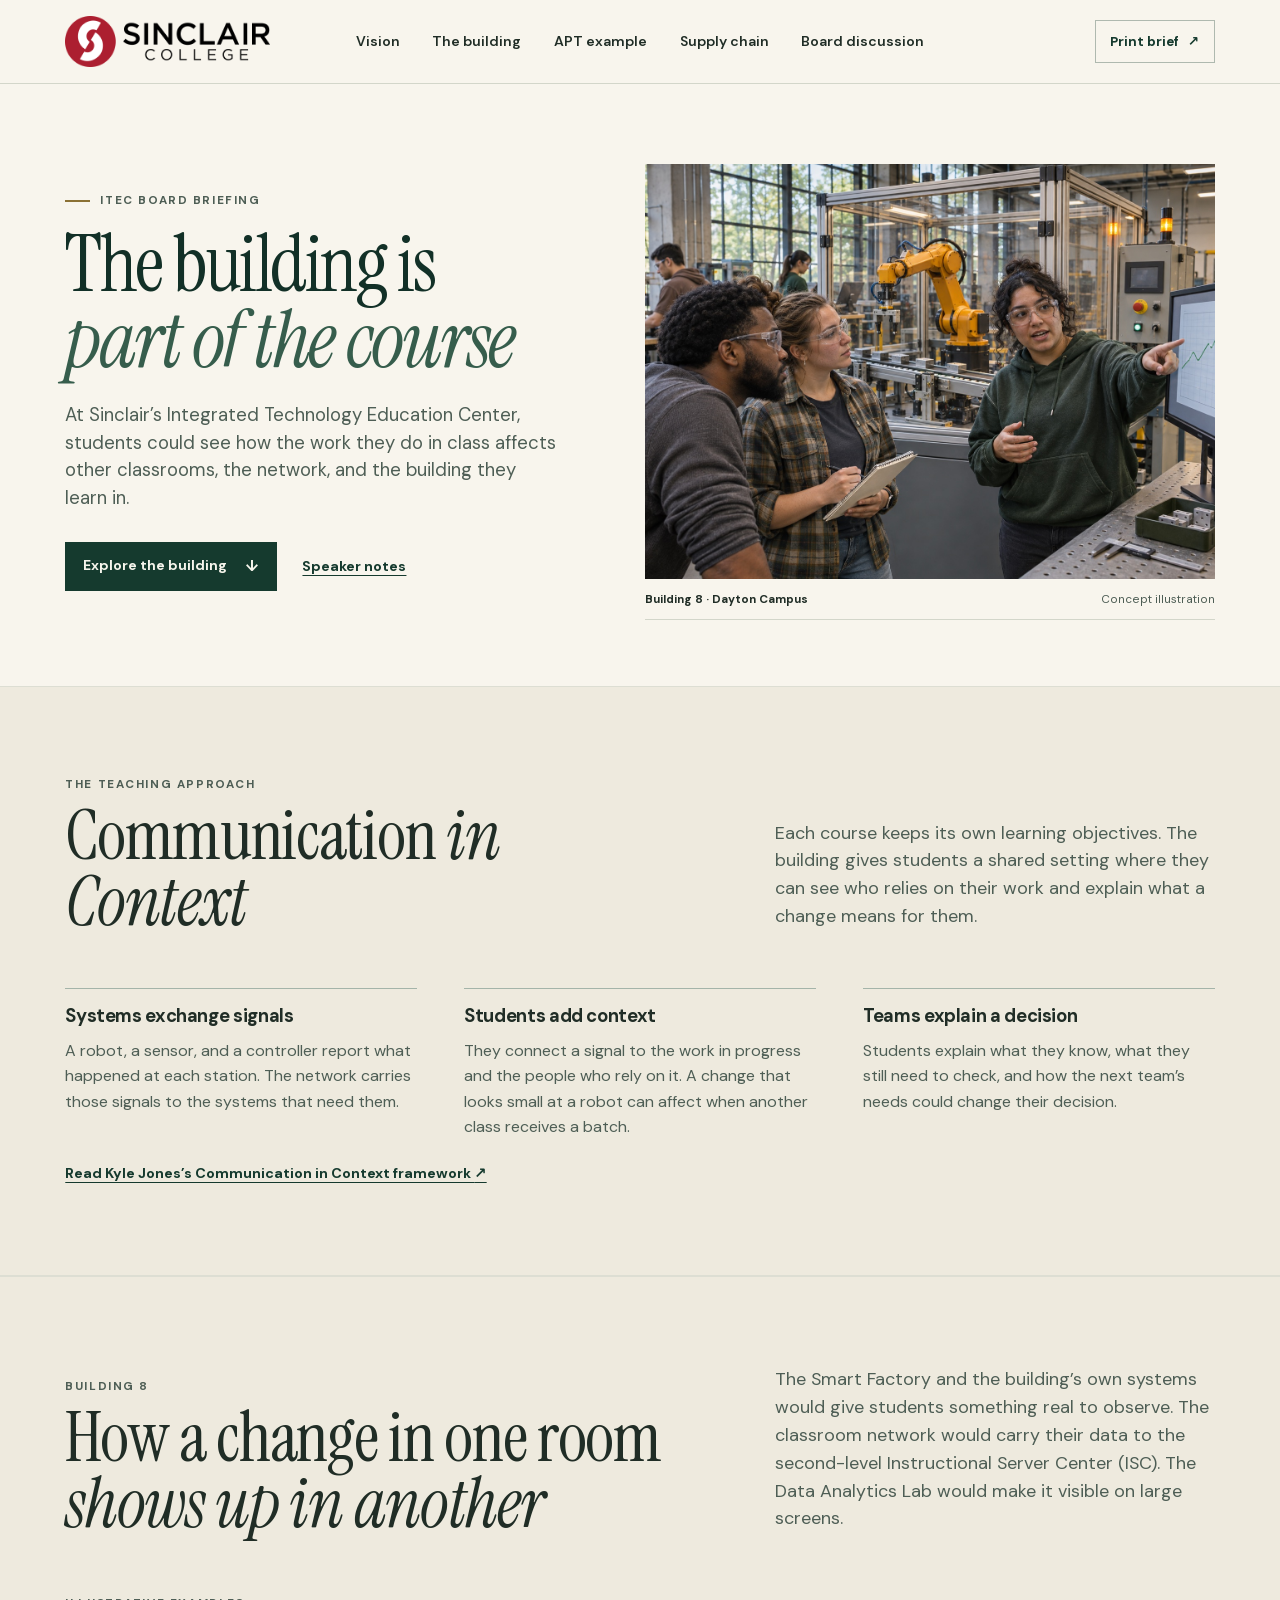
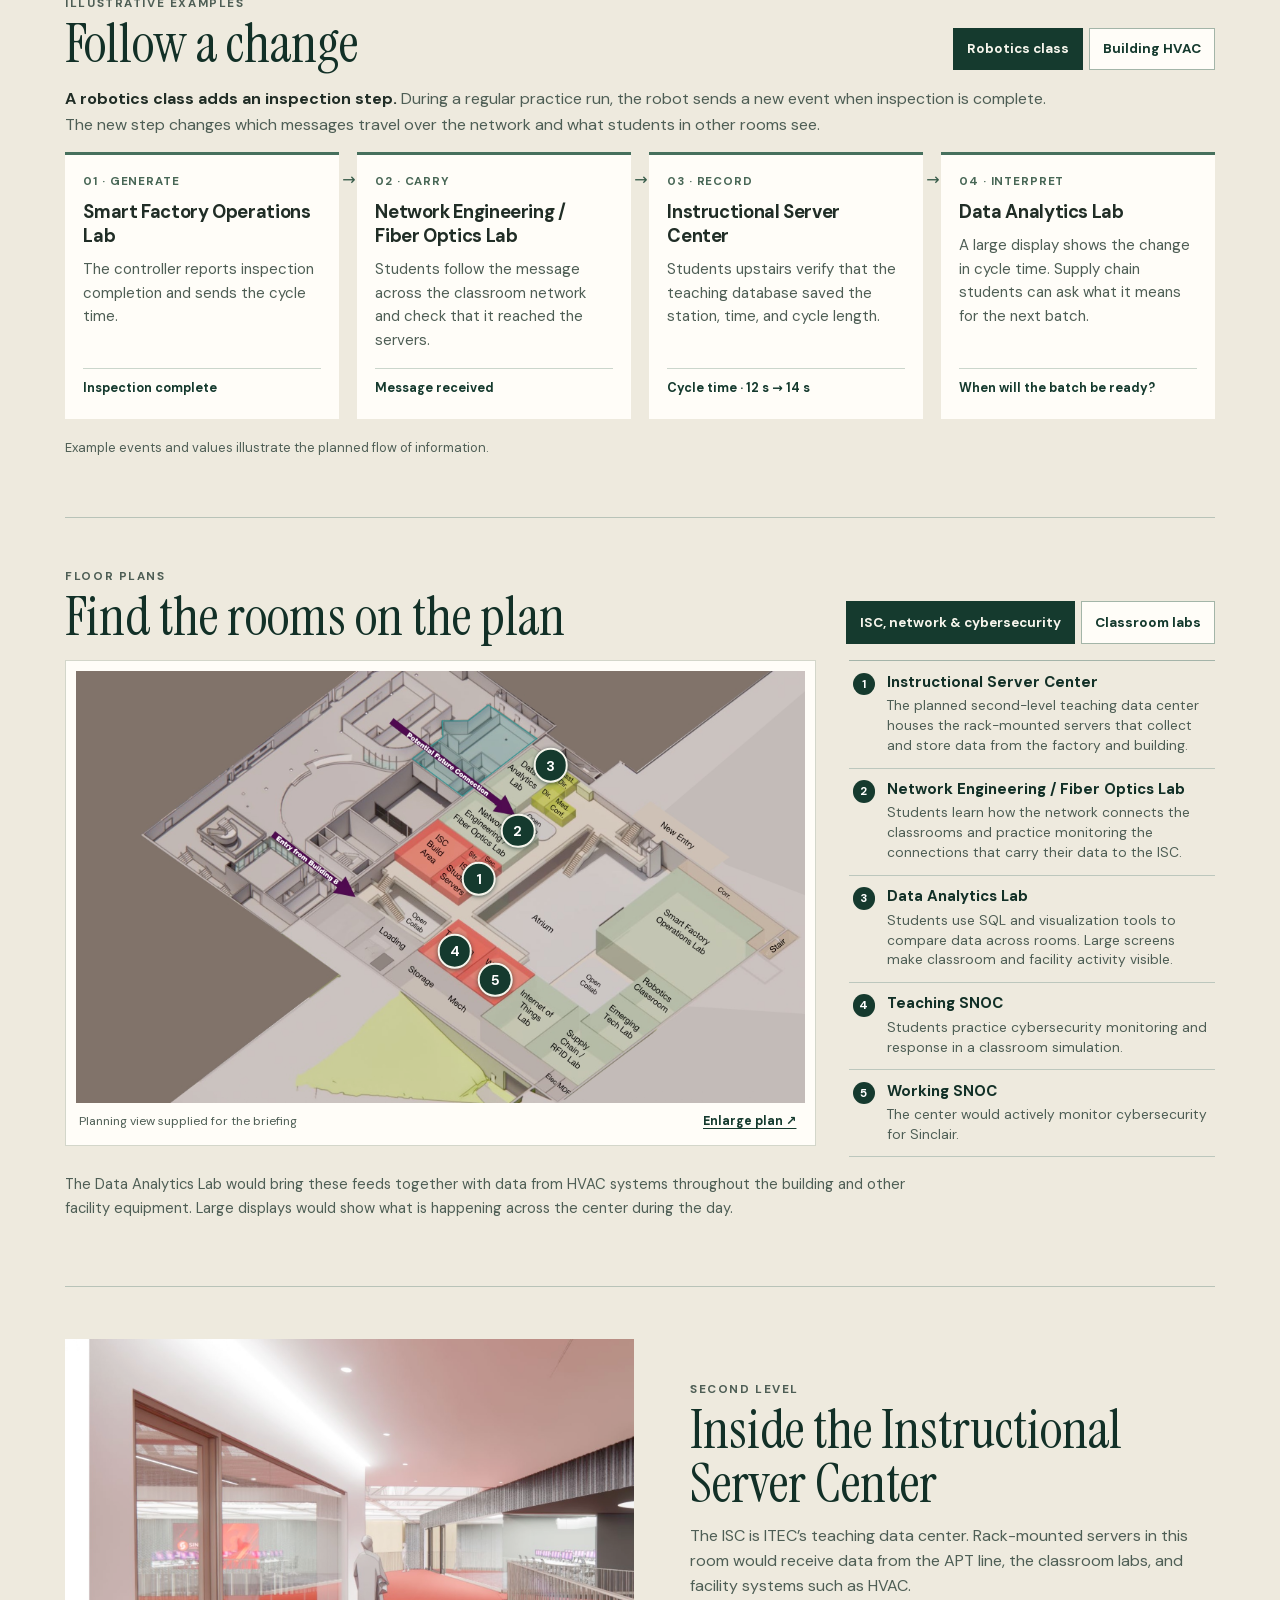
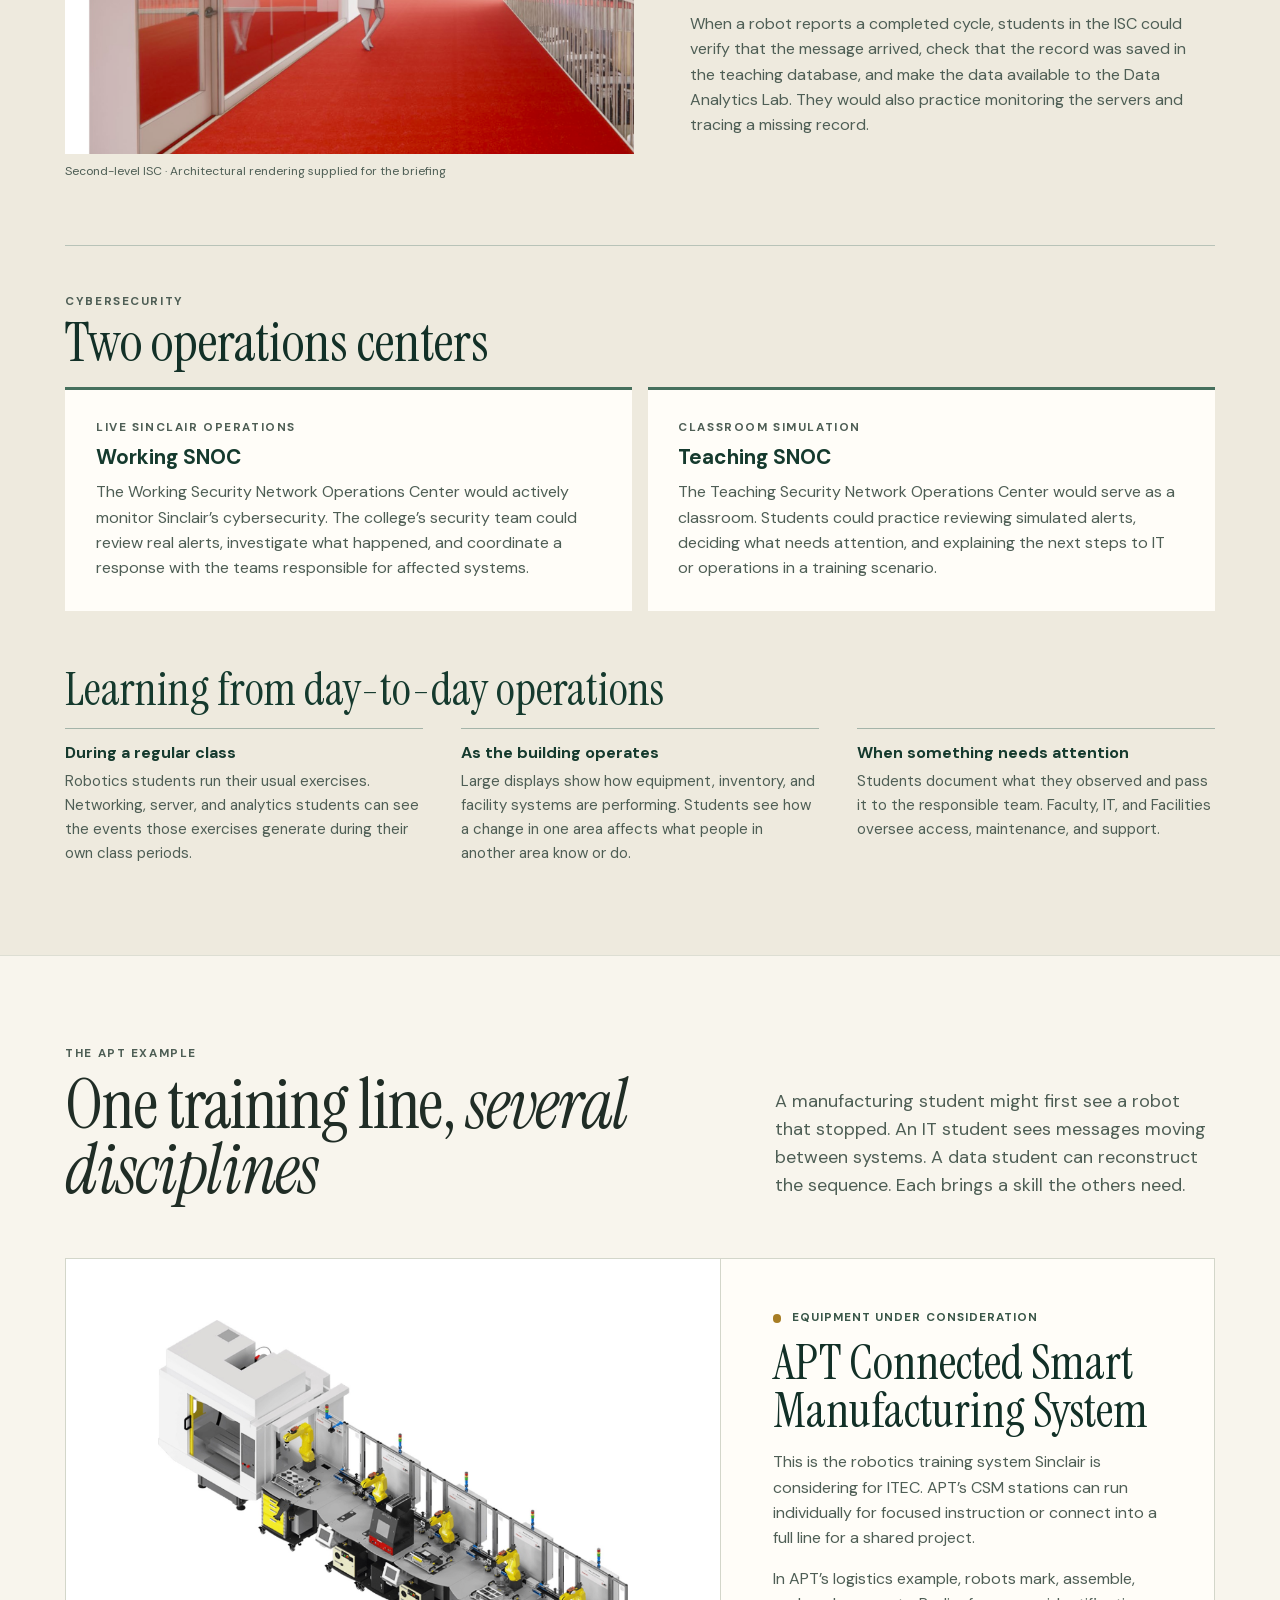
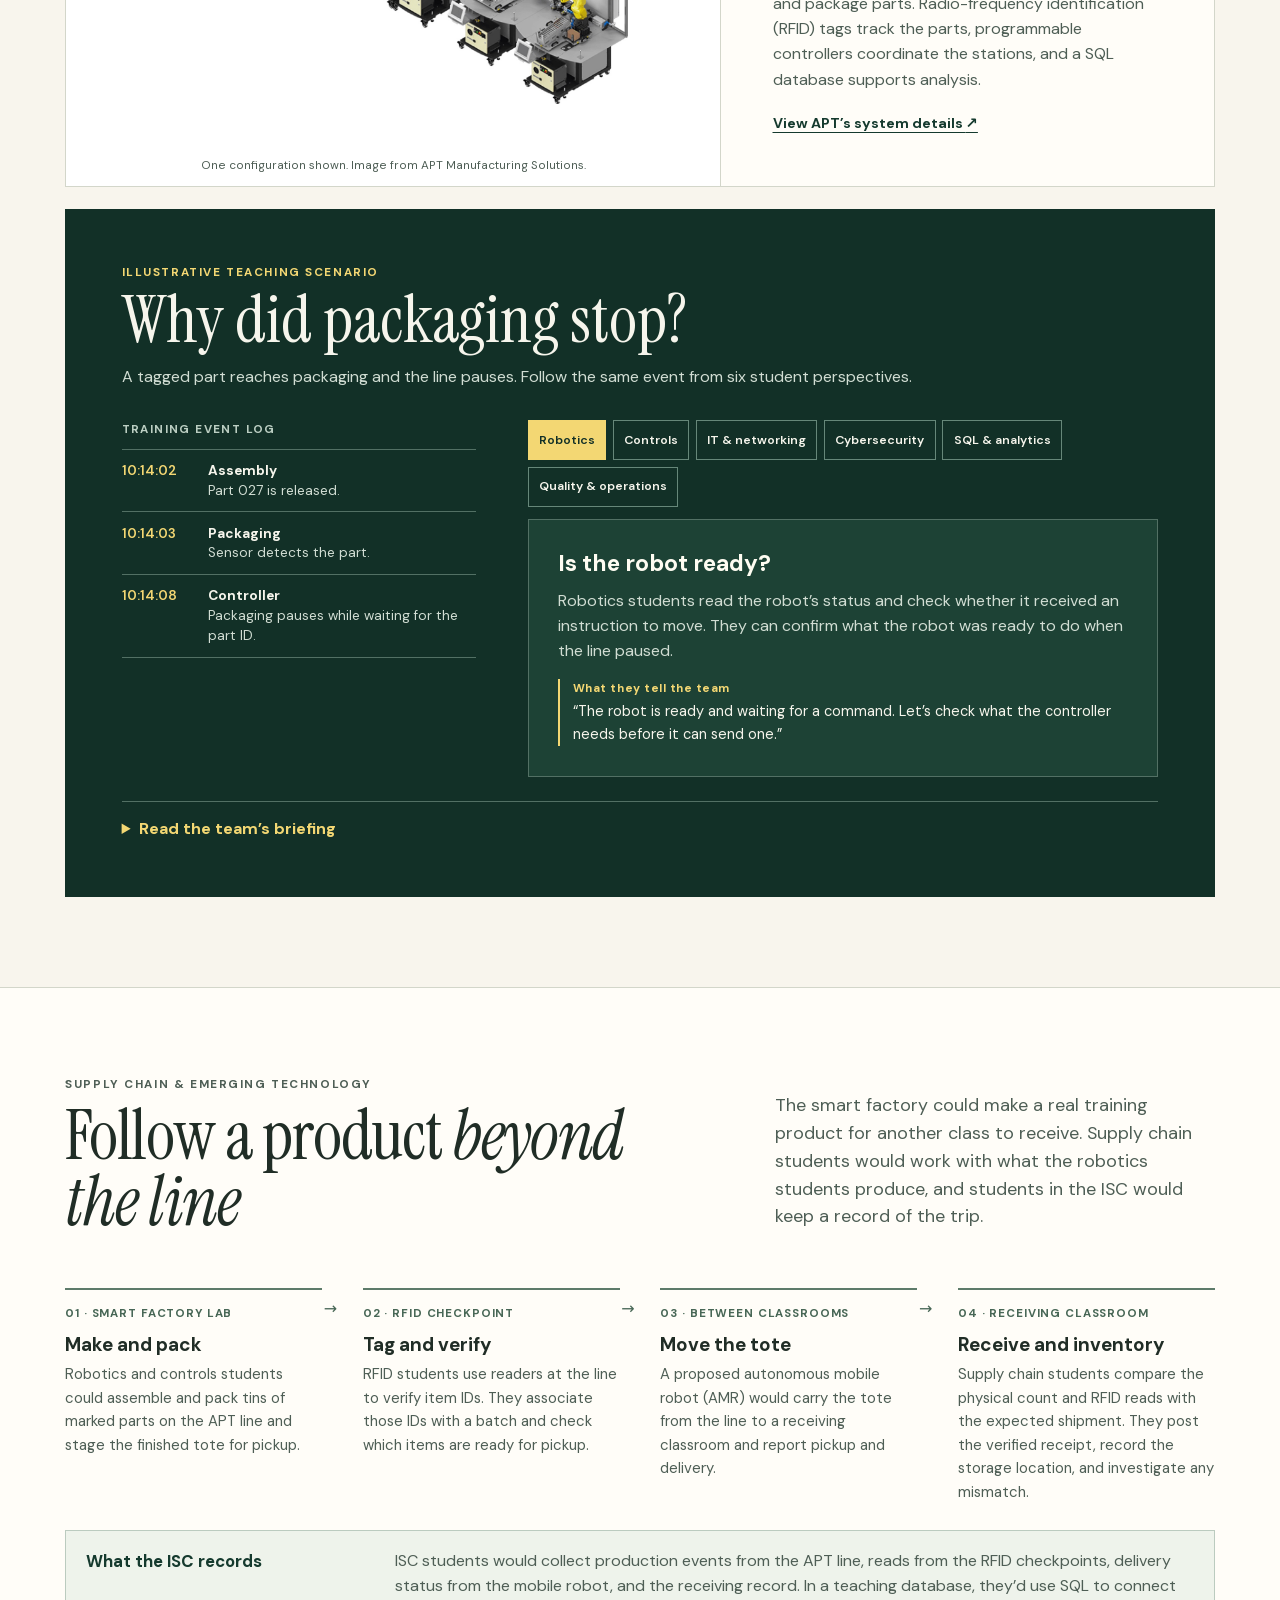
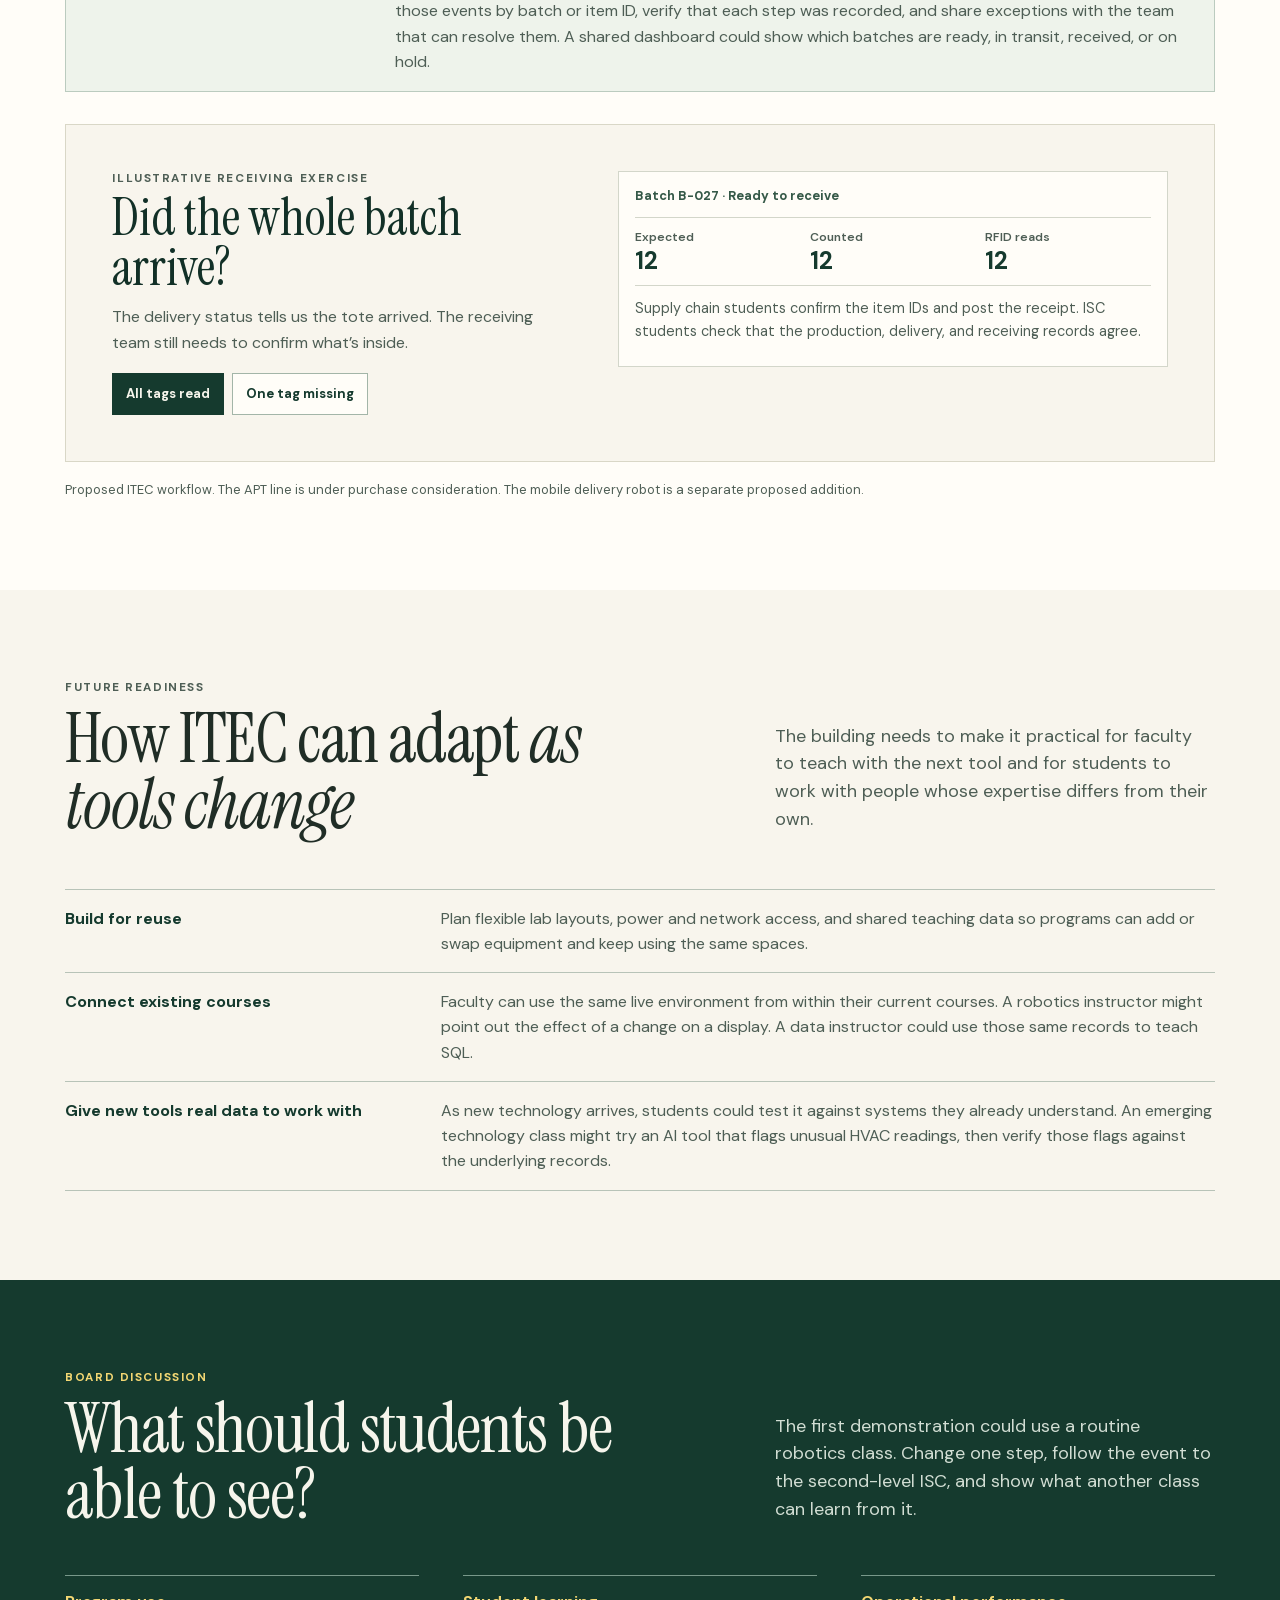
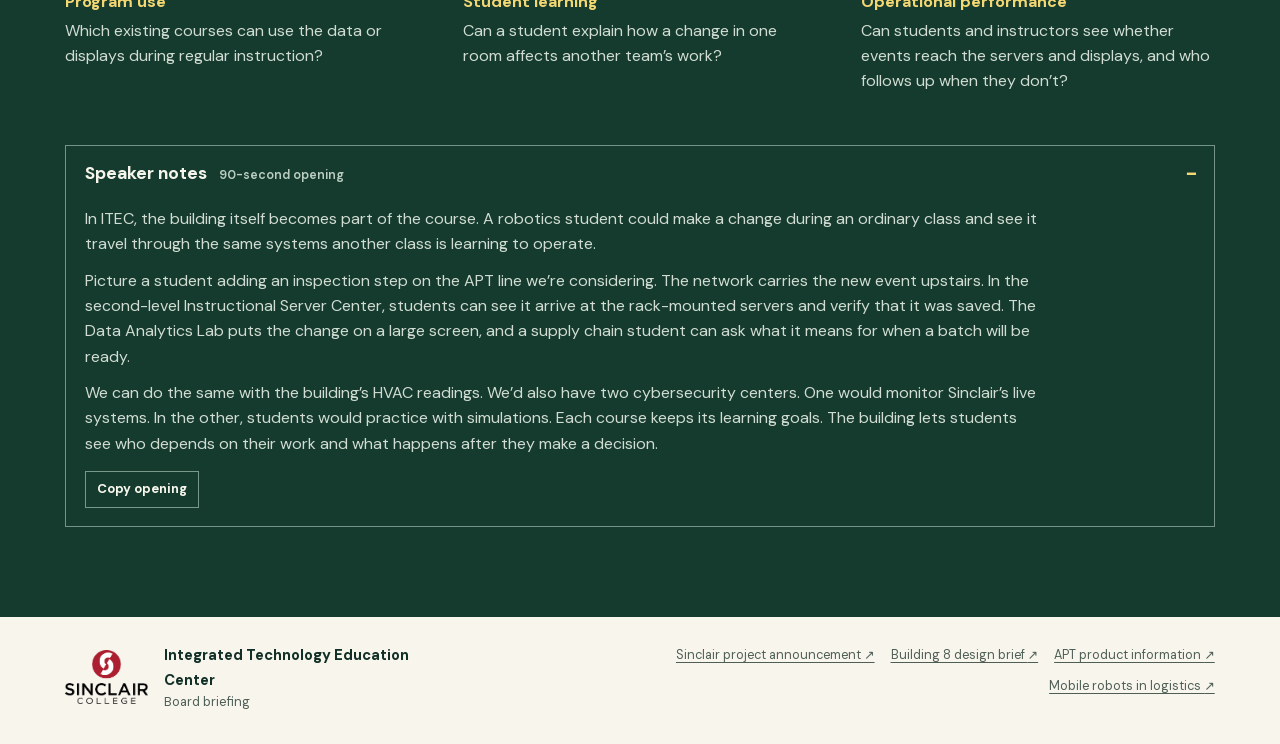
==== index.html @ f9e351c9 "Add ITEC board briefing" ====
<!doctype html>
<html lang="en">
<head>
  <meta charset="utf-8">
  <meta name="viewport" content="width=device-width, initial-scale=1">
  <meta name="theme-color" content="#f8f5ed">
  <meta name="description" content="See how Sinclair’s Integrated Technology Education Center would connect the smart factory, classroom network, instructional servers, and building data so students can learn from everyday operations.">
  <meta property="og:title" content="ITEC | Board Briefing">
  <meta property="og:description" content="Follow a robotics or HVAC change through the classroom network, instructional servers, and analytics displays at Sinclair’s proposed ITEC.">
  <meta property="og:url" content="https://itec-board-briefing.kylejones846.chatgpt.site/">
  <meta property="og:image" content="https://itec-board-briefing.kylejones846.chatgpt.site/assets/learning-lab.jpg">
  <title>ITEC | Board Briefing</title>
  <link rel="icon" href="assets/itec.png" type="image/png">
  <link rel="stylesheet" href="styles.css">
  <script src="briefing.js" defer></script>
</head>
<body>
  <a class="skip-link" href="#main">Skip to the briefing</a>
  <header class="masthead">
    <div class="wrap masthead-inner">
      <a class="wordmark" href="#main" aria-label="Sinclair College · ITEC briefing home">
        <img src="assets/sinclair-horizontal.png" width="500" height="124" alt="Sinclair College">
      </a>
      <nav class="primary-nav" aria-label="Briefing">
        <a href="#vision">Vision</a>
        <a href="#building">The building</a>
        <a href="#apt">APT example</a>
        <a href="#supply-chain">Supply chain</a>
        <a href="#board">Board discussion</a>
      </nav>
      <button class="print-button" type="button" data-print hidden>Print brief <span aria-hidden="true">↗</span></button>
    </div>
  </header>

  <main id="main">
    <section class="hero wrap" aria-labelledby="title">
      <div class="hero-copy">
        <p class="eyebrow"><span class="eyebrow-rule" aria-hidden="true"></span> ITEC board briefing</p>
        <h1 id="title">The building is<br><em>part of the course</em></h1>
        <p class="hero-intro">At Sinclair’s Integrated Technology Education Center, students could see how the work they do in class affects other classrooms, the network, and the building they learn in.</p>
        <div class="hero-actions">
          <a class="button" href="#building">Explore the building <span aria-hidden="true">↓</span></a>
          <a class="text-link" href="#speaker-notes">Speaker notes</a>
        </div>
      </div>
      <figure class="hero-image">
        <img src="assets/learning-lab.jpg" width="1500" height="1000" alt="Three students compare a chart on a monitor beside an enclosed training robot.">
        <figcaption><strong>Building 8 · Dayton Campus</strong><span>Concept illustration</span></figcaption>
      </figure>
    </section>

    <section id="vision" class="vision" aria-labelledby="vision-title">
      <div class="wrap section-pad">
        <div class="section-lead">
          <div>
            <p class="eyebrow">The teaching approach</p>
            <h2 id="vision-title">Communication <em>in Context</em></h2>
          </div>
          <p class="section-intro">Each course keeps its own learning objectives. The building gives students a shared setting where they can see who relies on their work and explain what a change means for them.</p>
        </div>
        <div class="vision-grid">
          <article>
            <h3>Systems exchange signals</h3>
            <p>A robot, a sensor, and a controller report what happened at each station. The network carries those signals to the systems that need them.</p>
          </article>
          <article>
            <h3>Students add context</h3>
            <p>They connect a signal to the work in progress and the people who rely on it. A change that looks small at a robot can affect when another class receives a batch.</p>
          </article>
          <article>
            <h3>Teams explain a decision</h3>
            <p>Students explain what they know, what they still need to check, and how the next team’s needs could change their decision.</p>
          </article>
        </div>
        <p class="vision-source"><a class="text-link" href="https://thecommcontext.com/">Read Kyle Jones’s Communication in Context framework <span aria-hidden="true">↗</span></a></p>
      </div>
    </section>

    <section class="building" id="building" aria-labelledby="building-title">
      <div class="wrap section-pad">
        <div class="section-lead">
          <div>
            <p class="eyebrow">Building 8</p>
            <h2 id="building-title">How a change in one room <em>shows up in another</em></h2>
          </div>
          <p class="section-intro">The Smart Factory and the building’s own systems would give students something real to observe. The classroom network would carry their data to the second-level Instructional Server Center (ISC). The Data Analytics Lab would make it visible on large screens.</p>
        </div>

        <div class="signal-trace" data-tabs id="follow-a-change">
          <div class="signal-heading">
            <div>
              <p class="eyebrow">Illustrative examples</p>
              <h3>Follow a change</h3>
            </div>
            <div class="segmented" data-tab-list aria-label="Change to follow" hidden>
              <button type="button" id="tab-trace-robot" data-panel="trace-robot">Robotics class</button>
              <button type="button" id="tab-trace-hvac" data-panel="trace-hvac">Building HVAC</button>
            </div>
          </div>

          <div class="trace-panel" id="trace-robot">
            <p class="trace-summary"><strong>A robotics class adds an inspection step.</strong> During a regular practice run, the robot sends a new event when inspection is complete. The new step changes which messages travel over the network and what students in other rooms see.</p>
            <ol class="building-flow">
              <li>
                <span class="flow-step">01 · Generate</span>
                <h4>Smart Factory Operations Lab</h4>
                <p>The controller reports inspection completion and sends the cycle time.</p>
                <span class="trace-result">Inspection complete</span>
              </li>
              <li>
                <span class="flow-step">02 · Carry</span>
                <h4>Network Engineering / Fiber Optics Lab</h4>
                <p>Students follow the message across the classroom network and check that it reached the servers.</p>
                <span class="trace-result">Message received</span>
              </li>
              <li>
                <span class="flow-step">03 · Record</span>
                <h4>Instructional Server Center</h4>
                <p>Students upstairs verify that the teaching database saved the station, time, and cycle length.</p>
                <span class="trace-result">Cycle time · 12 s → 14 s</span>
              </li>
              <li>
                <span class="flow-step">04 · Interpret</span>
                <h4>Data Analytics Lab</h4>
                <p>A large display shows the change in cycle time. Supply chain students can ask what it means for the next batch.</p>
                <span class="trace-result">When will the batch be ready?</span>
              </li>
            </ol>
          </div>

          <div class="trace-panel" id="trace-hvac">
            <p class="trace-summary"><strong>The building starts a scheduled ventilation cycle.</strong> Its heating, ventilation, and air conditioning (HVAC) equipment reports that a fan has started. Students can compare that event with the temperature trend.</p>
            <ol class="building-flow">
              <li>
                <span class="flow-step">01 · Generate</span>
                <h4>Building HVAC systems</h4>
                <p>The facility reports fan status and temperature readings from across the building.</p>
                <span class="trace-result">Fan starts at 9:00 a.m.</span>
              </li>
              <li>
                <span class="flow-step">02 · Carry</span>
                <h4>Network Engineering / Fiber Optics Lab</h4>
                <p>The classroom network makes a read-only feed of facility readings available to the instructional servers.</p>
                <span class="trace-result">Status and readings received</span>
              </li>
              <li>
                <span class="flow-step">03 · Record</span>
                <h4>Instructional Server Center</h4>
                <p>Servers store the fan event and temperature readings so students can compare them by time and location.</p>
                <span class="trace-result">Time and zone recorded</span>
              </li>
              <li>
                <span class="flow-step">04 · Interpret</span>
                <h4>Data Analytics Lab</h4>
                <p>A large display puts the fan event beside the temperature trend. Students can explain what they would ask Facilities to check.</p>
                <span class="trace-result">What changed after startup?</span>
              </li>
            </ol>
          </div>
          <p class="section-note">Example events and values illustrate the planned flow of information.</p>
        </div>

        <div class="plan-explorer" data-tabs id="floor-plans">
          <div class="plan-heading">
            <div>
              <p class="eyebrow">Floor plans</p>
              <h3>Find the rooms on the plan</h3>
            </div>
            <div class="segmented" data-tab-list aria-label="Floor plan view" hidden>
              <button type="button" id="tab-plan-infrastructure" data-panel="plan-infrastructure">ISC, network &amp; cybersecurity</button>
              <button type="button" id="tab-plan-classrooms" data-panel="plan-classrooms">Classroom labs</button>
            </div>
          </div>

          <div class="plan-view" id="plan-infrastructure" data-plan-title="ISC, network &amp; cybersecurity floor plan">
            <figure class="plan-figure">
              <div class="plan-map">
                <img src="assets/itec-plan-isc.jpg" width="2000" height="1183" loading="lazy" alt="Building 8 planning view showing the Instructional Server Center beside the Network Engineering / Fiber Optics Lab, with the Data Analytics Lab farther along the same side of the atrium and the Teaching and Working SNOCs across it.">
                <a class="plan-pin" hidden style="--x: 55.2%; --y: 48.1%" href="#plan-isc" aria-label="1. Instructional Server Center">1</a>
                <a class="plan-pin" hidden style="--x: 60.6%; --y: 36.9%" href="#plan-network" aria-label="2. Network Engineering and Fiber Optics Lab">2</a>
                <a class="plan-pin" hidden style="--x: 65.1%; --y: 21.8%" href="#plan-analytics" aria-label="3. Data Analytics Lab">3</a>
                <a class="plan-pin" hidden style="--x: 51.9%; --y: 64.9%" href="#plan-teaching-snoc" aria-label="4. Teaching SNOC">4</a>
                <a class="plan-pin" hidden style="--x: 57.5%; --y: 71.5%" href="#plan-working-snoc" aria-label="5. Working SNOC">5</a>
              </div>
              <figcaption><span>Planning view supplied for the briefing</span><button type="button" class="plan-enlarge" data-enlarge-plan hidden>Enlarge plan <span aria-hidden="true">↗</span></button></figcaption>
            </figure>
            <ol class="plan-rooms">
              <li id="plan-isc"><span class="plan-number" aria-hidden="true">1</span><div><h4>Instructional Server Center</h4><p>The planned second-level teaching data center houses the rack-mounted servers that collect and store data from the factory and building.</p></div></li>
              <li id="plan-network"><span class="plan-number" aria-hidden="true">2</span><div><h4>Network Engineering / Fiber Optics Lab</h4><p>Students learn how the network connects the classrooms and practice monitoring the connections that carry their data to the ISC.</p></div></li>
              <li id="plan-analytics"><span class="plan-number" aria-hidden="true">3</span><div><h4>Data Analytics Lab</h4><p>Students use SQL and visualization tools to compare data across rooms. Large screens make classroom and facility activity visible.</p></div></li>
              <li id="plan-teaching-snoc"><span class="plan-number" aria-hidden="true">4</span><div><h4>Teaching SNOC</h4><p>Students practice cybersecurity monitoring and response in a classroom simulation.</p></div></li>
              <li id="plan-working-snoc"><span class="plan-number" aria-hidden="true">5</span><div><h4>Working SNOC</h4><p>The center would actively monitor cybersecurity for Sinclair.</p></div></li>
            </ol>
          </div>

          <div class="plan-view" id="plan-classrooms" data-plan-title="Classroom labs floor plan">
            <figure class="plan-figure">
              <div class="plan-map">
                <img src="assets/itec-plan-classrooms.jpg" width="2000" height="1206" loading="lazy" alt="Building 8 planning view showing the Smart Factory Operations Lab, Robotics Classroom, Emerging Tech Lab, Supply Chain / RFID Lab, and Internet of Things Lab around the atrium.">
                <a class="plan-pin" hidden style="--x: 84.8%; --y: 54.1%" href="#plan-factory" aria-label="1. Smart Factory Operations Lab">1</a>
                <a class="plan-pin" hidden style="--x: 80.2%; --y: 72.2%" href="#plan-robotics" aria-label="2. Robotics Classroom">2</a>
                <a class="plan-pin" hidden style="--x: 75.6%; --y: 78.7%" href="#plan-emerging" aria-label="3. Emerging Tech Lab">3</a>
                <a class="plan-pin" hidden style="--x: 69.7%; --y: 85.3%" href="#plan-supply" aria-label="4. Supply Chain and RFID Lab">4</a>
                <a class="plan-pin" hidden style="--x: 61.9%; --y: 76.1%" href="#plan-iot" aria-label="5. Internet of Things Lab">5</a>
              </div>
              <figcaption><span>Planning view supplied for the briefing</span><button type="button" class="plan-enlarge" data-enlarge-plan hidden>Enlarge plan <span aria-hidden="true">↗</span></button></figcaption>
            </figure>
            <ol class="plan-rooms">
              <li id="plan-factory"><span class="plan-number" aria-hidden="true">1</span><div><h4>Smart Factory Operations Lab</h4><p>The proposed APT line would generate production counts, machine status, and cycle times.</p></div></li>
              <li id="plan-robotics"><span class="plan-number" aria-hidden="true">2</span><div><h4>Robotics Classroom</h4><p>Students program and test robot behavior, then compare the events their changes produce.</p></div></li>
              <li id="plan-emerging"><span class="plan-number" aria-hidden="true">3</span><div><h4>Emerging Tech Lab</h4><p>Students could test a new tool or simulation against records from the existing workflow.</p></div></li>
              <li id="plan-supply"><span class="plan-number" aria-hidden="true">4</span><div><h4>Supply Chain / RFID Lab</h4><p>Students track product IDs, receive finished goods, and reconcile inventory.</p></div></li>
              <li id="plan-iot"><span class="plan-number" aria-hidden="true">5</span><div><h4>Internet of Things Lab</h4><p>Students work with connected sensors and compare equipment readings with production or facility data.</p></div></li>
            </ol>
          </div>
          <p class="plan-note">The Data Analytics Lab would bring these feeds together with data from HVAC systems throughout the building and other facility equipment. Large displays would show what is happening across the center during the day.</p>
        </div>

        <div class="isc-feature" id="isc">
          <figure class="isc-image">
            <img src="assets/itec-isc-rendering.jpg" width="1578" height="1264" loading="lazy" alt="Architectural rendering of a glass-fronted room along the second-level walkway at the planned Instructional Server Center.">
            <figcaption>Second-level ISC · Architectural rendering supplied for the briefing</figcaption>
          </figure>
          <div class="isc-copy">
            <p class="eyebrow">Second level</p>
            <h3>Inside the Instructional Server Center</h3>
            <p>The ISC is ITEC’s teaching data center. Rack-mounted servers in this room would receive data from the APT line, the classroom labs, and facility systems such as HVAC.</p>
            <p>When a robot reports a completed cycle, students in the ISC could verify that the message arrived, check that the record was saved in the teaching database, and make the data available to the Data Analytics Lab. They would also practice monitoring the servers and tracing a missing record.</p>
          </div>
        </div>

        <div class="cyber-centers" id="cybersecurity" aria-labelledby="cyber-title">
          <div class="signal-heading">
            <div>
              <p class="eyebrow">Cybersecurity</p>
              <h3 id="cyber-title">Two operations centers</h3>
            </div>
          </div>
          <div class="cyber-grid">
            <article>
              <p class="eyebrow">Live Sinclair operations</p>
              <h4>Working SNOC</h4>
              <p>The Working Security Network Operations Center would actively monitor Sinclair’s cybersecurity. The college’s security team could review real alerts, investigate what happened, and coordinate a response with the teams responsible for affected systems.</p>
            </article>
            <article>
              <p class="eyebrow">Classroom simulation</p>
              <h4>Teaching SNOC</h4>
              <p>The Teaching Security Network Operations Center would serve as a classroom. Students could practice reviewing simulated alerts, deciding what needs attention, and explaining the next steps to IT or operations in a training scenario.</p>
            </article>
          </div>
        </div>

        <div class="operations">
          <h3>Learning from day-to-day operations</h3>
          <dl class="operations-grid">
            <div><dt>During a regular class</dt><dd>Robotics students run their usual exercises. Networking, server, and analytics students can see the events those exercises generate during their own class periods.</dd></div>
            <div><dt>As the building operates</dt><dd>Large displays show how equipment, inventory, and facility systems are performing. Students see how a change in one area affects what people in another area know or do.</dd></div>
            <div><dt>When something needs attention</dt><dd>Students document what they observed and pass it to the responsible team. Faculty, IT, and Facilities oversee access, maintenance, and support.</dd></div>
          </dl>
        </div>
      </div>
    </section>

    <section id="apt" class="wrap section-pad apt-section" aria-labelledby="apt-title">
      <div class="section-lead">
        <div>
          <p class="eyebrow">The APT example</p>
          <h2 id="apt-title">One training line, <em>several disciplines</em></h2>
        </div>
        <p class="section-intro">A manufacturing student might first see a robot that stopped. An IT student sees messages moving between systems. A data student can reconstruct the sequence. Each brings a skill the others need.</p>
      </div>

      <div class="equipment">
        <figure class="equipment-image">
          <img src="assets/apt-csm.jpg" width="1500" height="1226" loading="lazy" alt="APT’s modular CSM training line with multiple FANUC robot stations and operator displays.">
          <figcaption>One configuration shown. Image from APT Manufacturing Solutions.</figcaption>
        </figure>
        <div class="equipment-copy">
          <p class="eyebrow status"><span aria-hidden="true"></span> Equipment under consideration</p>
          <h3>APT Connected Smart Manufacturing System</h3>
          <p>This is the robotics training system Sinclair is considering for ITEC. APT’s CSM stations can run individually for focused instruction or connect into a full line for a shared project.</p>
          <p>In APT’s logistics example, robots mark, assemble, and package parts. Radio-frequency identification (RFID) tags track the parts, programmable controllers coordinate the stations, and a SQL database supports analysis.</p>
          <a class="text-link" href="https://aptmfg.com/products/csm/">View APT’s system details <span aria-hidden="true">↗</span></a>
        </div>
      </div>

      <div class="scenario" id="walkthrough" data-tabs>
        <div class="scenario-heading">
          <p class="eyebrow">Illustrative teaching scenario</p>
          <h3>Why did packaging stop?</h3>
          <p>A tagged part reaches packaging and the line pauses. Follow the same event from six student perspectives.</p>
        </div>

        <div class="scenario-grid">
          <div class="timeline" aria-labelledby="timeline-title">
            <h4 id="timeline-title">Training event log</h4>
            <ol>
              <li><time>10:14:02</time><div><strong>Assembly</strong><span>Part 027 is released.</span></div></li>
              <li><time>10:14:03</time><div><strong>Packaging</strong><span>Sensor detects the part.</span></div></li>
              <li><time>10:14:08</time><div><strong>Controller</strong><span>Packaging pauses while waiting for the part ID.</span></div></li>
            </ol>
          </div>

          <div class="roles">
            <div class="role-tabs" data-tab-list aria-label="Student disciplines" hidden>
              <button type="button" id="tab-robotics" data-panel="role-robotics">Robotics</button>
              <button type="button" id="tab-controls" data-panel="role-controls">Controls</button>
              <button type="button" id="tab-it" data-panel="role-it">IT &amp; networking</button>
              <button type="button" id="tab-cyber" data-panel="role-cyber">Cybersecurity</button>
              <button type="button" id="tab-data" data-panel="role-data">SQL &amp; analytics</button>
              <button type="button" id="tab-operations" data-panel="role-operations">Quality &amp; operations</button>
            </div>

            <article class="role-panel" id="role-robotics">
              <h4>Is the robot ready?</h4>
              <p>Robotics students read the robot’s status and check whether it received an instruction to move. They can confirm what the robot was ready to do when the line paused.</p>
              <p class="handoff"><strong>What they tell the team</strong> “The robot is ready and waiting for a command. Let’s check what the controller needs before it can send one.”</p>
            </article>

            <article class="role-panel" id="role-controls">
              <h4>What is the controller waiting for?</h4>
              <p>Industrial controls students trace the sequence in the programmable logic controller (PLC). The sensor detected a part, and the controller is waiting for a valid ID from the tag reader.</p>
              <p class="handoff"><strong>What they tell the team</strong> “Packaging detected the part. The next step requires an ID, and the controller is still waiting for it.”</p>
            </article>

            <article class="role-panel" id="role-it">
              <h4>Did the station receive the message?</h4>
              <p>IT students check the station’s connection and look for a record of the tag reader’s message. The station stayed online during the pause, so they check the handoff from reader to controller.</p>
              <p class="handoff"><strong>What they tell the team</strong> “The station stayed connected. We still need to verify whether the reader sent a valid ID.”</p>
            </article>

            <article class="role-panel" id="role-cyber">
              <h4>Can everyone see the evidence safely?</h4>
              <p>In the proposed ITEC exercise, cybersecurity students verify that the team can read the training logs and that only designated operators can change machine settings. The Teaching SNOC could use a simulated version of the event to practice handing off a finding.</p>
              <p class="handoff"><strong>What they tell the team</strong> “Everyone investigating the pause can see the logs. Let’s route any change to the designated operator and record it.”</p>
            </article>

            <article class="role-panel" id="role-data">
              <h4>Can the event records tell us what happened?</h4>
              <p>Data students use SQL to query the training database. They line up the last confirmed record for part 027 with the next station’s timestamp and check for the missing identification event.</p>
              <p class="handoff"><strong>What they tell the team</strong> “The timestamps suggest part 027 reached packaging at 10:14:03. We still need the ID confirmation to be sure.”</p>
            </article>

            <article class="role-panel" id="role-operations">
              <h4>What should the team do next?</h4>
              <p>Quality and operations students account for the affected part and decide what evidence they need before it can move forward. They prepare a clear handoff for the instructor or next shift.</p>
              <p class="handoff"><strong>What they tell the team</strong> “Keep part 027 on hold. We need a supervised test that shows the ID is recorded before we release it.”</p>
            </article>
          </div>
        </div>

        <details class="team-brief">
          <summary>Read the team’s briefing</summary>
          <p>“Packaging paused while waiting for a valid ID. The sequence points to part 027. The robot was ready and the station stayed connected. Our next step is to verify the reader-to-controller handoff and record the result of a supervised test before releasing the part.”</p>
        </details>
      </div>
    </section>

    <section id="supply-chain" class="supply-chain" aria-labelledby="supply-title">
      <div class="wrap section-pad">
        <div class="section-lead">
          <div>
            <p class="eyebrow">Supply chain &amp; emerging technology</p>
            <h2 id="supply-title">Follow a product <em>beyond the line</em></h2>
          </div>
          <p class="section-intro">The smart factory could make a real training product for another class to receive. Supply chain students would work with what the robotics students produce, and students in the ISC would keep a record of the trip.</p>
        </div>

        <ol class="shipment-flow" aria-label="Physical movement of the finished product">
          <li>
            <span class="flow-step">01 · Smart factory lab</span>
            <h3>Make and pack</h3>
            <p>Robotics and controls students could assemble and pack tins of marked parts on the APT line and stage the finished tote for pickup.</p>
          </li>
          <li>
            <span class="flow-step">02 · RFID checkpoint</span>
            <h3>Tag and verify</h3>
            <p>RFID students use readers at the line to verify item IDs. They associate those IDs with a batch and check which items are ready for pickup.</p>
          </li>
          <li>
            <span class="flow-step">03 · Between classrooms</span>
            <h3>Move the tote</h3>
            <p>A proposed autonomous mobile robot (AMR) would carry the tote from the line to a receiving classroom and report pickup and delivery.</p>
          </li>
          <li>
            <span class="flow-step">04 · Receiving classroom</span>
            <h3>Receive and inventory</h3>
            <p>Supply chain students compare the physical count and RFID reads with the expected shipment. They post the verified receipt, record the storage location, and investigate any mismatch.</p>
          </li>
        </ol>

        <div class="data-route">
          <h3>What the ISC records</h3>
          <p>ISC students would collect production events from the APT line, reads from the RFID checkpoints, delivery status from the mobile robot, and the receiving record. In a teaching database, they’d use SQL to connect those events by batch or item ID, verify that each step was recorded, and share exceptions with the team that can resolve them. A shared dashboard could show which batches are ready, in transit, received, or on hold.</p>
        </div>

        <div class="receipt-demo">
          <div class="receipt-intro">
            <p class="eyebrow">Illustrative receiving exercise</p>
            <h3>Did the whole batch arrive?</h3>
            <p>The delivery status tells us the tote arrived. The receiving team still needs to confirm what’s inside.</p>
            <div class="receipt-toggle" data-receipt-toggle role="group" aria-label="Receiving outcome" hidden>
              <button type="button" data-receipt-mode="matched" aria-pressed="true">All tags read</button>
              <button type="button" data-receipt-mode="exception" aria-pressed="false">One tag missing</button>
            </div>
          </div>
          <div class="receipt-evidence" data-receipt-evidence aria-live="polite">
            <div class="receipt-panel" data-receipt-panel="matched">
              <p class="receipt-status">Batch B-027 · Ready to receive</p>
              <dl class="receipt-counts">
                <div><dt>Expected</dt><dd>12</dd></div>
                <div><dt>Counted</dt><dd>12</dd></div>
                <div><dt>RFID reads</dt><dd>12</dd></div>
              </dl>
              <p>Supply chain students confirm the item IDs and post the receipt. ISC students check that the production, delivery, and receiving records agree.</p>
            </div>
            <div class="receipt-panel" data-receipt-panel="exception">
              <p class="receipt-status">Batch B-027 · Receipt on hold</p>
              <dl class="receipt-counts">
                <div><dt>Expected</dt><dd>12</dd></div>
                <div><dt>Counted</dt><dd>12</dd></div>
                <div><dt>RFID reads</dt><dd>11</dd></div>
              </dl>
              <p>The tote contains all 12 items, but one ID didn’t register at receiving. Supply chain holds the receipt, RFID students recheck the tag, and ISC students use the earlier reads to trace the missing ID.</p>
            </div>
          </div>
        </div>
        <p class="section-note">Proposed ITEC workflow. The APT line is under purchase consideration. The mobile delivery robot is a separate proposed addition.</p>
      </div>
    </section>

    <section class="wrap section-pad future" aria-labelledby="future-title">
      <div class="section-lead">
        <div>
          <p class="eyebrow">Future readiness</p>
          <h2 id="future-title">How ITEC can adapt <em>as tools change</em></h2>
        </div>
        <p class="section-intro">The building needs to make it practical for faculty to teach with the next tool and for students to work with people whose expertise differs from their own.</p>
      </div>
      <dl class="future-plan">
        <div>
          <dt>Build for reuse</dt>
          <dd>Plan flexible lab layouts, power and network access, and shared teaching data so programs can add or swap equipment and keep using the same spaces.</dd>
        </div>
        <div>
          <dt>Connect existing courses</dt>
          <dd>Faculty can use the same live environment from within their current courses. A robotics instructor might point out the effect of a change on a display. A data instructor could use those same records to teach SQL.</dd>
        </div>
        <div>
          <dt>Give new tools real data to work with</dt>
          <dd>As new technology arrives, students could test it against systems they already understand. An emerging technology class might try an AI tool that flags unusual HVAC readings, then verify those flags against the underlying records.</dd>
        </div>
      </dl>
    </section>

    <section id="board" class="board" aria-labelledby="board-title">
      <div class="wrap section-pad">
        <div class="section-lead">
          <div>
            <p class="eyebrow">Board discussion</p>
            <h2 id="board-title">What should students be able to see?</h2>
          </div>
          <p class="section-intro">The first demonstration could use a routine robotics class. Change one step, follow the event to the second-level ISC, and show what another class can learn from it.</p>
        </div>

        <dl class="board-measures">
          <div><dt>Program use</dt><dd>Which existing courses can use the data or displays during regular instruction?</dd></div>
          <div><dt>Student learning</dt><dd>Can a student explain how a change in one room affects another team’s work?</dd></div>
          <div><dt>Operational performance</dt><dd>Can students and instructors see whether events reach the servers and displays, and who follows up when they don’t?</dd></div>
        </dl>

        <details class="speaker-notes" id="speaker-notes" open>
          <summary><span>Speaker notes</span><small>90-second opening</small></summary>
          <div class="notes-content" id="opening">
            <p>In ITEC, the building itself becomes part of the course. A robotics student could make a change during an ordinary class and see it travel through the same systems another class is learning to operate.</p>
            <p>Picture a student adding an inspection step on the APT line we’re considering. The network carries the new event upstairs. In the second-level Instructional Server Center, students can see it arrive at the rack-mounted servers and verify that it was saved. The Data Analytics Lab puts the change on a large screen, and a supply chain student can ask what it means for when a batch will be ready.</p>
            <p>We can do the same with the building’s HVAC readings. We’d also have two cybersecurity centers. One would monitor Sinclair’s live systems. In the other, students would practice with simulations. Each course keeps its learning goals. The building lets students see who depends on their work and what happens after they make a decision.</p>
          </div>
          <div class="notes-actions">
            <button class="copy-button" type="button" data-copy hidden>Copy opening</button>
            <span class="copy-status" role="status" data-copy-status></span>
          </div>
        </details>
      </div>
    </section>
  </main>

  <footer class="footer">
    <div class="wrap footer-inner">
      <div class="footer-brand">
        <img src="assets/sinclair-stacked.png" width="418" height="274" loading="lazy" alt="Sinclair College">
        <div><strong>Integrated Technology Education Center</strong><p>Board briefing</p></div>
      </div>
      <nav aria-label="Project sources">
        <a href="https://www.sinclair.edu/news/article/sinclair-announces-integrated-technology-education-center-itec-a-30-million-initiative-set-to-meet-the-convergence-of-it-cybersecurity-ai/">Sinclair project announcement <span aria-hidden="true">↗</span></a>
        <a href="https://dam.assets.ohio.gov/image/upload/ofcc.ohio.gov/Portals/0/Documents/Opportunities/RFQ/2025/RFQ-SCC-002621X-AE.pdf">Building 8 design brief <span aria-hidden="true">↗</span></a>
        <a href="https://aptmfg.com/products/csm/">APT product information <span aria-hidden="true">↗</span></a>
        <a href="https://ifr.org/post/the-mobile-revolution">Mobile robots in logistics <span aria-hidden="true">↗</span></a>
      </nav>
    </div>
  </footer>

  <dialog class="plan-dialog" aria-labelledby="enlarged-plan-title" data-plan-dialog>
    <div class="plan-dialog-head">
      <h2 id="enlarged-plan-title">Floor plan</h2>
      <form method="dialog"><button type="submit">Close</button></form>
    </div>
    <div class="plan-dialog-image"></div>
  </dialog>

  <article class="print-only" aria-label="Printable ITEC board briefing">
    <div class="print-brand">
      <img src="assets/sinclair-horizontal-hires.png" width="3000" height="744" alt="Sinclair College">
      <p class="eyebrow">Board briefing</p>
    </div>
    <h1>ITEC | The building is part of the course</h1>
    <p class="print-intro">In Building 8, students could see how a change they make during a regular class affects the systems and people in other rooms. Each course keeps its learning objectives while the building makes those connections visible.</p>
    <h2>What happens when a robot changes?</h2>
    <p>Sinclair is considering APT’s Connected Smart Manufacturing system. If a robotics class adds an inspection step, the robot’s controller reports a new event. The Network Engineering / Fiber Optics Lab supports the classroom network that carries it to the second-level Instructional Server Center (ISC). Students there verify the event was saved in the teaching database hosted on the rack-mounted servers. The Data Analytics Lab puts the change on a large screen so another class can see its effect.</p>
    <h2>What else can students see?</h2>
    <p>Analytics students work with data from Smart Factory, Robotics, Supply Chain / RFID, Internet of Things, and Emerging Tech. The lab also brings building-wide HVAC and facility readings to the large displays. Students can compare a fan’s start time with temperature readings and explain what they would ask Facilities to check.</p>
    <h2>From production to inventory</h2>
    <p>Robotics students make and pack a batch. RFID students verify the tags. A proposed mobile robot carries the tote to a receiving classroom, where supply chain students compare what arrived with what was expected and post inventory. ISC students capture the events and use SQL to connect production, transport, and receiving records.</p>
    <h2>Two cybersecurity operations centers</h2>
    <p>The Working SNOC would actively monitor Sinclair’s cybersecurity. In the Teaching SNOC, students would practice reviewing and responding to simulated incidents.</p>
    <h2>Communication in Context</h2>
    <p>The equipment and network carry the signal. Students give it meaning by explaining what happened, who needs to know, and what another team can do with that information. Faculty, IT, and Facilities support day-to-day operation and maintenance.</p>
    <p class="print-sources"><a href="https://www.sinclair.edu/news/article/sinclair-announces-integrated-technology-education-center-itec-a-30-million-initiative-set-to-meet-the-convergence-of-it-cybersecurity-ai/">Sinclair’s project announcement</a> · <a href="https://aptmfg.com/products/csm/">APT Connected Smart Manufacturing</a> · <a href="https://thecommcontext.com/">Communication in Context</a></p>
  </article>
</body>
</html>
---- styles.css ----
@font-face {
  font-family: "DM Sans";
  src: url("assets/dm-sans.woff2") format("woff2");
  font-weight: 400 700;
  font-display: swap;
}

@font-face {
  font-family: "Instrument Serif";
  src: url("assets/instrument-serif.woff2") format("woff2");
  font-display: swap;
}

@font-face {
  font-family: "Instrument Serif";
  src: url("assets/instrument-serif-italic.woff2") format("woff2");
  font-style: italic;
  font-display: swap;
}

:root {
  color-scheme: light;
  --paper: #f8f5ed;
  --surface: #fffdf8;
  --tint: #eeeade;
  --ink: #202d26;
  --subtle: #4e5e55;
  --forest: #153a2e;
  --deep: #123027;
  --soft-green: #d1ddd3;
  --soft-white: #f6f5ec;
  --muted-green: #bbcec2;
  --line: #d3d6ca;
  --dark-line: #527064;
  --yellow: #f3d773;
  --serif: "Instrument Serif", Georgia, serif;
  --sans: "DM Sans", system-ui, sans-serif;
  --gutter: clamp(1.25rem, 5.1vw, 5.25rem);
}

*, *::before, *::after { box-sizing: border-box; }
[hidden], .print-only { display: none !important; }
html { scroll-behavior: smooth; }
body { margin: 0; background: var(--paper); color: var(--ink); font: 400 1rem/1.58 var(--sans); }
img { display: block; width: 100%; height: auto; }
a { color: inherit; }
button { font: inherit; cursor: pointer; }
:focus-visible { outline: 2px solid #236a51; outline-offset: 5px; }
h1, h2, h3, h4, p, figure, dl, dd { margin: 0; }
h1, h2 { font: 400 1em/0.95 var(--serif); }
em { font-weight: inherit; }
section[id], div[id], details[id] { scroll-margin-top: 1.5rem; }

.wrap {
  width: min(100% - var(--gutter) * 2, 83rem);
  margin-inline: auto;
}

.skip-link {
  position: fixed;
  z-index: 3;
  top: 0.65rem;
  left: 0.65rem;
  transform: translateY(-175%);
  padding: 0.6rem 1rem;
  background: var(--yellow);
  color: var(--deep);
}
.skip-link:focus { transform: translateY(0); }

.masthead { border-bottom: 1px solid var(--line); }
.masthead-inner {
  display: grid;
  grid-template-columns: 1fr auto 1fr;
  align-items: center;
  gap: 1.5rem;
  min-height: 5.2rem;
}

.wordmark { display: block; justify-self: start; }
.wordmark img { width: clamp(9.75rem, 16vw, 13rem); height: auto; }

.primary-nav { display: flex; align-items: center; gap: clamp(1rem, 2.55vw, 2.8rem); }
.primary-nav a { padding-block: 0.65rem; white-space: nowrap; text-decoration: none; font-size: 0.88rem; font-weight: 600; }
.primary-nav a:hover { color: #285e49; text-decoration: underline; text-underline-offset: 0.3em; }

.print-button {
  justify-self: end;
  padding: 0.62rem 0.9rem;
  border: 1px solid #afb9af;
  background: transparent;
  color: var(--forest);
  font-size: 0.84rem;
  font-weight: 700;
  white-space: nowrap;
}

.print-button span { margin-left: 0.35rem; }
.print-button:hover { background: var(--tint); }

.eyebrow {
  display: flex;
  align-items: center;
  gap: 0.65rem;
  color: var(--subtle);
  font-size: 0.73rem;
  font-weight: 700;
  line-height: 1.35;
  letter-spacing: 0.135em;
  text-transform: uppercase;
}

.eyebrow-rule { display: inline-block; width: 1.55rem; height: 2px; background: #8b7135; }

.hero {
  display: grid;
  grid-template-columns: 0.96fr 1.04fr;
  align-items: center;
  gap: clamp(1.9rem, 4.2vw, 4.5rem);
  padding-block: clamp(3.15rem, 6.2vw, 6.1rem) clamp(3rem, 5.2vw, 5.5rem);
}

.hero h1 {
  margin-top: 1.13rem;
  color: var(--deep);
  font-size: clamp(3.65rem, 6.25vw, 6.55rem);
  letter-spacing: -0.031em;
}

.hero h1 em { color: #365d4c; }
.hero-intro {
  max-width: 31rem;
  margin-top: 1.5rem;
  color: var(--subtle);
  font-size: clamp(1.05rem, 1.45vw, 1.33rem);
  line-height: 1.48;
}

.hero-actions { display: flex; flex-wrap: wrap; align-items: center; gap: 0.9rem 1.6rem; margin-top: 1.85rem; }
.button {
  display: inline-flex;
  align-items: center;
  justify-content: space-between;
  gap: 1.15rem;
  min-height: 3.05rem;
  padding: 0.72rem 1.1rem;
  background: var(--forest);
  color: var(--soft-white);
  text-decoration: none;
  font-size: 0.87rem;
  font-weight: 700;
}

.button:hover { background: #245644; }
.button span, .text-link span { font-size: 1.04em; }
.text-link { color: var(--forest); font-size: 0.89rem; font-weight: 700; text-underline-offset: 0.28em; }
.text-link:hover { color: #30684f; }

.hero-image { border-bottom: 1px solid var(--line); }
.hero-image img {
  aspect-ratio: 1.37;
  height: auto;
  object-fit: cover;
  object-position: 53% center;
  background: #d4d6ca;
}

.hero-image figcaption, .equipment-image figcaption {
  color: var(--subtle);
  font-size: 0.73rem;
  line-height: 1.4;
}

.hero-image figcaption { display: flex; justify-content: space-between; flex-wrap: wrap; gap: 0.25rem 0.9rem; padding: 0.72rem 0; }
.hero-image figcaption strong { color: var(--ink); font-weight: 700; }

.section-pad { padding-block: clamp(3.4rem, 7vw, 6.75rem); }
.section-lead {
  display: grid;
  grid-template-columns: 1.17fr 0.83fr;
  align-items: end;
  gap: 1.15rem clamp(2rem, 7vw, 7rem);
}

.section-lead h2 {
  margin-top: 0.65rem;
  font-size: clamp(3.05rem, 5.4vw, 5.55rem);
  letter-spacing: -0.019em;
}

.section-intro {
  max-width: 34rem;
  padding-bottom: 0.23rem;
  color: var(--subtle);
  font-size: clamp(1.02rem, 1.4vw, 1.23rem);
  line-height: 1.55;
}

.vision { border-block: 1px solid #ddded3; background: var(--tint); }
.vision-grid {
  display: grid;
  grid-template-columns: repeat(3, 1fr);
  gap: clamp(1.4rem, 3.7vw, 4rem);
  margin-top: clamp(1.75rem, 4.15vw, 3.8rem);
}
.vision-grid article { border-top: 1px solid #a4b4a9; padding-top: 1.05rem; }
.vision-grid h3, .building-flow h4 { font-size: 1.15rem; line-height: 1.3; letter-spacing: -0.02em; }
.vision-grid p, .building-flow p { margin-top: 0.55rem; color: var(--subtle); }

.equipment {
  display: grid;
  grid-template-columns: 1.14fr 0.86fr;
  align-items: stretch;
  margin-top: clamp(1.9rem, 4.3vw, 4rem);
  border: 1px solid var(--line);
  background: var(--surface);
}

.equipment-image { display: grid; grid-template-rows: 1fr auto; min-width: 0; padding: 1.25rem 1.5rem 0.82rem; background: white; }
.equipment-image img { align-self: center; width: 100%; height: clamp(16rem, 30vw, 28rem); object-fit: contain; }
.equipment-image figcaption { margin-top: 0.75rem; text-align: center; }

.equipment-copy {
  display: flex;
  flex-direction: column;
  align-items: flex-start;
  justify-content: center;
  padding: clamp(1.5rem, 4vw, 4.25rem);
  border-left: 1px solid var(--line);
}

.equipment-copy h3 {
  margin-top: 0.8rem;
  color: var(--deep);
  font: 400 clamp(2.5rem, 3.8vw, 4.25rem)/0.98 var(--serif);
}

.status { color: #395648; letter-spacing: 0.09em; }
.status span { width: 0.55rem; height: 0.55rem; flex: 0 0 auto; border-radius: 50%; background: #a77d24; }
.equipment-copy > p:not(.eyebrow) { margin-top: 0.95rem; color: var(--subtle); }
.equipment-copy .text-link { margin-top: 1.23rem; }

.scenario {
  margin-top: 1.35rem;
  padding: clamp(1.3rem, 4.4vw, 4.4rem);
  background: var(--deep);
  color: var(--soft-white);
}

.scenario :focus-visible, .board :focus-visible { outline-color: var(--yellow); }
.scenario-heading .eyebrow, .board .eyebrow { color: var(--yellow); }
.scenario-heading h3 { margin-top: 0.42rem; font: 400 clamp(2.7rem, 5.2vw, 5rem)/0.97 var(--serif); }
.scenario-heading > p:last-child { margin-top: 0.75rem; color: var(--soft-green); }
.scenario-grid {
  display: grid;
  grid-template-columns: 0.72fr 1.28fr;
  gap: 1.5rem clamp(1.75rem, 4vw, 4.25rem);
  align-items: start;
  margin-top: 1.9rem;
}

.timeline h4 {
  padding-bottom: 0.65rem;
  color: var(--muted-green);
  font-size: 0.73rem;
  font-weight: 700;
  letter-spacing: 0.12em;
  text-transform: uppercase;
}

.timeline ol { margin: 0; padding: 0; border-top: 1px solid var(--dark-line); list-style: none; }
.timeline li {
  display: grid;
  grid-template-columns: 5rem 1fr;
  gap: 0.4rem;
  padding-block: 0.7rem;
  border-bottom: 1px solid var(--dark-line);
  font-size: 0.85rem;
  line-height: 1.45;
}

.timeline time { color: var(--yellow); font-variant-numeric: tabular-nums; font-weight: 600; }
.timeline li strong, .timeline li span { display: block; }
.timeline li span { color: var(--soft-green); }

.role-tabs { display: flex; flex-wrap: wrap; gap: 0.42rem; margin-bottom: 0.75rem; }
.role-tabs button {
  min-height: 2.5rem;
  padding: 0.42rem 0.64rem;
  border: 1px solid #668779;
  background: transparent;
  color: var(--soft-white);
  font-size: 0.77rem;
  font-weight: 600;
  line-height: 1.15;
}

.role-tabs button:hover { background: #2a4d3d; }
.role-tabs button[aria-selected="true"] { border-color: var(--yellow); background: var(--yellow); color: var(--deep); }

.role-panel {
  padding: clamp(1rem, 2.3vw, 1.85rem);
  border: 1px solid var(--dark-line);
  background: #1d4235;
  min-height: 14rem;
}
.role-panel + .role-panel { margin-top: 0.65rem; }
.role-tabs:not([hidden]) ~ .role-panel { margin-top: 0; }
.role-panel h4 { color: #fffdf2; font-size: clamp(1.15rem, 1.9vw, 1.43rem); line-height: 1.3; }
.role-panel > p { margin-top: 0.55rem; color: var(--soft-green); }
.role-panel .handoff {
  margin-top: 0.98rem;
  padding-left: 0.8rem;
  border-left: 2px solid var(--yellow);
  color: var(--soft-white);
  font-size: 0.91rem;
}
.handoff strong { display: block; margin-bottom: 0.17rem; color: var(--yellow); font-size: 0.73rem; letter-spacing: 0.045em; }

.team-brief { margin-top: 1.55rem; border-top: 1px solid var(--dark-line); }
.team-brief summary { padding-block: 0.82rem 0; color: var(--yellow); cursor: pointer; font-weight: 700; }
.team-brief p { max-width: 59rem; margin-top: 0.6rem; color: var(--soft-green); }

.building { background: var(--tint); border-block: 1px solid #ddded3; }
.building-flow {
  display: grid;
  grid-template-columns: repeat(4, 1fr);
  gap: 1.15rem;
  margin: clamp(1.9rem, 4.2vw, 4rem) 0 0;
  padding: 0;
  list-style: none;
}

.building-flow li { position: relative; min-width: 0; padding: 1.13rem 1.13rem 1.3rem; border-top: 3px solid #46705d; background: var(--surface); }
.building-flow li:not(:last-child)::after {
  position: absolute;
  z-index: 1;
  top: 1.05rem;
  right: -1.05rem;
  color: #365a48;
  content: "→";
  line-height: 1;
}
.flow-step { display: block; margin-bottom: 0.62rem; color: #486756; font-size: 0.72rem; font-weight: 700; letter-spacing: 0.075em; text-transform: uppercase; }
.building-flow p { font-size: 0.94rem; }
.section-note { margin-top: 1.15rem; color: var(--subtle); font-size: 0.81rem; }

.future-plan { margin-top: clamp(1.8rem, 4vw, 3.6rem); border-top: 1px solid #b8c3b8; }
.future-plan > div { display: grid; grid-template-columns: minmax(11rem, 0.42fr) 1fr; align-items: start; gap: 0.5rem clamp(1rem, 4vw, 4rem); padding-block: 1rem; border-bottom: 1px solid #b8c3b8; }
.future-plan dt { color: var(--forest); font-weight: 700; }
.future-plan dd { max-width: 58rem; color: var(--subtle); }

.board { background: var(--forest); color: var(--soft-white); }
.board .section-intro { color: var(--soft-green); }
.board-measures { display: grid; grid-template-columns: repeat(3, 1fr); gap: clamp(1.25rem, 3.4vw, 3.1rem); margin-top: clamp(1.65rem, 3.7vw, 3.45rem); }
.board-measures > div { padding-top: 0.8rem; border-top: 1px solid #78988a; }
.board-measures dt { color: var(--yellow); font-weight: 700; }
.board-measures dd { margin-top: 0.24rem; color: var(--soft-green); }

.speaker-notes { margin-top: clamp(1.7rem, 4vw, 3.4rem); border: 1px solid #739487; }
.speaker-notes summary {
  position: relative;
  display: flex;
  flex-wrap: wrap;
  align-items: baseline;
  gap: 0.3rem 0.75rem;
  padding: 0.9rem 3rem 0.9rem 1.15rem;
  color: var(--soft-white);
  cursor: pointer;
  font-size: 1.1rem;
  font-weight: 700;
  list-style: none;
}
.speaker-notes summary::-webkit-details-marker { display: none; }
.speaker-notes summary::after { position: absolute; top: 0.8rem; right: 1rem; color: var(--yellow); content: "+"; font-size: 1.35rem; line-height: 1.4; }
.speaker-notes[open] summary::after { content: "−"; }
.speaker-notes summary small { color: var(--muted-green); font-size: 0.78rem; font-weight: 600; }
.notes-content { max-width: 62rem; padding: 0.25rem 1.15rem 0; color: var(--soft-green); }
.notes-content p + p { margin-top: 0.7rem; }
.notes-actions { display: flex; align-items: center; flex-wrap: wrap; gap: 0.5rem 0.8rem; padding: 0.95rem 1.15rem 1.15rem; }
.copy-button { padding: 0.45rem 0.7rem; border: 1px solid #78988a; background: transparent; color: var(--soft-white); font-size: 0.81rem; font-weight: 700; }
.copy-button:hover { background: #2a4d3d; }
.copy-status { color: var(--yellow); font-size: 0.83rem; }

.footer { color: var(--subtle); }
.footer-inner { display: flex; justify-content: space-between; align-items: flex-start; gap: 0.9rem 2rem; padding-block: 1.55rem 2rem; }
.footer-brand { display: flex; align-items: center; gap: 0.95rem; }
.footer-brand img { width: 5.2rem; flex: 0 0 auto; }
.footer strong { color: var(--deep); font-size: 0.92rem; }
.footer p { font-size: 0.8rem; }
.footer nav { display: flex; flex-wrap: wrap; justify-content: flex-end; gap: 0.3rem 1rem; }
.footer a { padding-block: 0.2rem; font-size: 0.79rem; text-underline-offset: 0.26em; }

.supply-chain { border-top: 1px solid var(--line); background: var(--surface); }
.shipment-flow {
  display: grid;
  grid-template-columns: repeat(4, minmax(0, 1fr));
  gap: clamp(1rem, 3.2vw, 3rem);
  margin: clamp(1.9rem, 4.2vw, 4rem) 0 0;
  padding: 0;
  list-style: none;
}
.shipment-flow li { position: relative; padding-top: 0.9rem; border-top: 2px solid #5d7b6a; }
.shipment-flow li:not(:last-child)::after { position: absolute; top: 0.68rem; right: -0.95rem; color: #486756; content: "→"; line-height: 1; }
.shipment-flow h3 { font-size: 1.19rem; line-height: 1.25; }
.shipment-flow p { margin-top: 0.42rem; color: var(--subtle); font-size: 0.93rem; }
.data-route { display: grid; grid-template-columns: minmax(10rem, 0.36fr) 1fr; align-items: start; gap: 0.4rem 1.35rem; margin-top: 1.6rem; padding: 1.05rem 1.25rem; border: 1px solid #bbcbbf; background: #eef3eb; }
.data-route h3 { color: var(--forest); font-size: 1.05rem; }
.data-route p { color: var(--subtle); }
.receipt-demo {
  display: grid;
  grid-template-columns: 0.9fr 1.1fr;
  align-items: start;
  gap: 1.3rem clamp(1.75rem, 4.4vw, 4rem);
  margin-top: clamp(1.3rem, 2.5vw, 2.5rem);
  padding: clamp(1.3rem, 3.6vw, 3.5rem);
  border: 1px solid #d9d7c7;
  background: var(--paper);
}
.receipt-intro h3 { margin-top: 0.4rem; color: var(--deep); font: 400 clamp(2.5rem, 4vw, 4.1rem)/0.98 var(--serif); }
.receipt-intro > p:last-of-type { margin-top: 0.67rem; color: var(--subtle); }
.receipt-toggle { display: flex; flex-wrap: wrap; gap: 0.5rem; margin-top: 1.15rem; }
.receipt-toggle button { min-height: 2.6rem; padding: 0.45rem 0.8rem; border: 1px solid #a3b5a8; background: var(--surface); color: var(--forest); font-size: 0.82rem; font-weight: 700; }
.receipt-toggle button:hover { border-color: #28513e; }
.receipt-toggle button[aria-pressed="true"] { border-color: var(--forest); background: var(--forest); color: var(--soft-white); }
.receipt-panel { min-height: 12.25rem; padding: 0.85rem 1rem 1.02rem; border: 1px solid var(--line); background: var(--surface); }
.receipt-panel + .receipt-panel { margin-top: 0.65rem; }
.receipt-evidence[data-enhanced] .receipt-panel { margin-top: 0; }
.receipt-status { color: #355948; font-size: 0.8rem; font-weight: 700; }
[data-receipt-panel="exception"] .receipt-status { color: #88401c; }
.receipt-counts { display: grid; grid-template-columns: repeat(3, minmax(0, 1fr)); gap: 0.55rem; margin-block: 0.7rem; padding-block: 0.65rem; border-block: 1px solid var(--line); }
.receipt-counts dt { color: var(--subtle); font-size: 0.76rem; font-weight: 600; }
.receipt-counts dd { color: var(--forest); font-size: 1.52rem; font-weight: 700; font-variant-numeric: tabular-nums; line-height: 1.12; }
.receipt-panel > p:last-child { color: var(--subtle); font-size: 0.9rem; }
.operations { margin-top: clamp(1.9rem, 4.3vw, 3.8rem); }
.operations h3 { font: 400 clamp(2.2rem, 3.6vw, 3.3rem)/1 var(--serif); color: var(--forest); }
.operations-grid { display: grid; grid-template-columns: repeat(3, minmax(0, 1fr)); gap: clamp(1rem, 3vw, 3rem); margin-top: 1rem; }
.operations-grid > div { border-top: 1px solid #a4b4a9; padding-top: 0.68rem; }
.operations-grid dt { color: var(--forest); font-weight: 700; }
.operations-grid dd { margin-top: 0.32rem; color: var(--subtle); font-size: 0.94rem; }

.vision-source { margin-top: 1.3rem; }
.signal-trace, .plan-explorer { margin-top: clamp(1.85rem, 4.6vw, 4.25rem); }
.signal-heading, .plan-heading { display: flex; align-items: end; justify-content: space-between; flex-wrap: wrap; gap: 0.85rem 1.4rem; }
.signal-heading h3, .plan-heading h3, .isc-copy h3 { margin-top: 0.35rem; color: var(--deep); font: 400 clamp(2.4rem, 4.25vw, 4.35rem)/0.98 var(--serif); }
.segmented { display: flex; flex-wrap: wrap; gap: 0.4rem; }
.segmented button { min-height: 2.65rem; padding: 0.48rem 0.8rem; border: 1px solid #a3b5a8; background: var(--surface); color: var(--forest); font-size: 0.84rem; font-weight: 700; }
.segmented button:hover { border-color: #28513e; }
.segmented button[aria-selected="true"] { border-color: var(--forest); background: var(--forest); color: var(--soft-white); }
.trace-panel { margin-top: 1rem; }
.trace-summary { max-width: 63rem; color: var(--subtle); }
.trace-summary strong { color: var(--ink); }
.trace-panel .building-flow { margin-top: 0.95rem; }
.trace-panel .building-flow li { display: flex; flex-direction: column; }
.trace-panel .building-flow p { margin-bottom: 0.95rem; }
.trace-result { margin-top: auto; padding-top: 0.58rem; border-top: 1px solid #cbd6cc; color: var(--forest); font-size: 0.79rem; font-weight: 700; }
.plan-explorer { padding-top: clamp(1.5rem, 4vw, 3.6rem); border-top: 1px solid #b8c3b8; }
.plan-view { display: grid; grid-template-columns: minmax(0, 1.48fr) minmax(0, 0.72fr); gap: clamp(1rem, 2.6vw, 2.3rem); align-items: start; margin-top: 1.05rem; }
.plan-figure { min-width: 0; padding: 0.62rem; border: 1px solid var(--line); background: var(--surface); }
.plan-map { position: relative; isolation: isolate; }
.plan-map img { background: #81756a; }
.plan-pin {
  position: absolute;
  left: var(--x);
  top: var(--y);
  display: grid;
  place-items: center;
  width: clamp(1.65rem, 2.7vw, 2.25rem);
  height: clamp(1.65rem, 2.7vw, 2.25rem);
  transform: translate(-50%, -50%);
  border: 2px solid var(--soft-white);
  border-radius: 50%;
  background: var(--forest);
  color: white;
  font-size: 0.88rem;
  font-weight: 700;
  line-height: 1;
  text-decoration: none;
  box-shadow: 0 1px 4px #123027a1;
}
.plan-pin:hover, .plan-pin:focus-visible { z-index: 1; background: var(--yellow); color: var(--deep); }
.plan-figure figcaption { display: flex; flex-wrap: wrap; align-items: center; justify-content: space-between; gap: 0.25rem 0.75rem; min-height: 2rem; padding: 0.38rem 0.2rem 0; color: var(--subtle); font-size: 0.76rem; }
.plan-enlarge { padding: 0.22rem 0.35rem; border: 0; background: transparent; color: var(--forest); font-size: 0.78rem; font-weight: 700; text-decoration: underline; text-underline-offset: 0.22em; }
.plan-enlarge:hover { background: var(--tint); }
.plan-rooms { margin: 0; padding: 0; border-top: 1px solid #a4b4a9; list-style: none; }
.plan-rooms li { display: grid; grid-template-columns: 1.6rem 1fr; gap: 0.55rem; padding: 0.72rem 0.2rem; border-bottom: 1px solid #bcc7bd; scroll-margin-top: 1.2rem; }
.plan-rooms li:target, .plan-rooms li:focus { background: #e2eadf; }
.plan-number { display: grid; place-items: center; width: 1.4rem; height: 1.4rem; border-radius: 50%; background: var(--forest); color: white; font-size: 0.73rem; font-weight: 700; }
.plan-rooms h4 { color: var(--deep); font-size: 0.94rem; line-height: 1.25; }
.plan-rooms p { margin-top: 0.28rem; color: var(--subtle); font-size: 0.86rem; line-height: 1.45; }
.plan-note { max-width: 54rem; margin-top: 1rem; color: var(--subtle); font-size: 0.92rem; }

.isc-feature { display: grid; grid-template-columns: minmax(0, 1.04fr) minmax(0, 0.96fr); align-items: center; gap: clamp(1.35rem, 4.4vw, 4.2rem); margin-top: clamp(2rem, 5.2vw, 4.9rem); padding-top: clamp(1.5rem, 4vw, 3.6rem); border-top: 1px solid #b8c3b8; }
.isc-image img { aspect-ratio: 1.37; height: auto; object-fit: cover; object-position: center 49%; background: #bca6a0; }
.isc-image figcaption { margin-top: 0.52rem; color: var(--subtle); font-size: 0.75rem; }
.isc-copy > p:not(.eyebrow) { max-width: 36rem; margin-top: 0.8rem; color: var(--subtle); }

.plan-dialog { max-width: min(73rem, calc(100% - 2rem)); max-height: calc(100% - 2rem); padding: 0.7rem; border: 1px solid var(--line); background: var(--surface); color: var(--ink); }
.plan-dialog::backdrop { background: #18261dcc; }
.plan-dialog-head { display: flex; align-items: center; justify-content: space-between; gap: 0.7rem; padding: 0.25rem 0.22rem 0.6rem; }
.plan-dialog-head h2 { font: 700 1rem/1.25 var(--sans); }
.plan-dialog-head button { padding: 0.36rem 0.66rem; border: 1px solid #a3b5a8; background: var(--surface); color: var(--forest); font-size: 0.83rem; font-weight: 700; }
.plan-dialog-head button:hover { background: var(--tint); }
.plan-dialog-image { overflow: auto; }
.plan-dialog-image img { max-height: 76vh; object-fit: contain; }

.cyber-centers { margin-top: clamp(2rem, 5vw, 4.65rem); padding-top: clamp(1.45rem, 3.8vw, 3.4rem); border-top: 1px solid #b8c3b8; }
.cyber-grid { display: grid; grid-template-columns: repeat(2, minmax(0, 1fr)); gap: 0.95rem; margin-top: 1.1rem; }
.cyber-grid article { padding: clamp(1.15rem, 2.4vw, 2.1rem); border-top: 3px solid #46705d; background: var(--surface); }
.cyber-grid h4 { margin-top: 0.46rem; color: var(--forest); font-size: 1.3rem; line-height: 1.22; }
.cyber-grid article > p:last-child { margin-top: 0.65rem; color: var(--subtle); }

@media (max-width: 64rem) {
  .masthead-inner { gap: 1rem; }
  .primary-nav { gap: 1rem; }
  .hero h1 { font-size: clamp(3.35rem, 7.1vw, 5.5rem); }
  .hero-image img { aspect-ratio: 1.18; }
  .section-lead { grid-template-columns: 1.1fr 0.9fr; gap: 1rem 2rem; }
  .building-flow, .shipment-flow { grid-template-columns: repeat(2, minmax(0, 1fr)); }
  .building-flow li:nth-child(2)::after, .shipment-flow li:nth-child(2)::after { display: none; }
}

@media (max-width: 56rem) {
  .masthead-inner { grid-template-columns: 1fr auto; padding-top: 0.9rem; gap: 0.25rem 0.65rem; }
  .wordmark img { width: clamp(9rem, 34vw, 11.25rem); }
  .primary-nav { grid-column: 1 / -1; grid-row: 2; flex-wrap: wrap; column-gap: 1.2rem; row-gap: 0; }
  .primary-nav a { font-size: 0.82rem; padding-block: 0.57rem; }
  .print-button { grid-column: 2; grid-row: 1; }
}

@media (max-width: 49rem) {
  .receipt-demo, .plan-view, .isc-feature { grid-template-columns: 1fr; }
  .plan-dialog-image img { width: 48rem; max-width: none; max-height: none; }
  .receipt-panel { min-height: 0; }
  .hero { grid-template-columns: 1fr; gap: 1.65rem; padding-top: 2.6rem; }
  .hero h1 { font-size: clamp(3.85rem, 11vw, 6.35rem); }
  .hero-image img { aspect-ratio: 1.55; }
  .section-lead { grid-template-columns: 1fr; }
  .section-intro { padding-bottom: 0; }
  .vision-grid { grid-template-columns: 1fr; gap: 1.15rem; }
  .vision-grid article { padding-top: 0.75rem; }
  .equipment { grid-template-columns: 1fr; }
  .equipment-image img { height: clamp(13.5rem, 54vw, 23rem); }
  .equipment-copy { border-left: 0; border-top: 1px solid var(--line); }
  .scenario-grid { grid-template-columns: 1fr; margin-top: 1.35rem; }
  .role-panel { min-height: 0; }
  .footer-inner { flex-direction: column; }
  .footer nav { justify-content: flex-start; }
}

@media (max-width: 36rem) {
  .data-route, .cyber-grid { grid-template-columns: 1fr; }
  .operations-grid { grid-template-columns: 1fr; }
}

@media (max-width: 32rem) {
  .shipment-flow { grid-template-columns: 1fr; gap: 0.95rem; }
  .shipment-flow li:not(:last-child)::after, .shipment-flow li:nth-child(2)::after { display: block; top: auto; right: 0.1rem; bottom: -0.08rem; content: "↓"; }
  .hero h1 { font-size: clamp(2.7rem, 11vw, 4.1rem); }
  .hero-actions { gap: 0.75rem 1.1rem; margin-top: 1.4rem; }
  .hero-intro { margin-top: 1rem; }
  .hero-image img { aspect-ratio: 1.25; }
  .hero-image figcaption { font-size: 0.67rem; }
  .section-lead h2 { font-size: clamp(2.65rem, 10.6vw, 3.7rem); }
  .equipment-image { padding-inline: 0.7rem; }
  .scenario-heading h3 { font-size: clamp(2.35rem, 9.6vw, 3.2rem); }
  .building-flow { grid-template-columns: 1fr; gap: 1rem; }
  .building-flow li:not(:last-child)::after, .building-flow li:nth-child(2)::after { display: block; top: auto; bottom: -0.97rem; left: 1.1rem; right: auto; content: "↓"; }
  .future-plan > div { grid-template-columns: 1fr; gap: 0.2rem; }
  .board-measures { grid-template-columns: 1fr; gap: 0.95rem; }
}

@media (prefers-reduced-motion: reduce) { html { scroll-behavior: auto; } }

@page { size: letter; margin: 0.65in 0.72in; }
@media print {
  :root { --ink: #18261e; --subtle: #283d32; }
  body { background: white; color: var(--ink); font: 10.5pt/1.38 var(--sans); }
  body > :not(.print-only) { display: none !important; }
  .print-only { display: block !important; }
  .print-brand { display: flex; justify-content: space-between; align-items: center; gap: 0.2in; padding-bottom: 0.14in; border-bottom: 1px solid #a6b4aa; }
  .print-brand img { width: 1.9in; }
  .print-brand .eyebrow { margin: 0; font-size: 9pt; }
  .print-only h1 { margin-top: 0.08in; color: var(--ink); font: 400 35pt/1.05 var(--serif); }
  .print-only .print-intro { font-size: 12pt; }
  .print-only h2 { margin-top: 0.18in; color: var(--forest); font: 700 12.5pt/1.25 var(--sans); break-after: avoid; }
  .print-only p { margin-top: 0.065in; orphans: 2; widows: 2; }
  .print-only .print-sources { margin-top: 0.17in; font-size: 9pt; }
}
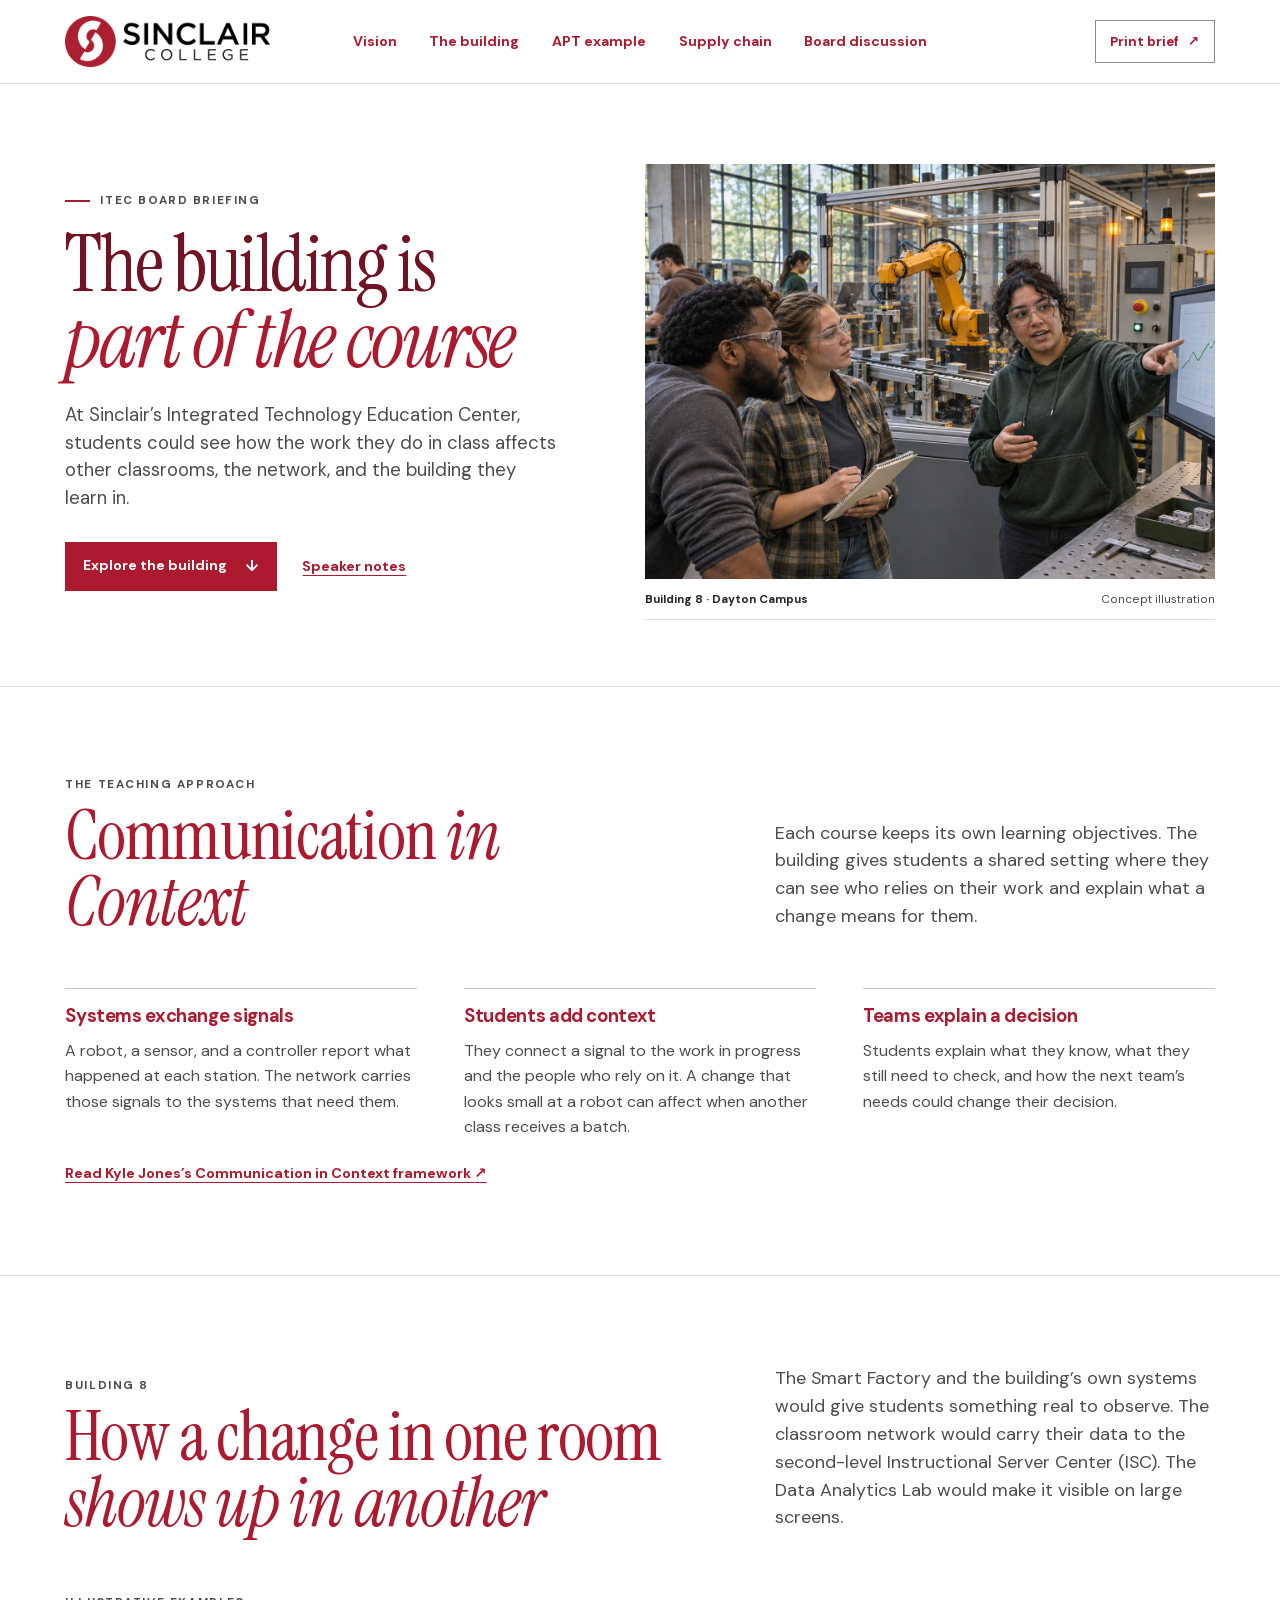
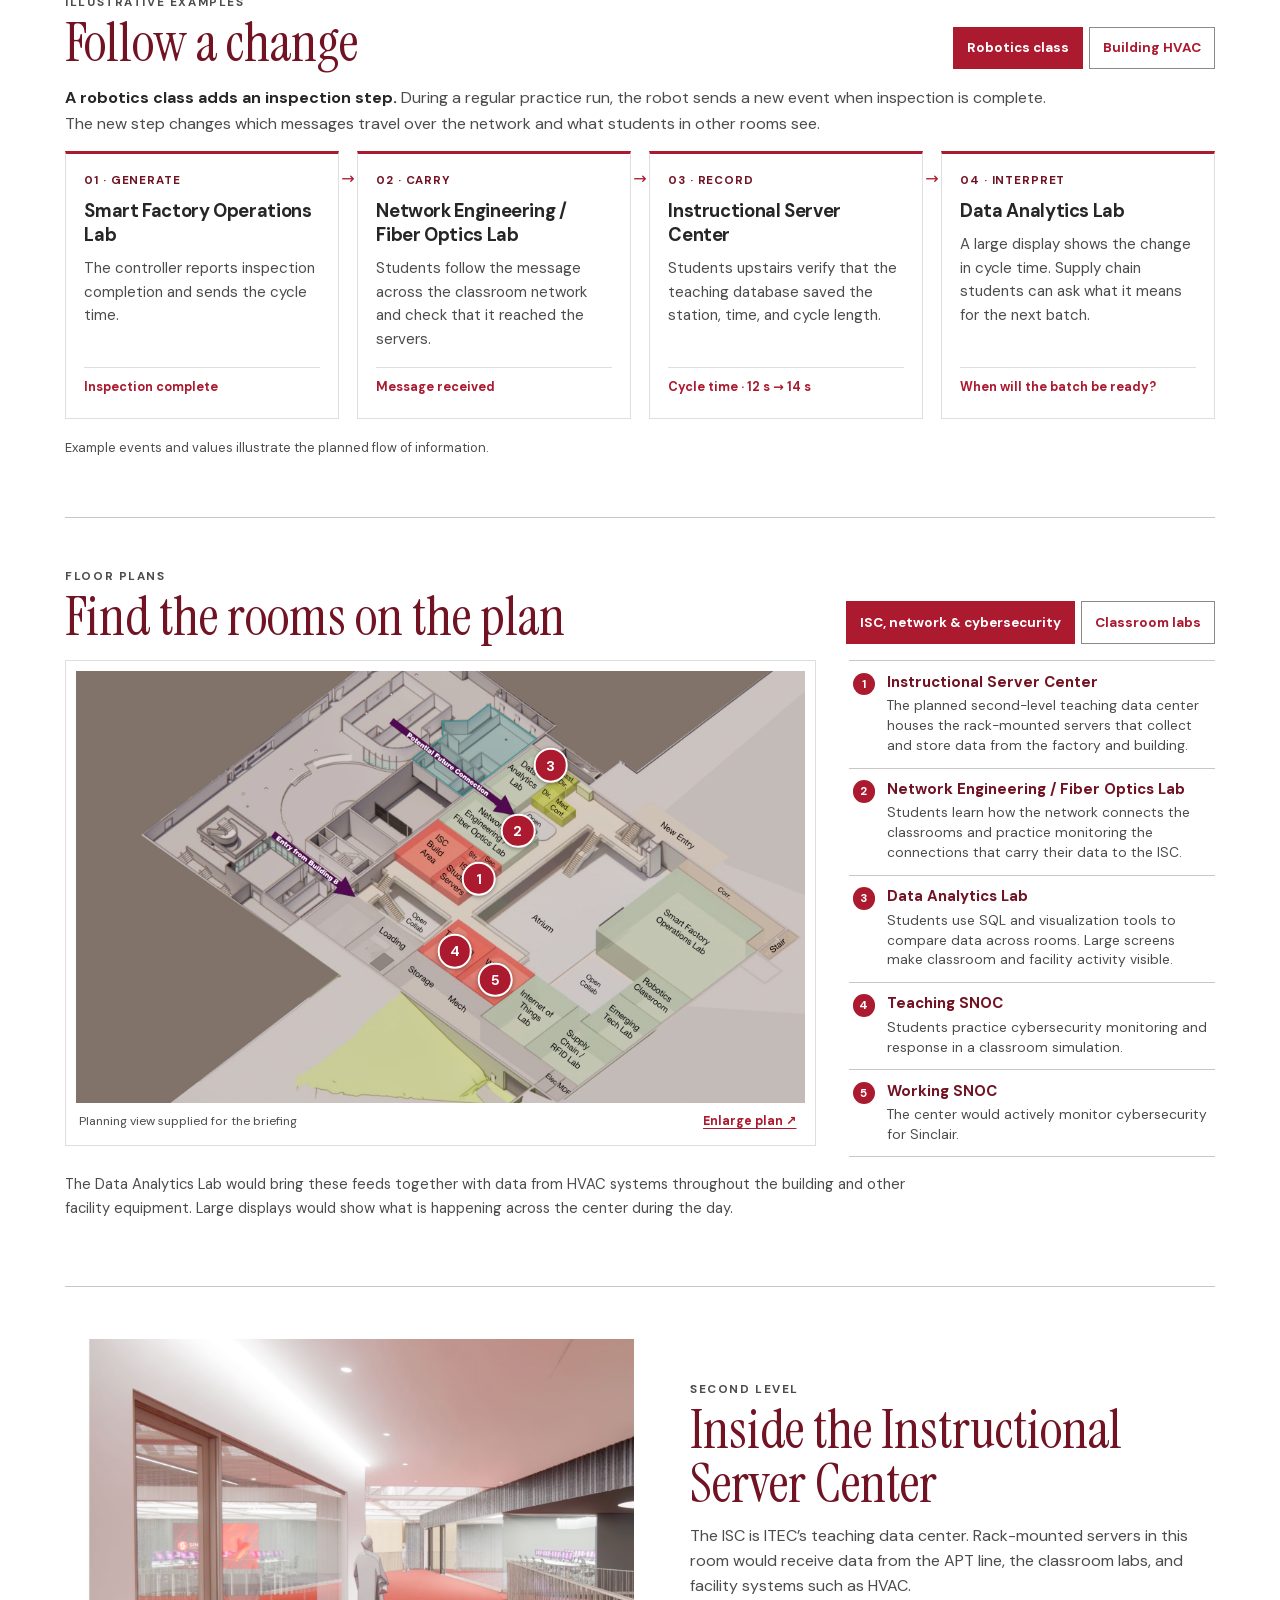
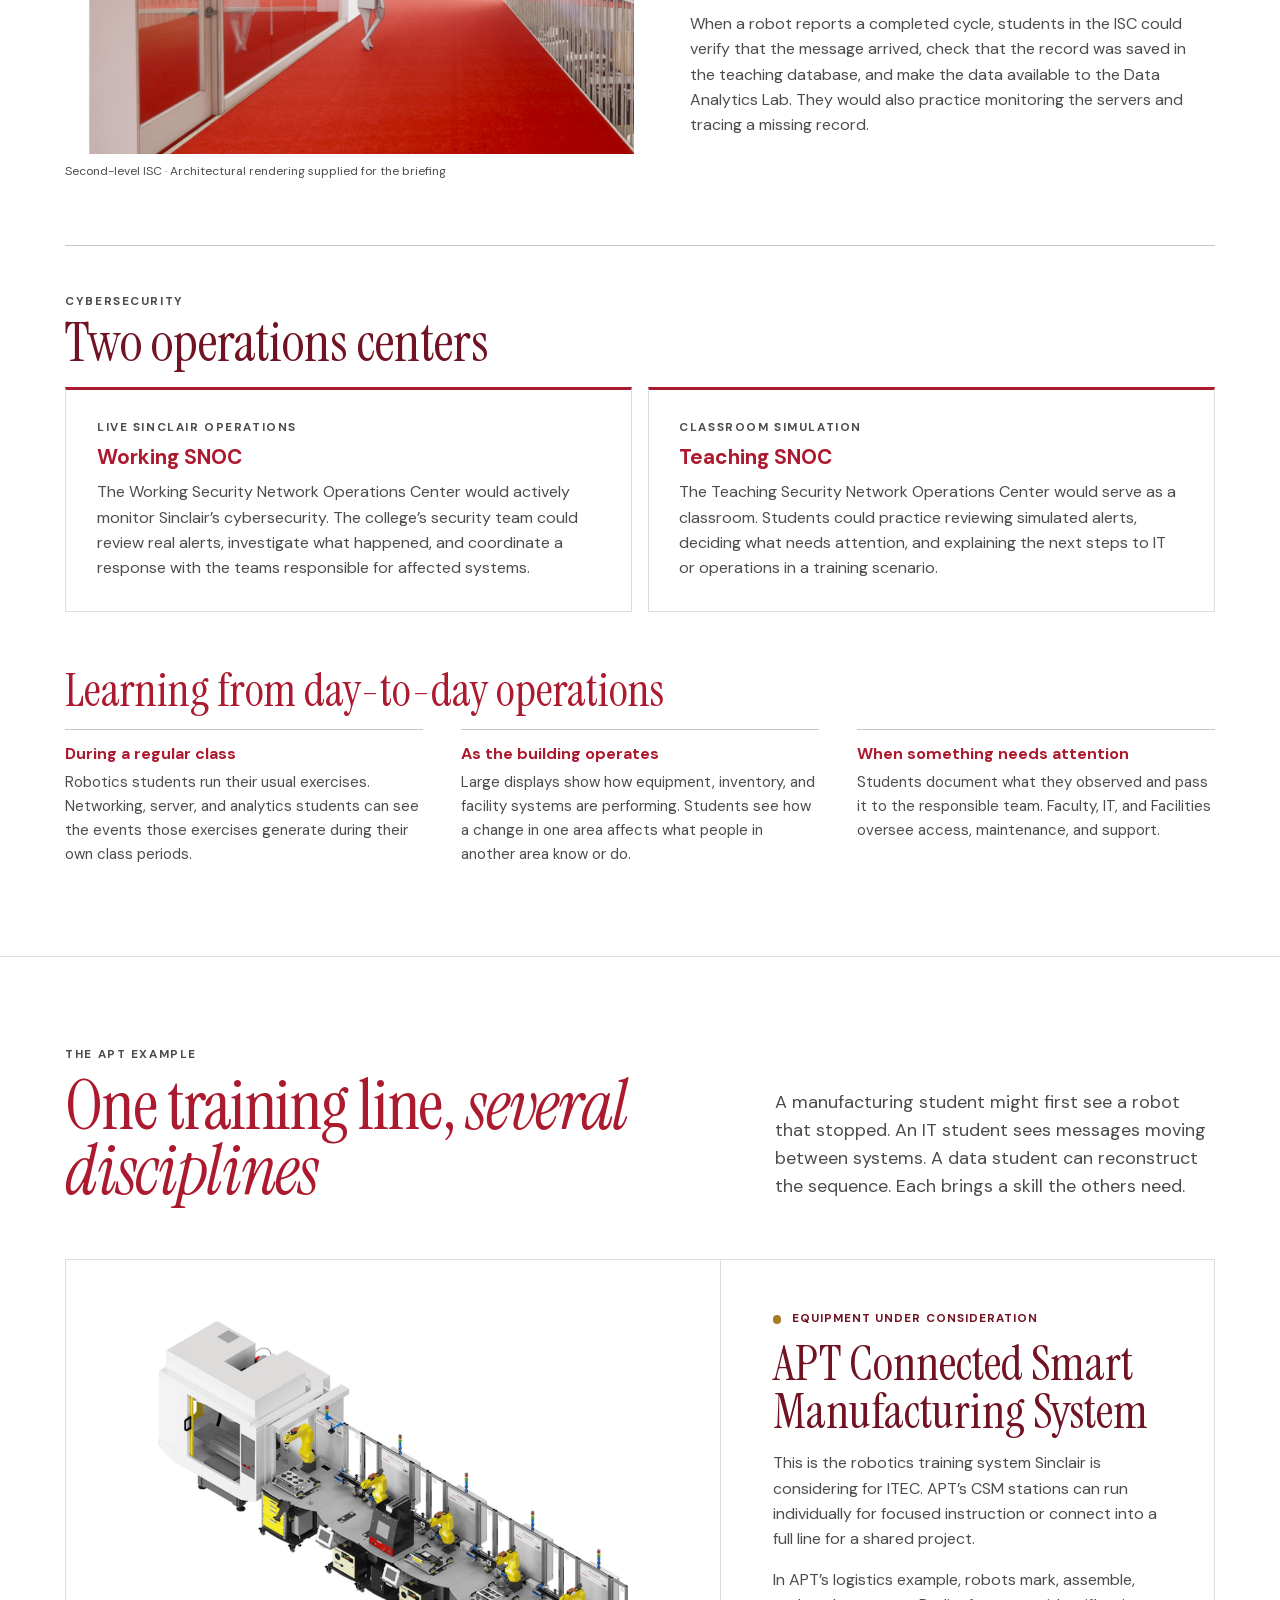
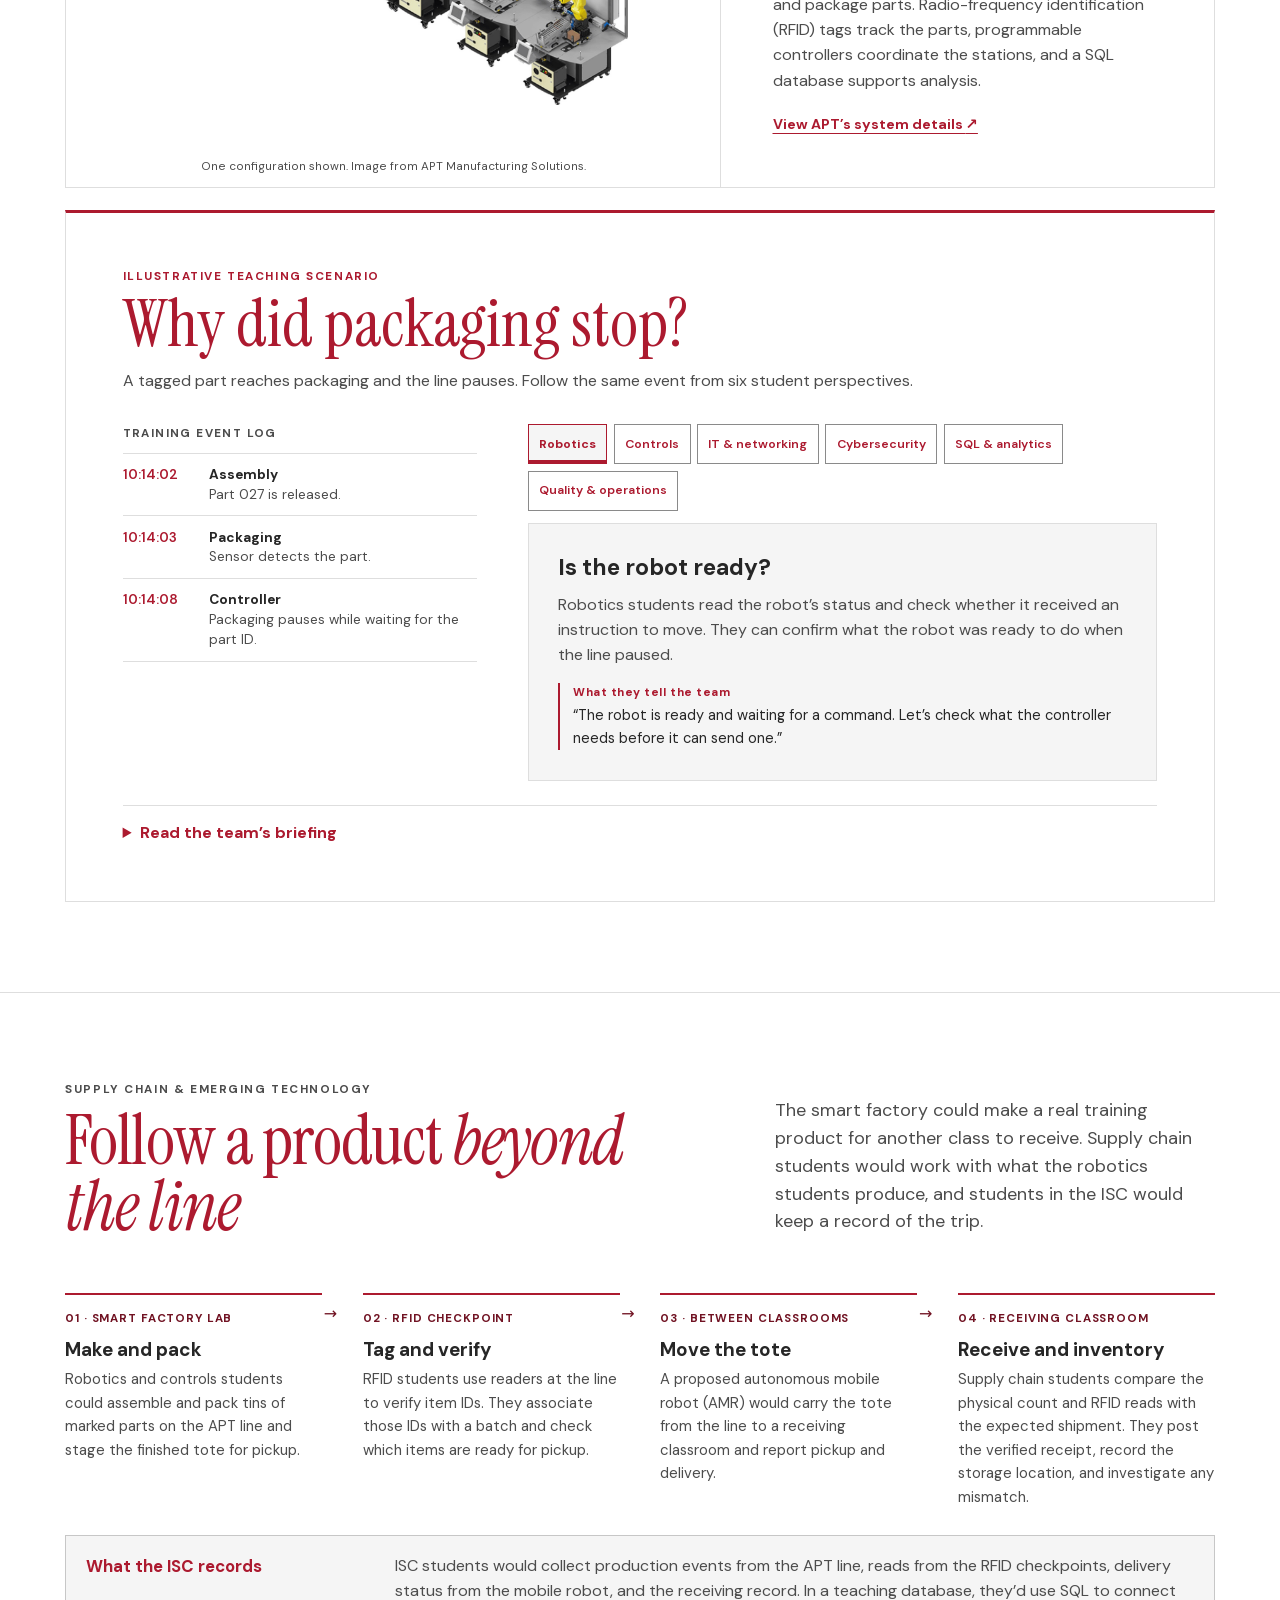
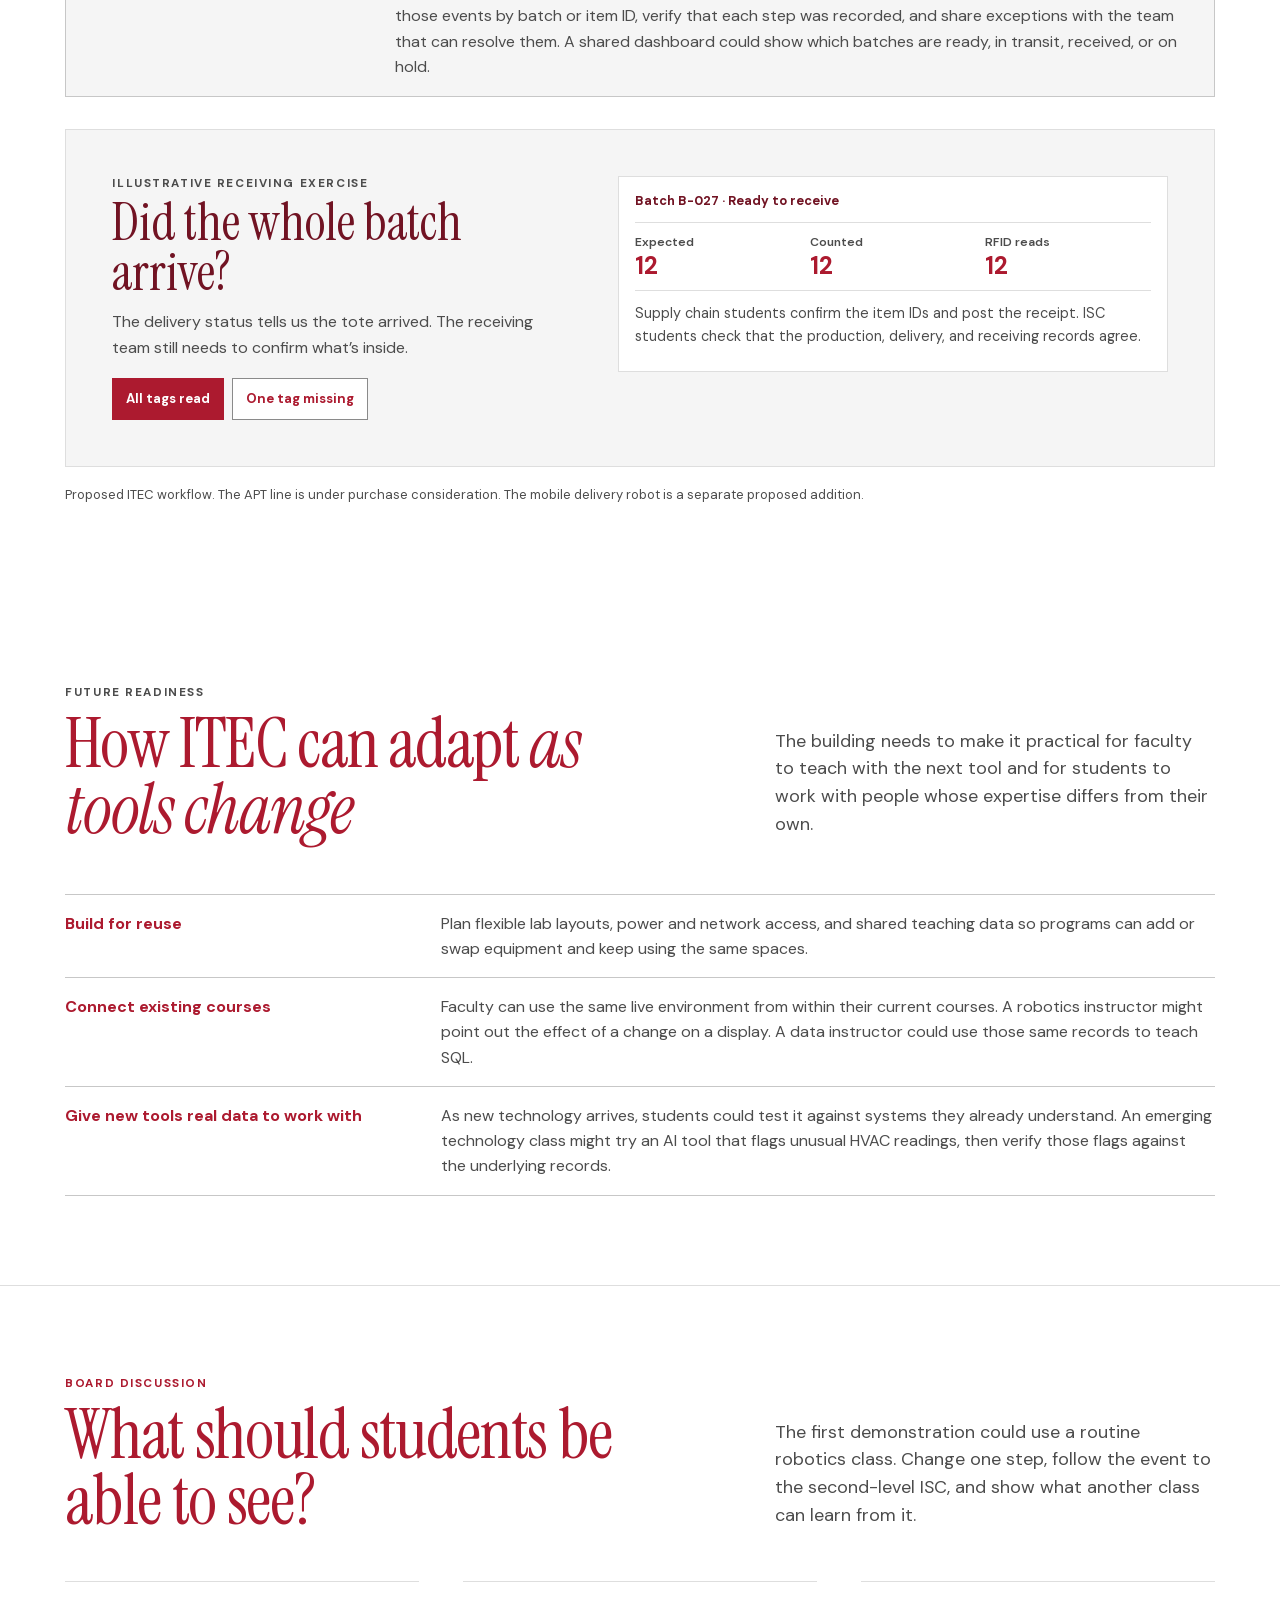
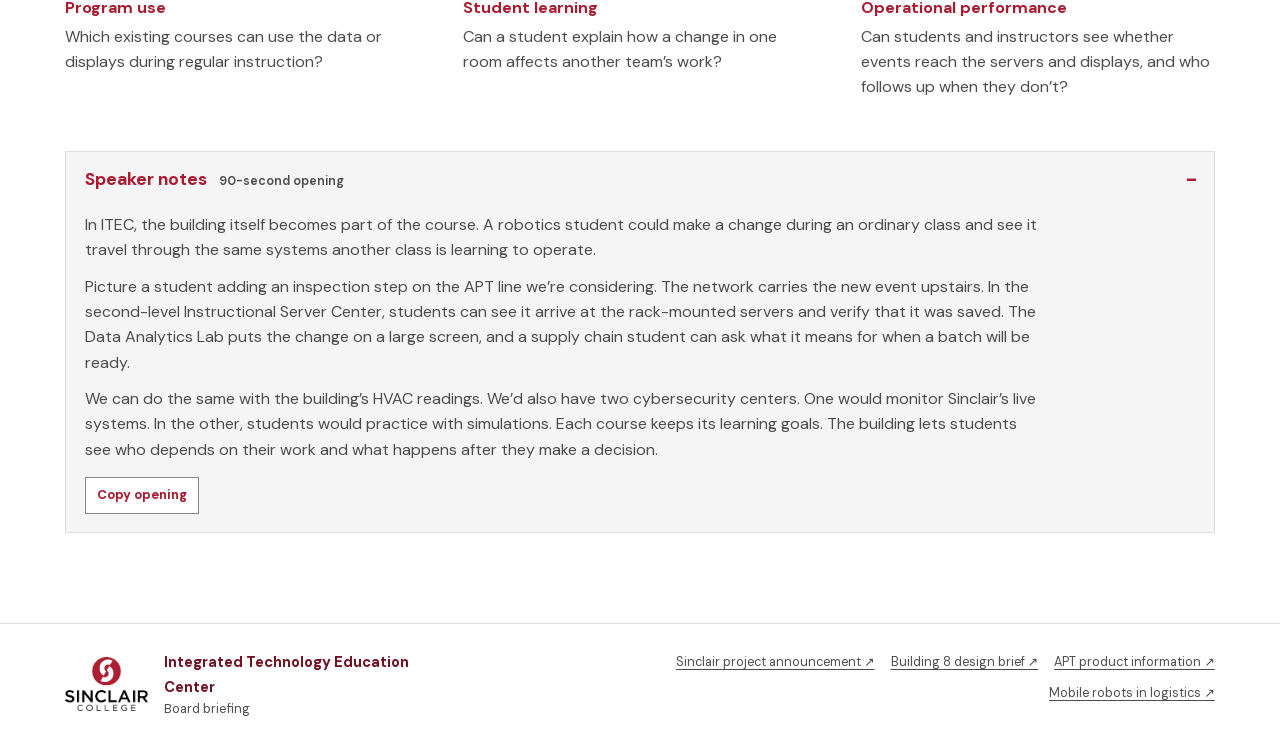
==== commit 07bd9ffa: "Use white backgrounds in ITEC briefing" ====
--- a/index.html
+++ b/index.html
@@ -3,7 +3,7 @@
 <head>
   <meta charset="utf-8">
   <meta name="viewport" content="width=device-width, initial-scale=1">
-  <meta name="theme-color" content="#f8f5ed">
+  <meta name="theme-color" content="#ffffff">
   <meta name="description" content="See how Sinclair’s Integrated Technology Education Center would connect the smart factory, classroom network, instructional servers, and building data so students can learn from everyday operations.">
   <meta property="og:title" content="ITEC | Board Briefing">
   <meta property="og:description" content="Follow a robotics or HVAC change through the classroom network, instructional servers, and analytics displays at Sinclair’s proposed ITEC.">
--- a/styles.css
+++ b/styles.css
@@ -20,19 +20,15 @@
 
 :root {
   color-scheme: light;
-  --paper: #f8f5ed;
-  --surface: #fffdf8;
-  --tint: #eeeade;
-  --ink: #202d26;
-  --subtle: #4e5e55;
-  --forest: #153a2e;
-  --deep: #123027;
-  --soft-green: #d1ddd3;
-  --soft-white: #f6f5ec;
-  --muted-green: #bbcec2;
-  --line: #d3d6ca;
-  --dark-line: #527064;
-  --yellow: #f3d773;
+  --paper: #fff;
+  --tint: #f5f5f5;
+  --ink: #262626;
+  --subtle: #4c4c4c;
+  --brand-red: #ac1a2f;
+  --dark-red: #711323;
+  --line: #dedede;
+  --accent-line: #8a8a8a;
+  --muted-line: #c7c7c7;
   --serif: "Instrument Serif", Georgia, serif;
   --sans: "DM Sans", system-ui, sans-serif;
   --gutter: clamp(1.25rem, 5.1vw, 5.25rem);
@@ -45,7 +41,7 @@
 img { display: block; width: 100%; height: auto; }
 a { color: inherit; }
 button { font: inherit; cursor: pointer; }
-:focus-visible { outline: 2px solid #236a51; outline-offset: 5px; }
+:focus-visible { outline: 2px solid var(--brand-red); outline-offset: 5px; }
 h1, h2, h3, h4, p, figure, dl, dd { margin: 0; }
 h1, h2 { font: 400 1em/0.95 var(--serif); }
 em { font-weight: inherit; }
@@ -63,12 +59,12 @@
   left: 0.65rem;
   transform: translateY(-175%);
   padding: 0.6rem 1rem;
-  background: var(--yellow);
-  color: var(--deep);
+  background: var(--tint);
+  color: var(--dark-red);
 }
 .skip-link:focus { transform: translateY(0); }
 
-.masthead { border-bottom: 1px solid var(--line); }
+.masthead { border-bottom: 1px solid var(--line); background: var(--paper); }
 .masthead-inner {
   display: grid;
   grid-template-columns: 1fr auto 1fr;
@@ -81,15 +77,15 @@
 .wordmark img { width: clamp(9.75rem, 16vw, 13rem); height: auto; }
 
 .primary-nav { display: flex; align-items: center; gap: clamp(1rem, 2.55vw, 2.8rem); }
-.primary-nav a { padding-block: 0.65rem; white-space: nowrap; text-decoration: none; font-size: 0.88rem; font-weight: 600; }
-.primary-nav a:hover { color: #285e49; text-decoration: underline; text-underline-offset: 0.3em; }
+.primary-nav a { padding-block: 0.65rem; color: var(--brand-red); white-space: nowrap; text-decoration: none; font-size: 0.88rem; font-weight: 700; }
+.primary-nav a:hover, .primary-nav a:focus-visible { color: var(--dark-red); text-decoration: underline; text-underline-offset: 0.3em; }
 
 .print-button {
   justify-self: end;
   padding: 0.62rem 0.9rem;
-  border: 1px solid #afb9af;
+  border: 1px solid var(--accent-line);
   background: transparent;
-  color: var(--forest);
+  color: var(--brand-red);
   font-size: 0.84rem;
   font-weight: 700;
   white-space: nowrap;
@@ -110,7 +106,7 @@
   text-transform: uppercase;
 }
 
-.eyebrow-rule { display: inline-block; width: 1.55rem; height: 2px; background: #8b7135; }
+.eyebrow-rule { display: inline-block; width: 1.55rem; height: 2px; background: var(--brand-red); }
 
 .hero {
   display: grid;
@@ -122,12 +118,12 @@
 
 .hero h1 {
   margin-top: 1.13rem;
-  color: var(--deep);
+  color: var(--dark-red);
   font-size: clamp(3.65rem, 6.25vw, 6.55rem);
   letter-spacing: -0.031em;
 }
 
-.hero h1 em { color: #365d4c; }
+.hero h1 em { color: var(--brand-red); }
 .hero-intro {
   max-width: 31rem;
   margin-top: 1.5rem;
@@ -144,17 +140,17 @@
   gap: 1.15rem;
   min-height: 3.05rem;
   padding: 0.72rem 1.1rem;
-  background: var(--forest);
-  color: var(--soft-white);
+  background: var(--brand-red);
+  color: var(--paper);
   text-decoration: none;
   font-size: 0.87rem;
   font-weight: 700;
 }
 
-.button:hover { background: #245644; }
+.button:hover { background: var(--dark-red); }
 .button span, .text-link span { font-size: 1.04em; }
-.text-link { color: var(--forest); font-size: 0.89rem; font-weight: 700; text-underline-offset: 0.28em; }
-.text-link:hover { color: #30684f; }
+.text-link { color: var(--brand-red); font-size: 0.89rem; font-weight: 700; text-underline-offset: 0.28em; }
+.text-link:hover { color: var(--dark-red); }
 
 .hero-image { border-bottom: 1px solid var(--line); }
 .hero-image img {
@@ -162,7 +158,7 @@
   height: auto;
   object-fit: cover;
   object-position: 53% center;
-  background: #d4d6ca;
+  background: var(--tint);
 }
 
 .hero-image figcaption, .equipment-image figcaption {
@@ -184,6 +180,7 @@
 
 .section-lead h2 {
   margin-top: 0.65rem;
+  color: var(--brand-red);
   font-size: clamp(3.05rem, 5.4vw, 5.55rem);
   letter-spacing: -0.019em;
 }
@@ -196,15 +193,16 @@
   line-height: 1.55;
 }
 
-.vision { border-block: 1px solid #ddded3; background: var(--tint); }
+.vision { border-block: 1px solid var(--line); }
 .vision-grid {
   display: grid;
   grid-template-columns: repeat(3, 1fr);
   gap: clamp(1.4rem, 3.7vw, 4rem);
   margin-top: clamp(1.75rem, 4.15vw, 3.8rem);
 }
-.vision-grid article { border-top: 1px solid #a4b4a9; padding-top: 1.05rem; }
+.vision-grid article { border-top: 1px solid var(--muted-line); padding-top: 1.05rem; }
 .vision-grid h3, .building-flow h4 { font-size: 1.15rem; line-height: 1.3; letter-spacing: -0.02em; }
+.vision-grid h3 { color: var(--brand-red); }
 .vision-grid p, .building-flow p { margin-top: 0.55rem; color: var(--subtle); }
 
 .equipment {
@@ -213,7 +211,7 @@
   align-items: stretch;
   margin-top: clamp(1.9rem, 4.3vw, 4rem);
   border: 1px solid var(--line);
-  background: var(--surface);
+  background: var(--paper);
 }
 
 .equipment-image { display: grid; grid-template-rows: 1fr auto; min-width: 0; padding: 1.25rem 1.5rem 0.82rem; background: white; }
@@ -231,11 +229,11 @@
 
 .equipment-copy h3 {
   margin-top: 0.8rem;
-  color: var(--deep);
+  color: var(--dark-red);
   font: 400 clamp(2.5rem, 3.8vw, 4.25rem)/0.98 var(--serif);
 }
 
-.status { color: #395648; letter-spacing: 0.09em; }
+.status { color: var(--dark-red); letter-spacing: 0.09em; }
 .status span { width: 0.55rem; height: 0.55rem; flex: 0 0 auto; border-radius: 50%; background: #a77d24; }
 .equipment-copy > p:not(.eyebrow) { margin-top: 0.95rem; color: var(--subtle); }
 .equipment-copy .text-link { margin-top: 1.23rem; }
@@ -243,14 +241,14 @@
 .scenario {
   margin-top: 1.35rem;
   padding: clamp(1.3rem, 4.4vw, 4.4rem);
-  background: var(--deep);
-  color: var(--soft-white);
-}
-
-.scenario :focus-visible, .board :focus-visible { outline-color: var(--yellow); }
-.scenario-heading .eyebrow, .board .eyebrow { color: var(--yellow); }
-.scenario-heading h3 { margin-top: 0.42rem; font: 400 clamp(2.7rem, 5.2vw, 5rem)/0.97 var(--serif); }
-.scenario-heading > p:last-child { margin-top: 0.75rem; color: var(--soft-green); }
+  border: 1px solid var(--line);
+  border-top: 3px solid var(--brand-red);
+  background: var(--paper);
+}
+
+.scenario-heading .eyebrow, .board .eyebrow { color: var(--brand-red); }
+.scenario-heading h3 { margin-top: 0.42rem; color: var(--brand-red); font: 400 clamp(2.7rem, 5.2vw, 5rem)/0.97 var(--serif); }
+.scenario-heading > p:last-child { margin-top: 0.75rem; color: var(--subtle); }
 .scenario-grid {
   display: grid;
   grid-template-columns: 0.72fr 1.28fr;
@@ -261,67 +259,72 @@
 
 .timeline h4 {
   padding-bottom: 0.65rem;
-  color: var(--muted-green);
+  color: var(--subtle);
   font-size: 0.73rem;
   font-weight: 700;
   letter-spacing: 0.12em;
   text-transform: uppercase;
 }
 
-.timeline ol { margin: 0; padding: 0; border-top: 1px solid var(--dark-line); list-style: none; }
+.timeline ol { margin: 0; padding: 0; border-top: 1px solid var(--line); list-style: none; }
 .timeline li {
   display: grid;
   grid-template-columns: 5rem 1fr;
   gap: 0.4rem;
   padding-block: 0.7rem;
-  border-bottom: 1px solid var(--dark-line);
+  border-bottom: 1px solid var(--line);
   font-size: 0.85rem;
   line-height: 1.45;
 }
 
-.timeline time { color: var(--yellow); font-variant-numeric: tabular-nums; font-weight: 600; }
+.timeline time { color: var(--brand-red); font-variant-numeric: tabular-nums; font-weight: 600; }
 .timeline li strong, .timeline li span { display: block; }
-.timeline li span { color: var(--soft-green); }
+.timeline li span { color: var(--subtle); }
 
 .role-tabs { display: flex; flex-wrap: wrap; gap: 0.42rem; margin-bottom: 0.75rem; }
 .role-tabs button {
   min-height: 2.5rem;
   padding: 0.42rem 0.64rem;
-  border: 1px solid #668779;
-  background: transparent;
-  color: var(--soft-white);
+  border: 1px solid var(--accent-line);
+  background: var(--paper);
+  color: var(--brand-red);
   font-size: 0.77rem;
   font-weight: 600;
   line-height: 1.15;
 }
 
-.role-tabs button:hover { background: #2a4d3d; }
-.role-tabs button[aria-selected="true"] { border-color: var(--yellow); background: var(--yellow); color: var(--deep); }
+.role-tabs button:hover { background: var(--tint); }
+.role-tabs button[aria-selected="true"] {
+  border-color: var(--brand-red);
+  background: var(--tint);
+  box-shadow: inset 0 -3px var(--brand-red);
+  font-weight: 700;
+}
 
 .role-panel {
   padding: clamp(1rem, 2.3vw, 1.85rem);
-  border: 1px solid var(--dark-line);
-  background: #1d4235;
+  border: 1px solid var(--line);
+  background: var(--tint);
   min-height: 14rem;
 }
 .role-panel + .role-panel { margin-top: 0.65rem; }
 .role-tabs:not([hidden]) ~ .role-panel { margin-top: 0; }
-.role-panel h4 { color: #fffdf2; font-size: clamp(1.15rem, 1.9vw, 1.43rem); line-height: 1.3; }
-.role-panel > p { margin-top: 0.55rem; color: var(--soft-green); }
+.role-panel h4 { color: var(--ink); font-size: clamp(1.15rem, 1.9vw, 1.43rem); line-height: 1.3; }
+.role-panel > p { margin-top: 0.55rem; color: var(--subtle); }
 .role-panel .handoff {
   margin-top: 0.98rem;
   padding-left: 0.8rem;
-  border-left: 2px solid var(--yellow);
-  color: var(--soft-white);
+  border-left: 2px solid var(--brand-red);
+  color: var(--ink);
   font-size: 0.91rem;
 }
-.handoff strong { display: block; margin-bottom: 0.17rem; color: var(--yellow); font-size: 0.73rem; letter-spacing: 0.045em; }
-
-.team-brief { margin-top: 1.55rem; border-top: 1px solid var(--dark-line); }
-.team-brief summary { padding-block: 0.82rem 0; color: var(--yellow); cursor: pointer; font-weight: 700; }
-.team-brief p { max-width: 59rem; margin-top: 0.6rem; color: var(--soft-green); }
-
-.building { background: var(--tint); border-block: 1px solid #ddded3; }
+.handoff strong { display: block; margin-bottom: 0.17rem; color: var(--brand-red); font-size: 0.73rem; letter-spacing: 0.045em; }
+
+.team-brief { margin-top: 1.55rem; border-top: 1px solid var(--line); }
+.team-brief summary { padding-block: 0.82rem 0; color: var(--brand-red); cursor: pointer; font-weight: 700; }
+.team-brief p { max-width: 59rem; margin-top: 0.6rem; color: var(--subtle); }
+
+.building { border-bottom: 1px solid var(--line); }
 .building-flow {
   display: grid;
   grid-template-columns: repeat(4, 1fr);
@@ -331,33 +334,32 @@
   list-style: none;
 }
 
-.building-flow li { position: relative; min-width: 0; padding: 1.13rem 1.13rem 1.3rem; border-top: 3px solid #46705d; background: var(--surface); }
+.building-flow li { position: relative; min-width: 0; padding: 1.13rem 1.13rem 1.3rem; border: 1px solid var(--line); border-top: 3px solid var(--brand-red); background: var(--paper); }
 .building-flow li:not(:last-child)::after {
   position: absolute;
   z-index: 1;
   top: 1.05rem;
   right: -1.05rem;
-  color: #365a48;
+  color: var(--brand-red);
   content: "→";
   line-height: 1;
 }
-.flow-step { display: block; margin-bottom: 0.62rem; color: #486756; font-size: 0.72rem; font-weight: 700; letter-spacing: 0.075em; text-transform: uppercase; }
+.flow-step { display: block; margin-bottom: 0.62rem; color: var(--dark-red); font-size: 0.72rem; font-weight: 700; letter-spacing: 0.075em; text-transform: uppercase; }
 .building-flow p { font-size: 0.94rem; }
 .section-note { margin-top: 1.15rem; color: var(--subtle); font-size: 0.81rem; }
 
-.future-plan { margin-top: clamp(1.8rem, 4vw, 3.6rem); border-top: 1px solid #b8c3b8; }
-.future-plan > div { display: grid; grid-template-columns: minmax(11rem, 0.42fr) 1fr; align-items: start; gap: 0.5rem clamp(1rem, 4vw, 4rem); padding-block: 1rem; border-bottom: 1px solid #b8c3b8; }
-.future-plan dt { color: var(--forest); font-weight: 700; }
+.future-plan { margin-top: clamp(1.8rem, 4vw, 3.6rem); border-top: 1px solid var(--muted-line); }
+.future-plan > div { display: grid; grid-template-columns: minmax(11rem, 0.42fr) 1fr; align-items: start; gap: 0.5rem clamp(1rem, 4vw, 4rem); padding-block: 1rem; border-bottom: 1px solid var(--muted-line); }
+.future-plan dt { color: var(--brand-red); font-weight: 700; }
 .future-plan dd { max-width: 58rem; color: var(--subtle); }
 
-.board { background: var(--forest); color: var(--soft-white); }
-.board .section-intro { color: var(--soft-green); }
+.board { border-block: 1px solid var(--line); }
 .board-measures { display: grid; grid-template-columns: repeat(3, 1fr); gap: clamp(1.25rem, 3.4vw, 3.1rem); margin-top: clamp(1.65rem, 3.7vw, 3.45rem); }
-.board-measures > div { padding-top: 0.8rem; border-top: 1px solid #78988a; }
-.board-measures dt { color: var(--yellow); font-weight: 700; }
-.board-measures dd { margin-top: 0.24rem; color: var(--soft-green); }
-
-.speaker-notes { margin-top: clamp(1.7rem, 4vw, 3.4rem); border: 1px solid #739487; }
+.board-measures > div { padding-top: 0.8rem; border-top: 1px solid var(--line); }
+.board-measures dt { color: var(--brand-red); font-weight: 700; }
+.board-measures dd { margin-top: 0.24rem; color: var(--subtle); }
+
+.speaker-notes { margin-top: clamp(1.7rem, 4vw, 3.4rem); border: 1px solid var(--line); background: var(--tint); }
 .speaker-notes summary {
   position: relative;
   display: flex;
@@ -365,33 +367,33 @@
   align-items: baseline;
   gap: 0.3rem 0.75rem;
   padding: 0.9rem 3rem 0.9rem 1.15rem;
-  color: var(--soft-white);
+  color: var(--brand-red);
   cursor: pointer;
   font-size: 1.1rem;
   font-weight: 700;
   list-style: none;
 }
 .speaker-notes summary::-webkit-details-marker { display: none; }
-.speaker-notes summary::after { position: absolute; top: 0.8rem; right: 1rem; color: var(--yellow); content: "+"; font-size: 1.35rem; line-height: 1.4; }
+.speaker-notes summary::after { position: absolute; top: 0.8rem; right: 1rem; color: var(--brand-red); content: "+"; font-size: 1.35rem; line-height: 1.4; }
 .speaker-notes[open] summary::after { content: "−"; }
-.speaker-notes summary small { color: var(--muted-green); font-size: 0.78rem; font-weight: 600; }
-.notes-content { max-width: 62rem; padding: 0.25rem 1.15rem 0; color: var(--soft-green); }
+.speaker-notes summary small { color: var(--subtle); font-size: 0.78rem; font-weight: 600; }
+.notes-content { max-width: 62rem; padding: 0.25rem 1.15rem 0; color: var(--subtle); }
 .notes-content p + p { margin-top: 0.7rem; }
 .notes-actions { display: flex; align-items: center; flex-wrap: wrap; gap: 0.5rem 0.8rem; padding: 0.95rem 1.15rem 1.15rem; }
-.copy-button { padding: 0.45rem 0.7rem; border: 1px solid #78988a; background: transparent; color: var(--soft-white); font-size: 0.81rem; font-weight: 700; }
-.copy-button:hover { background: #2a4d3d; }
-.copy-status { color: var(--yellow); font-size: 0.83rem; }
+.copy-button { padding: 0.45rem 0.7rem; border: 1px solid var(--accent-line); background: var(--paper); color: var(--brand-red); font-size: 0.81rem; font-weight: 700; }
+.copy-button:hover { border-color: var(--brand-red); }
+.copy-status { color: var(--brand-red); font-size: 0.83rem; }
 
 .footer { color: var(--subtle); }
 .footer-inner { display: flex; justify-content: space-between; align-items: flex-start; gap: 0.9rem 2rem; padding-block: 1.55rem 2rem; }
 .footer-brand { display: flex; align-items: center; gap: 0.95rem; }
 .footer-brand img { width: 5.2rem; flex: 0 0 auto; }
-.footer strong { color: var(--deep); font-size: 0.92rem; }
+.footer strong { color: var(--dark-red); font-size: 0.92rem; }
 .footer p { font-size: 0.8rem; }
 .footer nav { display: flex; flex-wrap: wrap; justify-content: flex-end; gap: 0.3rem 1rem; }
 .footer a { padding-block: 0.2rem; font-size: 0.79rem; text-underline-offset: 0.26em; }
 
-.supply-chain { border-top: 1px solid var(--line); background: var(--surface); }
+.supply-chain { border-top: 1px solid var(--line); background: var(--paper); }
 .shipment-flow {
   display: grid;
   grid-template-columns: repeat(4, minmax(0, 1fr));
@@ -400,12 +402,12 @@
   padding: 0;
   list-style: none;
 }
-.shipment-flow li { position: relative; padding-top: 0.9rem; border-top: 2px solid #5d7b6a; }
-.shipment-flow li:not(:last-child)::after { position: absolute; top: 0.68rem; right: -0.95rem; color: #486756; content: "→"; line-height: 1; }
+.shipment-flow li { position: relative; padding-top: 0.9rem; border-top: 2px solid var(--brand-red); }
+.shipment-flow li:not(:last-child)::after { position: absolute; top: 0.68rem; right: -0.95rem; color: var(--dark-red); content: "→"; line-height: 1; }
 .shipment-flow h3 { font-size: 1.19rem; line-height: 1.25; }
 .shipment-flow p { margin-top: 0.42rem; color: var(--subtle); font-size: 0.93rem; }
-.data-route { display: grid; grid-template-columns: minmax(10rem, 0.36fr) 1fr; align-items: start; gap: 0.4rem 1.35rem; margin-top: 1.6rem; padding: 1.05rem 1.25rem; border: 1px solid #bbcbbf; background: #eef3eb; }
-.data-route h3 { color: var(--forest); font-size: 1.05rem; }
+.data-route { display: grid; grid-template-columns: minmax(10rem, 0.36fr) 1fr; align-items: start; gap: 0.4rem 1.35rem; margin-top: 1.6rem; padding: 1.05rem 1.25rem; border: 1px solid var(--muted-line); background: var(--tint); }
+.data-route h3 { color: var(--brand-red); font-size: 1.05rem; }
 .data-route p { color: var(--subtle); }
 .receipt-demo {
   display: grid;
@@ -414,49 +416,49 @@
   gap: 1.3rem clamp(1.75rem, 4.4vw, 4rem);
   margin-top: clamp(1.3rem, 2.5vw, 2.5rem);
   padding: clamp(1.3rem, 3.6vw, 3.5rem);
-  border: 1px solid #d9d7c7;
-  background: var(--paper);
-}
-.receipt-intro h3 { margin-top: 0.4rem; color: var(--deep); font: 400 clamp(2.5rem, 4vw, 4.1rem)/0.98 var(--serif); }
+  border: 1px solid var(--line);
+  background: var(--tint);
+}
+.receipt-intro h3 { margin-top: 0.4rem; color: var(--dark-red); font: 400 clamp(2.5rem, 4vw, 4.1rem)/0.98 var(--serif); }
 .receipt-intro > p:last-of-type { margin-top: 0.67rem; color: var(--subtle); }
 .receipt-toggle { display: flex; flex-wrap: wrap; gap: 0.5rem; margin-top: 1.15rem; }
-.receipt-toggle button { min-height: 2.6rem; padding: 0.45rem 0.8rem; border: 1px solid #a3b5a8; background: var(--surface); color: var(--forest); font-size: 0.82rem; font-weight: 700; }
-.receipt-toggle button:hover { border-color: #28513e; }
-.receipt-toggle button[aria-pressed="true"] { border-color: var(--forest); background: var(--forest); color: var(--soft-white); }
-.receipt-panel { min-height: 12.25rem; padding: 0.85rem 1rem 1.02rem; border: 1px solid var(--line); background: var(--surface); }
+.receipt-toggle button { min-height: 2.6rem; padding: 0.45rem 0.8rem; border: 1px solid var(--accent-line); background: var(--paper); color: var(--brand-red); font-size: 0.82rem; font-weight: 700; }
+.receipt-toggle button:hover { border-color: var(--dark-red); }
+.receipt-toggle button[aria-pressed="true"] { border-color: var(--brand-red); background: var(--brand-red); color: var(--paper); }
+.receipt-panel { min-height: 12.25rem; padding: 0.85rem 1rem 1.02rem; border: 1px solid var(--line); background: var(--paper); }
 .receipt-panel + .receipt-panel { margin-top: 0.65rem; }
 .receipt-evidence[data-enhanced] .receipt-panel { margin-top: 0; }
-.receipt-status { color: #355948; font-size: 0.8rem; font-weight: 700; }
+.receipt-status { color: var(--dark-red); font-size: 0.8rem; font-weight: 700; }
 [data-receipt-panel="exception"] .receipt-status { color: #88401c; }
 .receipt-counts { display: grid; grid-template-columns: repeat(3, minmax(0, 1fr)); gap: 0.55rem; margin-block: 0.7rem; padding-block: 0.65rem; border-block: 1px solid var(--line); }
 .receipt-counts dt { color: var(--subtle); font-size: 0.76rem; font-weight: 600; }
-.receipt-counts dd { color: var(--forest); font-size: 1.52rem; font-weight: 700; font-variant-numeric: tabular-nums; line-height: 1.12; }
+.receipt-counts dd { color: var(--brand-red); font-size: 1.52rem; font-weight: 700; font-variant-numeric: tabular-nums; line-height: 1.12; }
 .receipt-panel > p:last-child { color: var(--subtle); font-size: 0.9rem; }
 .operations { margin-top: clamp(1.9rem, 4.3vw, 3.8rem); }
-.operations h3 { font: 400 clamp(2.2rem, 3.6vw, 3.3rem)/1 var(--serif); color: var(--forest); }
+.operations h3 { font: 400 clamp(2.2rem, 3.6vw, 3.3rem)/1 var(--serif); color: var(--brand-red); }
 .operations-grid { display: grid; grid-template-columns: repeat(3, minmax(0, 1fr)); gap: clamp(1rem, 3vw, 3rem); margin-top: 1rem; }
-.operations-grid > div { border-top: 1px solid #a4b4a9; padding-top: 0.68rem; }
-.operations-grid dt { color: var(--forest); font-weight: 700; }
+.operations-grid > div { border-top: 1px solid var(--muted-line); padding-top: 0.68rem; }
+.operations-grid dt { color: var(--brand-red); font-weight: 700; }
 .operations-grid dd { margin-top: 0.32rem; color: var(--subtle); font-size: 0.94rem; }
 
 .vision-source { margin-top: 1.3rem; }
 .signal-trace, .plan-explorer { margin-top: clamp(1.85rem, 4.6vw, 4.25rem); }
 .signal-heading, .plan-heading { display: flex; align-items: end; justify-content: space-between; flex-wrap: wrap; gap: 0.85rem 1.4rem; }
-.signal-heading h3, .plan-heading h3, .isc-copy h3 { margin-top: 0.35rem; color: var(--deep); font: 400 clamp(2.4rem, 4.25vw, 4.35rem)/0.98 var(--serif); }
+.signal-heading h3, .plan-heading h3, .isc-copy h3 { margin-top: 0.35rem; color: var(--dark-red); font: 400 clamp(2.4rem, 4.25vw, 4.35rem)/0.98 var(--serif); }
 .segmented { display: flex; flex-wrap: wrap; gap: 0.4rem; }
-.segmented button { min-height: 2.65rem; padding: 0.48rem 0.8rem; border: 1px solid #a3b5a8; background: var(--surface); color: var(--forest); font-size: 0.84rem; font-weight: 700; }
-.segmented button:hover { border-color: #28513e; }
-.segmented button[aria-selected="true"] { border-color: var(--forest); background: var(--forest); color: var(--soft-white); }
+.segmented button { min-height: 2.65rem; padding: 0.48rem 0.8rem; border: 1px solid var(--accent-line); background: var(--paper); color: var(--brand-red); font-size: 0.84rem; font-weight: 700; }
+.segmented button:hover { border-color: var(--dark-red); }
+.segmented button[aria-selected="true"] { border-color: var(--brand-red); background: var(--brand-red); color: var(--paper); }
 .trace-panel { margin-top: 1rem; }
 .trace-summary { max-width: 63rem; color: var(--subtle); }
 .trace-summary strong { color: var(--ink); }
 .trace-panel .building-flow { margin-top: 0.95rem; }
 .trace-panel .building-flow li { display: flex; flex-direction: column; }
 .trace-panel .building-flow p { margin-bottom: 0.95rem; }
-.trace-result { margin-top: auto; padding-top: 0.58rem; border-top: 1px solid #cbd6cc; color: var(--forest); font-size: 0.79rem; font-weight: 700; }
-.plan-explorer { padding-top: clamp(1.5rem, 4vw, 3.6rem); border-top: 1px solid #b8c3b8; }
+.trace-result { margin-top: auto; padding-top: 0.58rem; border-top: 1px solid var(--line); color: var(--brand-red); font-size: 0.79rem; font-weight: 700; }
+.plan-explorer { padding-top: clamp(1.5rem, 4vw, 3.6rem); border-top: 1px solid var(--muted-line); }
 .plan-view { display: grid; grid-template-columns: minmax(0, 1.48fr) minmax(0, 0.72fr); gap: clamp(1rem, 2.6vw, 2.3rem); align-items: start; margin-top: 1.05rem; }
-.plan-figure { min-width: 0; padding: 0.62rem; border: 1px solid var(--line); background: var(--surface); }
+.plan-figure { min-width: 0; padding: 0.62rem; border: 1px solid var(--line); background: var(--paper); }
 .plan-map { position: relative; isolation: isolate; }
 .plan-map img { background: #81756a; }
 .plan-pin {
@@ -468,46 +470,46 @@
   width: clamp(1.65rem, 2.7vw, 2.25rem);
   height: clamp(1.65rem, 2.7vw, 2.25rem);
   transform: translate(-50%, -50%);
-  border: 2px solid var(--soft-white);
+  border: 2px solid var(--paper);
   border-radius: 50%;
-  background: var(--forest);
+  background: var(--brand-red);
   color: white;
   font-size: 0.88rem;
   font-weight: 700;
   line-height: 1;
   text-decoration: none;
-  box-shadow: 0 1px 4px #123027a1;
-}
-.plan-pin:hover, .plan-pin:focus-visible { z-index: 1; background: var(--yellow); color: var(--deep); }
+  box-shadow: 0 1px 4px #0006;
+}
+.plan-pin:hover, .plan-pin:focus-visible { z-index: 1; border-color: var(--brand-red); background: var(--paper); color: var(--brand-red); }
 .plan-figure figcaption { display: flex; flex-wrap: wrap; align-items: center; justify-content: space-between; gap: 0.25rem 0.75rem; min-height: 2rem; padding: 0.38rem 0.2rem 0; color: var(--subtle); font-size: 0.76rem; }
-.plan-enlarge { padding: 0.22rem 0.35rem; border: 0; background: transparent; color: var(--forest); font-size: 0.78rem; font-weight: 700; text-decoration: underline; text-underline-offset: 0.22em; }
+.plan-enlarge { padding: 0.22rem 0.35rem; border: 0; background: transparent; color: var(--brand-red); font-size: 0.78rem; font-weight: 700; text-decoration: underline; text-underline-offset: 0.22em; }
 .plan-enlarge:hover { background: var(--tint); }
-.plan-rooms { margin: 0; padding: 0; border-top: 1px solid #a4b4a9; list-style: none; }
-.plan-rooms li { display: grid; grid-template-columns: 1.6rem 1fr; gap: 0.55rem; padding: 0.72rem 0.2rem; border-bottom: 1px solid #bcc7bd; scroll-margin-top: 1.2rem; }
-.plan-rooms li:target, .plan-rooms li:focus { background: #e2eadf; }
-.plan-number { display: grid; place-items: center; width: 1.4rem; height: 1.4rem; border-radius: 50%; background: var(--forest); color: white; font-size: 0.73rem; font-weight: 700; }
-.plan-rooms h4 { color: var(--deep); font-size: 0.94rem; line-height: 1.25; }
+.plan-rooms { margin: 0; padding: 0; border-top: 1px solid var(--muted-line); list-style: none; }
+.plan-rooms li { display: grid; grid-template-columns: 1.6rem 1fr; gap: 0.55rem; padding: 0.72rem 0.2rem; border-bottom: 1px solid var(--muted-line); scroll-margin-top: 1.2rem; }
+.plan-rooms li:target, .plan-rooms li:focus { background: var(--tint); box-shadow: inset 2px 0 var(--brand-red); }
+.plan-number { display: grid; place-items: center; width: 1.4rem; height: 1.4rem; border-radius: 50%; background: var(--brand-red); color: white; font-size: 0.73rem; font-weight: 700; }
+.plan-rooms h4 { color: var(--dark-red); font-size: 0.94rem; line-height: 1.25; }
 .plan-rooms p { margin-top: 0.28rem; color: var(--subtle); font-size: 0.86rem; line-height: 1.45; }
 .plan-note { max-width: 54rem; margin-top: 1rem; color: var(--subtle); font-size: 0.92rem; }
 
-.isc-feature { display: grid; grid-template-columns: minmax(0, 1.04fr) minmax(0, 0.96fr); align-items: center; gap: clamp(1.35rem, 4.4vw, 4.2rem); margin-top: clamp(2rem, 5.2vw, 4.9rem); padding-top: clamp(1.5rem, 4vw, 3.6rem); border-top: 1px solid #b8c3b8; }
-.isc-image img { aspect-ratio: 1.37; height: auto; object-fit: cover; object-position: center 49%; background: #bca6a0; }
+.isc-feature { display: grid; grid-template-columns: minmax(0, 1.04fr) minmax(0, 0.96fr); align-items: center; gap: clamp(1.35rem, 4.4vw, 4.2rem); margin-top: clamp(2rem, 5.2vw, 4.9rem); padding-top: clamp(1.5rem, 4vw, 3.6rem); border-top: 1px solid var(--muted-line); }
+.isc-image img { aspect-ratio: 1.37; height: auto; object-fit: cover; object-position: center 49%; background: var(--tint); }
 .isc-image figcaption { margin-top: 0.52rem; color: var(--subtle); font-size: 0.75rem; }
 .isc-copy > p:not(.eyebrow) { max-width: 36rem; margin-top: 0.8rem; color: var(--subtle); }
 
-.plan-dialog { max-width: min(73rem, calc(100% - 2rem)); max-height: calc(100% - 2rem); padding: 0.7rem; border: 1px solid var(--line); background: var(--surface); color: var(--ink); }
-.plan-dialog::backdrop { background: #18261dcc; }
+.plan-dialog { max-width: min(73rem, calc(100% - 2rem)); max-height: calc(100% - 2rem); padding: 0.7rem; border: 1px solid var(--line); background: var(--paper); color: var(--ink); }
+.plan-dialog::backdrop { background: #262626cc; }
 .plan-dialog-head { display: flex; align-items: center; justify-content: space-between; gap: 0.7rem; padding: 0.25rem 0.22rem 0.6rem; }
 .plan-dialog-head h2 { font: 700 1rem/1.25 var(--sans); }
-.plan-dialog-head button { padding: 0.36rem 0.66rem; border: 1px solid #a3b5a8; background: var(--surface); color: var(--forest); font-size: 0.83rem; font-weight: 700; }
+.plan-dialog-head button { padding: 0.36rem 0.66rem; border: 1px solid var(--accent-line); background: var(--paper); color: var(--brand-red); font-size: 0.83rem; font-weight: 700; }
 .plan-dialog-head button:hover { background: var(--tint); }
 .plan-dialog-image { overflow: auto; }
 .plan-dialog-image img { max-height: 76vh; object-fit: contain; }
 
-.cyber-centers { margin-top: clamp(2rem, 5vw, 4.65rem); padding-top: clamp(1.45rem, 3.8vw, 3.4rem); border-top: 1px solid #b8c3b8; }
+.cyber-centers { margin-top: clamp(2rem, 5vw, 4.65rem); padding-top: clamp(1.45rem, 3.8vw, 3.4rem); border-top: 1px solid var(--muted-line); }
 .cyber-grid { display: grid; grid-template-columns: repeat(2, minmax(0, 1fr)); gap: 0.95rem; margin-top: 1.1rem; }
-.cyber-grid article { padding: clamp(1.15rem, 2.4vw, 2.1rem); border-top: 3px solid #46705d; background: var(--surface); }
-.cyber-grid h4 { margin-top: 0.46rem; color: var(--forest); font-size: 1.3rem; line-height: 1.22; }
+.cyber-grid article { padding: clamp(1.15rem, 2.4vw, 2.1rem); border: 1px solid var(--line); border-top: 3px solid var(--brand-red); background: var(--paper); }
+.cyber-grid h4 { margin-top: 0.46rem; color: var(--brand-red); font-size: 1.3rem; line-height: 1.22; }
 .cyber-grid article > p:last-child { margin-top: 0.65rem; color: var(--subtle); }
 
 @media (max-width: 64rem) {
@@ -574,16 +576,15 @@
 
 @page { size: letter; margin: 0.65in 0.72in; }
 @media print {
-  :root { --ink: #18261e; --subtle: #283d32; }
   body { background: white; color: var(--ink); font: 10.5pt/1.38 var(--sans); }
   body > :not(.print-only) { display: none !important; }
   .print-only { display: block !important; }
-  .print-brand { display: flex; justify-content: space-between; align-items: center; gap: 0.2in; padding-bottom: 0.14in; border-bottom: 1px solid #a6b4aa; }
+  .print-brand { display: flex; justify-content: space-between; align-items: center; gap: 0.2in; padding-bottom: 0.14in; border-bottom: 1px solid var(--muted-line); }
   .print-brand img { width: 1.9in; }
   .print-brand .eyebrow { margin: 0; font-size: 9pt; }
   .print-only h1 { margin-top: 0.08in; color: var(--ink); font: 400 35pt/1.05 var(--serif); }
   .print-only .print-intro { font-size: 12pt; }
-  .print-only h2 { margin-top: 0.18in; color: var(--forest); font: 700 12.5pt/1.25 var(--sans); break-after: avoid; }
+  .print-only h2 { margin-top: 0.18in; color: var(--brand-red); font: 700 12.5pt/1.25 var(--sans); break-after: avoid; }
   .print-only p { margin-top: 0.065in; orphans: 2; widows: 2; }
   .print-only .print-sources { margin-top: 0.17in; font-size: 9pt; }
 }
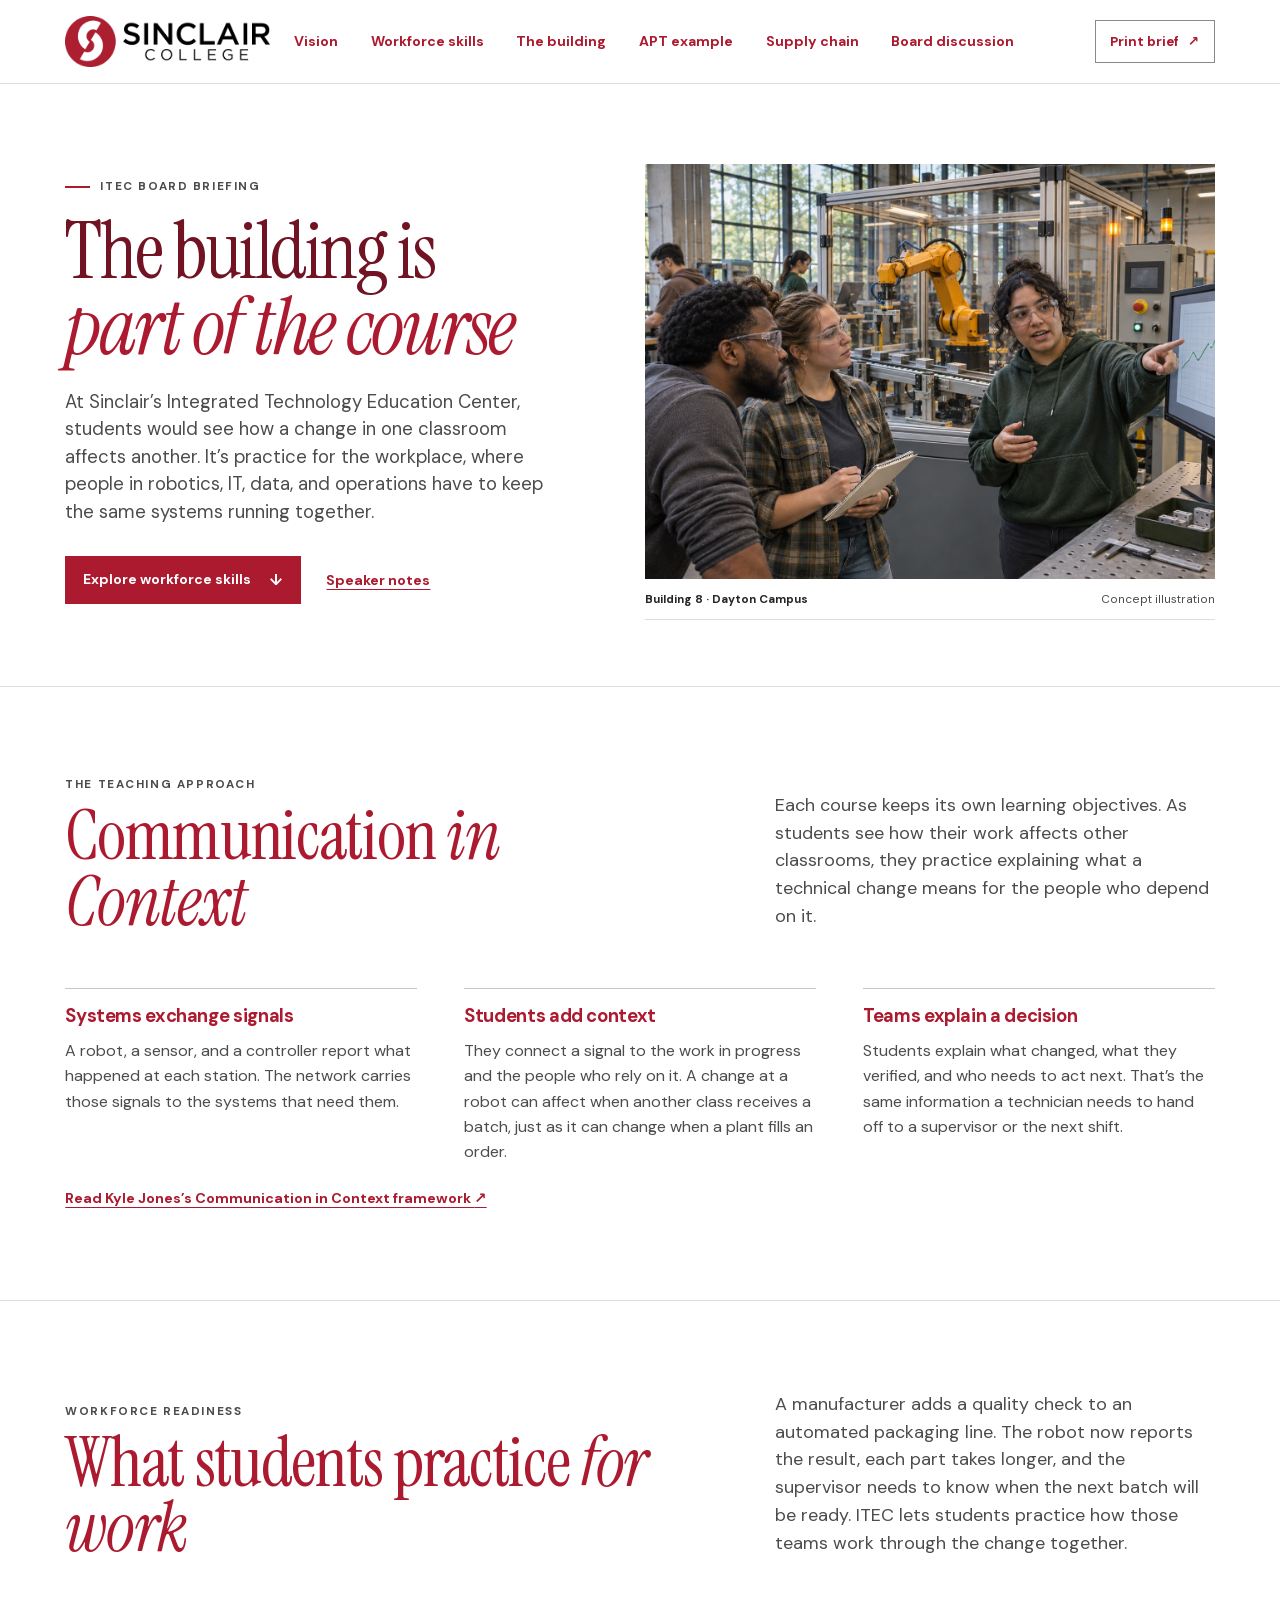
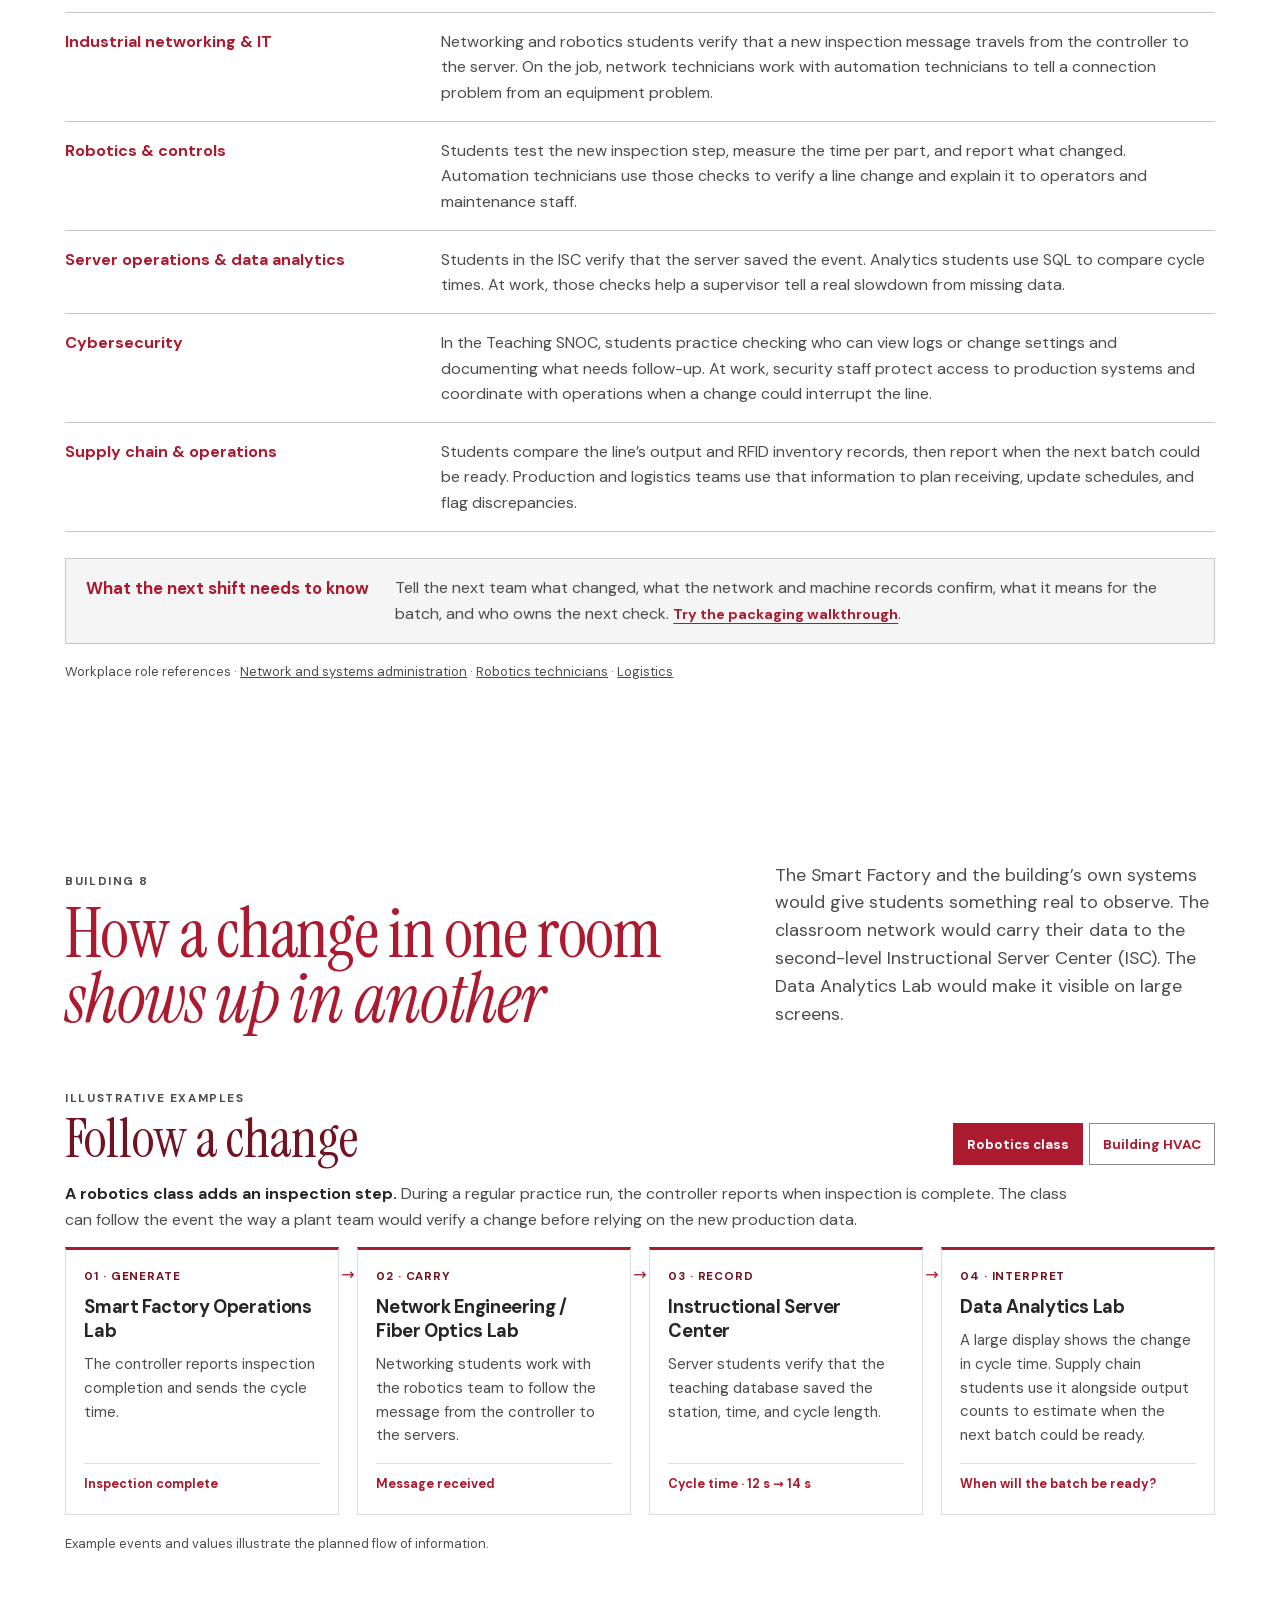
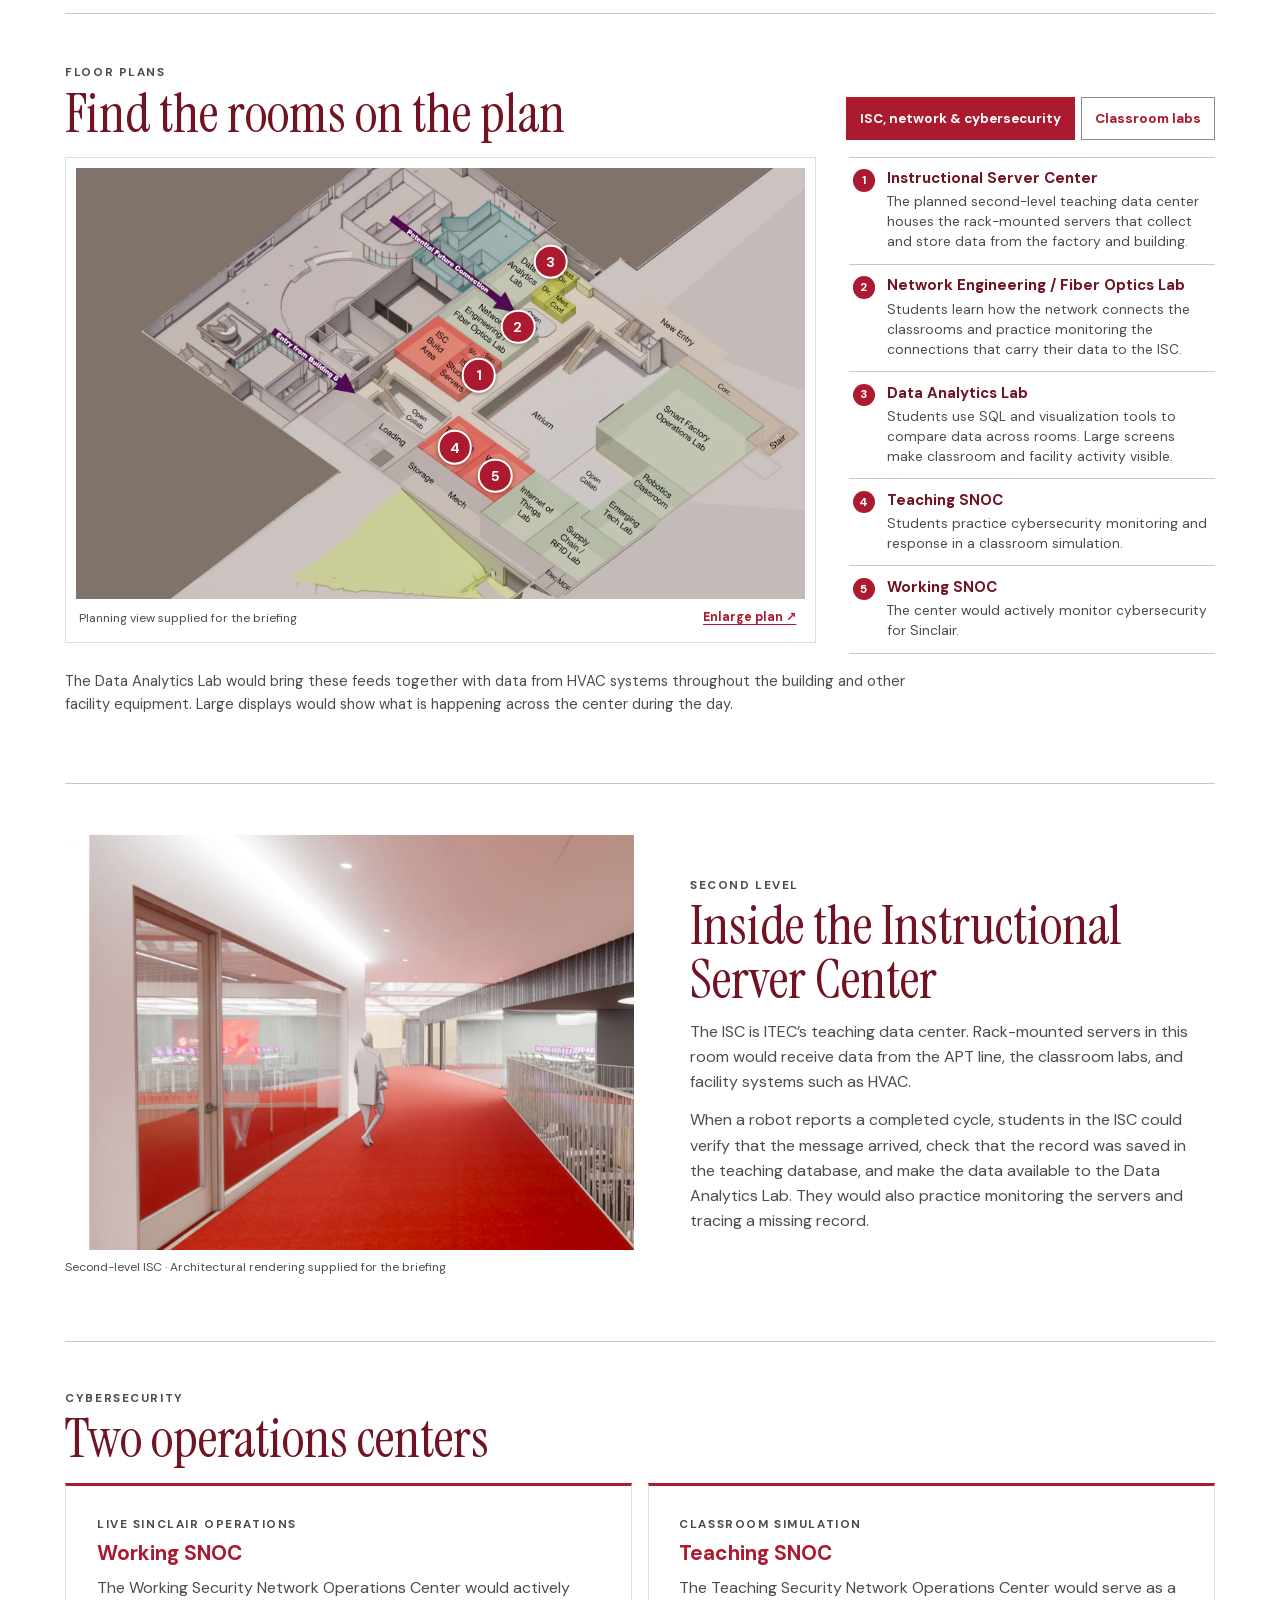
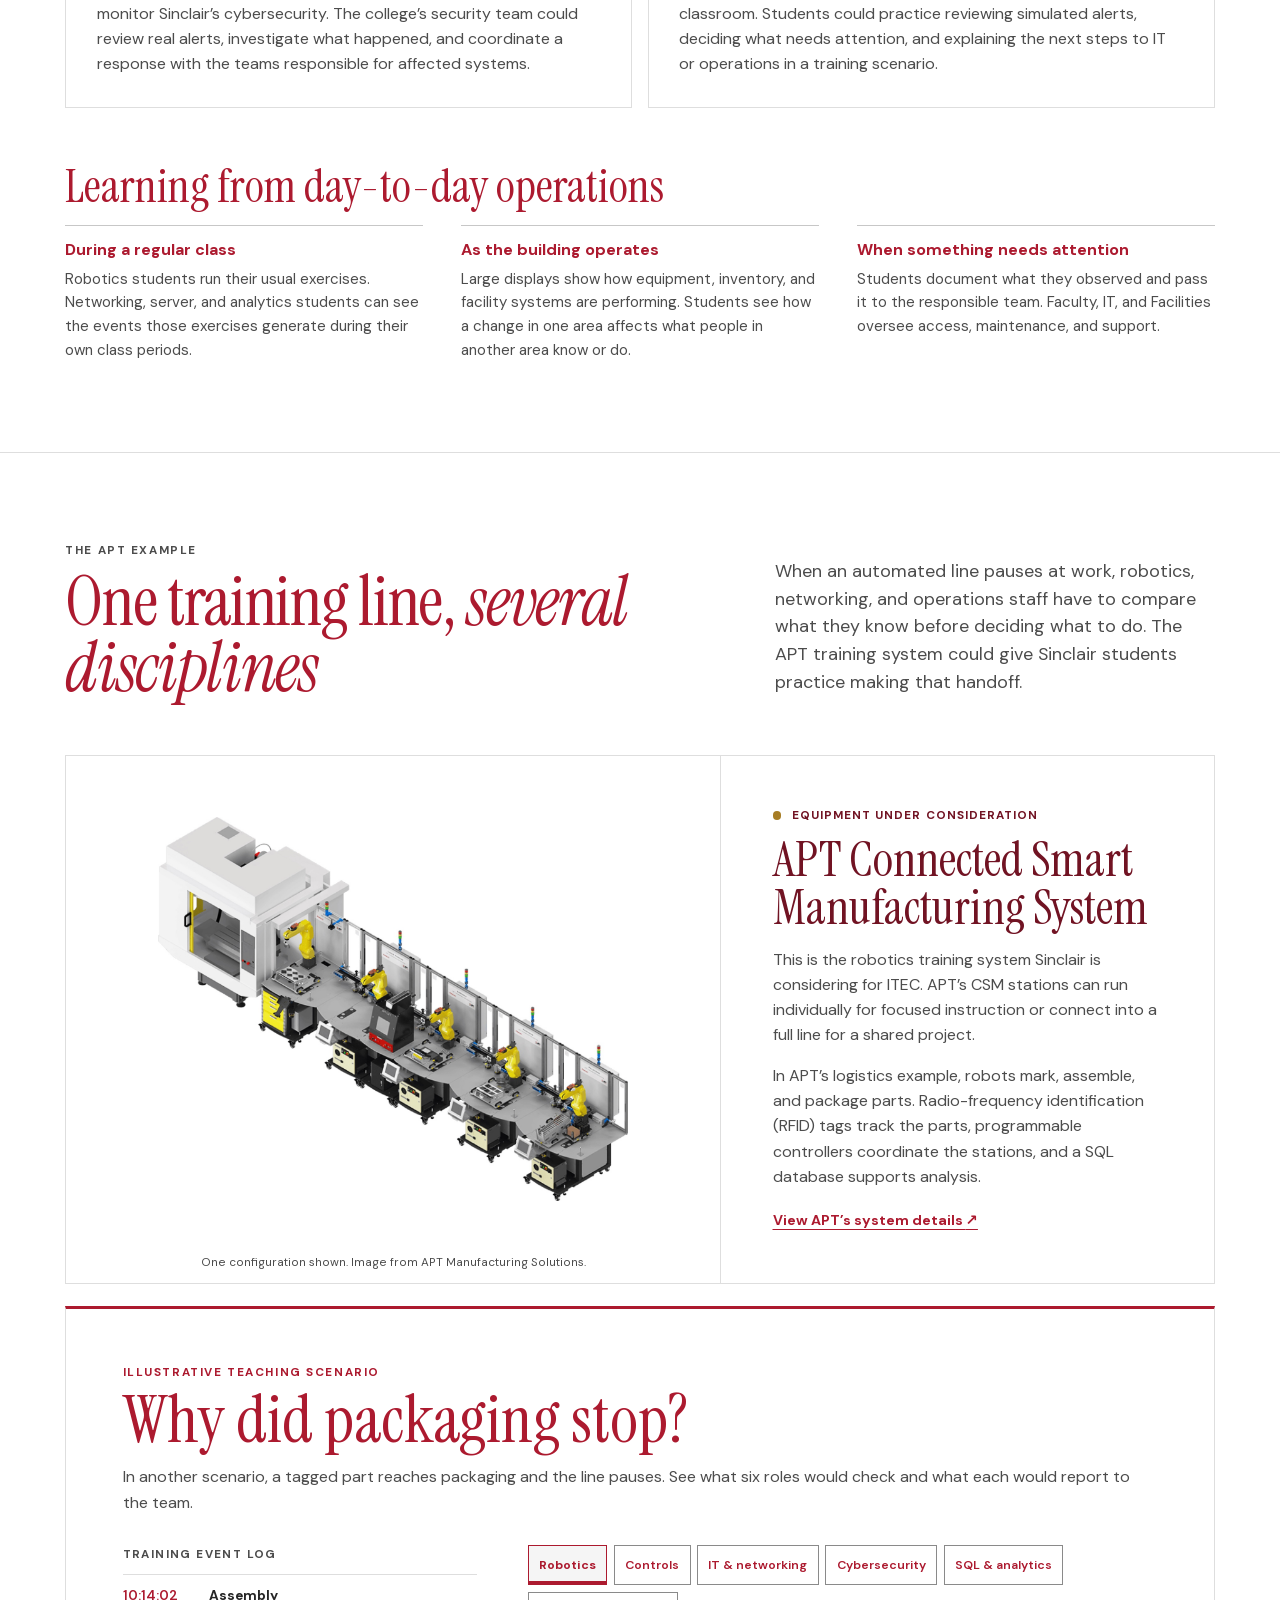
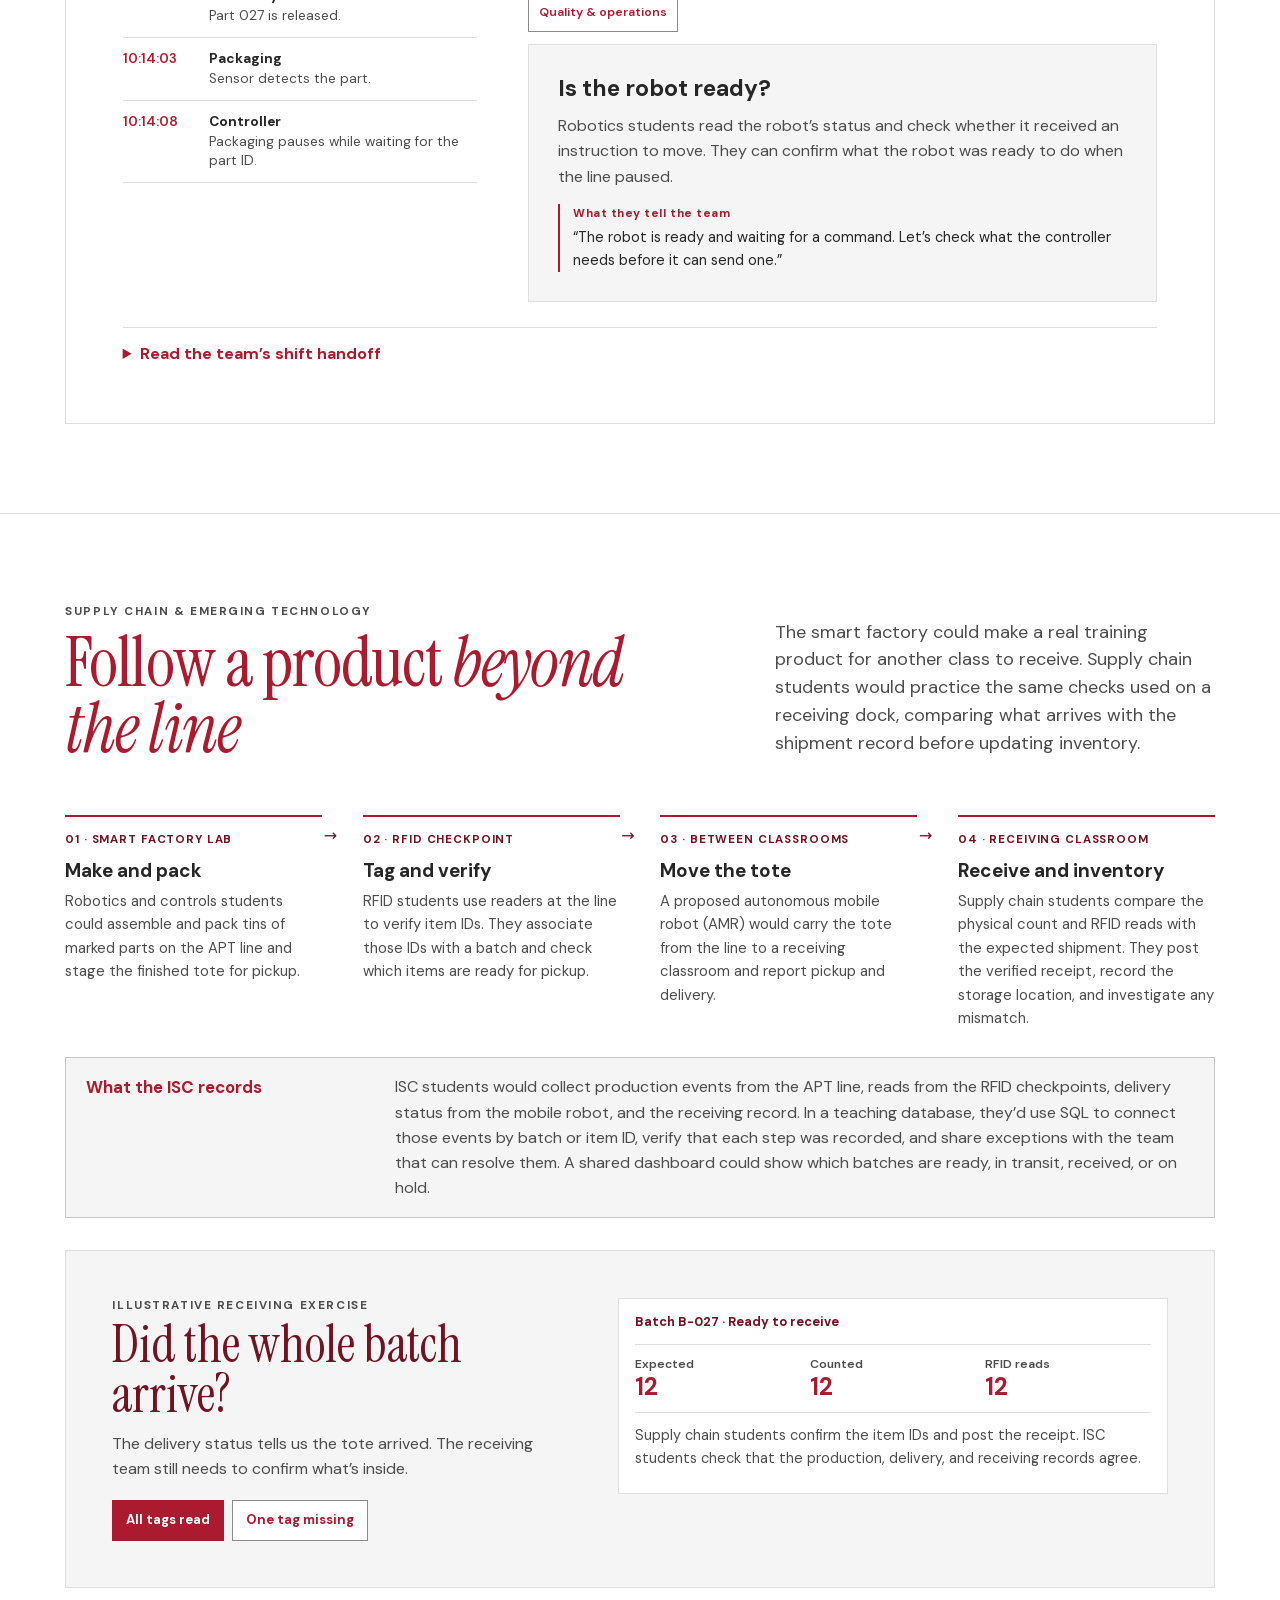
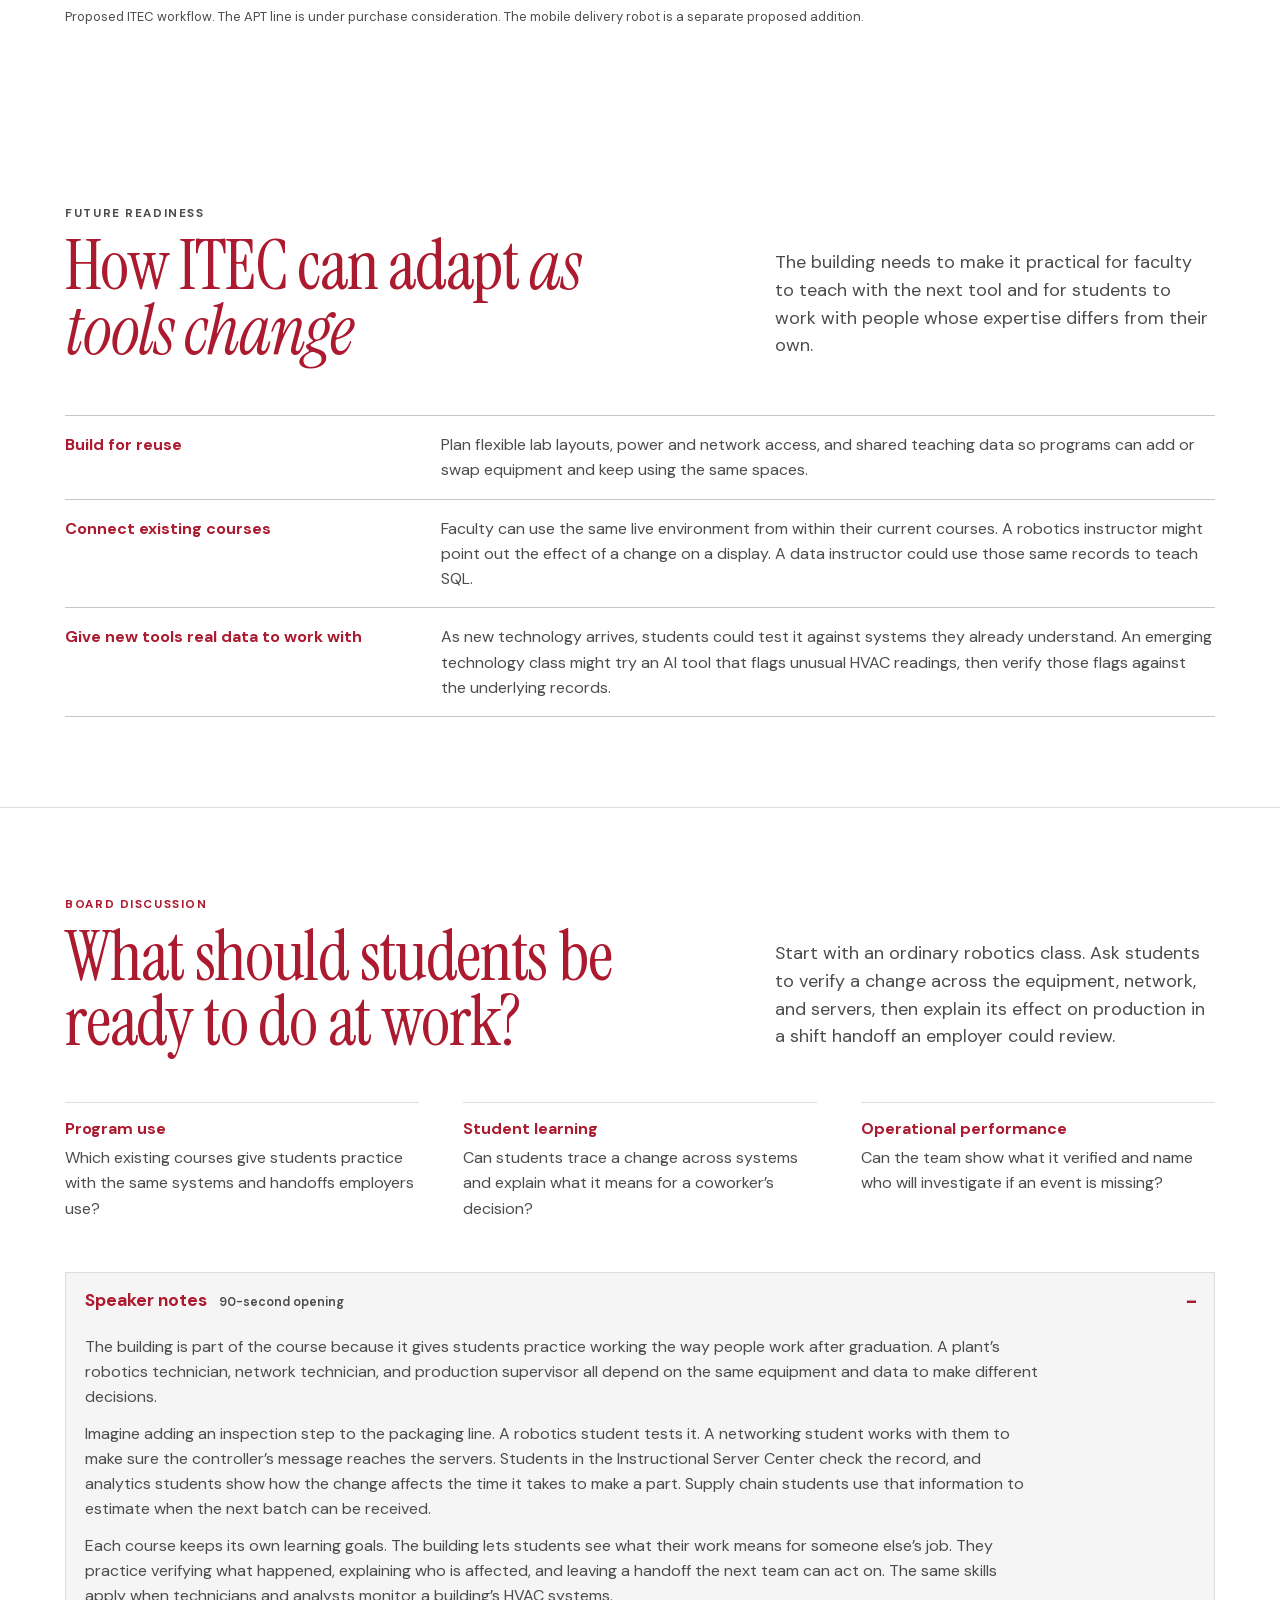
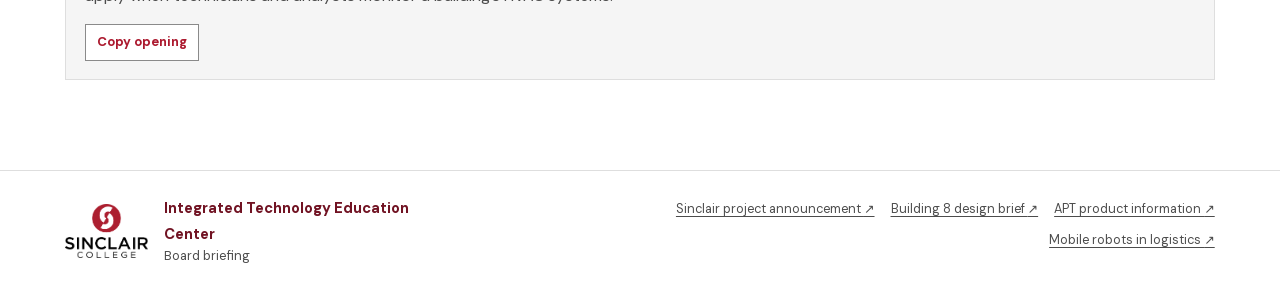
==== commit 00d8b1a2: "Connect ITEC coursework to workforce skills" ====
--- a/index.html
+++ b/index.html
@@ -4,9 +4,9 @@
   <meta charset="utf-8">
   <meta name="viewport" content="width=device-width, initial-scale=1">
   <meta name="theme-color" content="#ffffff">
-  <meta name="description" content="See how Sinclair’s Integrated Technology Education Center would connect the smart factory, classroom network, instructional servers, and building data so students can learn from everyday operations.">
+  <meta name="description" content="See how Sinclair’s Integrated Technology Education Center would prepare students to work across robotics, networking, cybersecurity, data, and production teams.">
   <meta property="og:title" content="ITEC | Board Briefing">
-  <meta property="og:description" content="Follow a robotics or HVAC change through the classroom network, instructional servers, and analytics displays at Sinclair’s proposed ITEC.">
+  <meta property="og:description" content="Follow an automated production change at Sinclair’s proposed ITEC and see how the skills students practice transfer to the workplace.">
   <meta property="og:url" content="https://itec-board-briefing.kylejones846.chatgpt.site/">
   <meta property="og:image" content="https://itec-board-briefing.kylejones846.chatgpt.site/assets/learning-lab.jpg">
   <title>ITEC | Board Briefing</title>
@@ -23,6 +23,7 @@
       </a>
       <nav class="primary-nav" aria-label="Briefing">
         <a href="#vision">Vision</a>
+        <a href="#workforce">Workforce skills</a>
         <a href="#building">The building</a>
         <a href="#apt">APT example</a>
         <a href="#supply-chain">Supply chain</a>
@@ -37,9 +38,9 @@
       <div class="hero-copy">
         <p class="eyebrow"><span class="eyebrow-rule" aria-hidden="true"></span> ITEC board briefing</p>
         <h1 id="title">The building is<br><em>part of the course</em></h1>
-        <p class="hero-intro">At Sinclair’s Integrated Technology Education Center, students could see how the work they do in class affects other classrooms, the network, and the building they learn in.</p>
+        <p class="hero-intro">At Sinclair’s Integrated Technology Education Center, students would see how a change in one classroom affects another. It’s practice for the workplace, where people in robotics, IT, data, and operations have to keep the same systems running together.</p>
         <div class="hero-actions">
-          <a class="button" href="#building">Explore the building <span aria-hidden="true">↓</span></a>
+          <a class="button" href="#workforce">Explore workforce skills <span aria-hidden="true">↓</span></a>
           <a class="text-link" href="#speaker-notes">Speaker notes</a>
         </div>
       </div>
@@ -56,7 +57,7 @@
             <p class="eyebrow">The teaching approach</p>
             <h2 id="vision-title">Communication <em>in Context</em></h2>
           </div>
-          <p class="section-intro">Each course keeps its own learning objectives. The building gives students a shared setting where they can see who relies on their work and explain what a change means for them.</p>
+          <p class="section-intro">Each course keeps its own learning objectives. As students see how their work affects other classrooms, they practice explaining what a technical change means for the people who depend on it.</p>
         </div>
         <div class="vision-grid">
           <article>
@@ -65,15 +66,54 @@
           </article>
           <article>
             <h3>Students add context</h3>
-            <p>They connect a signal to the work in progress and the people who rely on it. A change that looks small at a robot can affect when another class receives a batch.</p>
+            <p>They connect a signal to the work in progress and the people who rely on it. A change at a robot can affect when another class receives a batch, just as it can change when a plant fills an order.</p>
           </article>
           <article>
             <h3>Teams explain a decision</h3>
-            <p>Students explain what they know, what they still need to check, and how the next team’s needs could change their decision.</p>
+            <p>Students explain what changed, what they verified, and who needs to act next. That’s the same information a technician needs to hand off to a supervisor or the next shift.</p>
           </article>
         </div>
         <p class="vision-source"><a class="text-link" href="https://thecommcontext.com/">Read Kyle Jones’s Communication in Context framework <span aria-hidden="true">↗</span></a></p>
       </div>
+    </section>
+
+    <section id="workforce" class="wrap section-pad" aria-labelledby="workforce-title">
+      <div class="section-lead">
+        <div>
+          <p class="eyebrow">Workforce readiness</p>
+          <h2 id="workforce-title">What students practice <em>for work</em></h2>
+        </div>
+        <p class="section-intro">A manufacturer adds a quality check to an automated packaging line. The robot now reports the result, each part takes longer, and the supervisor needs to know when the next batch will be ready. ITEC lets students practice how those teams work through the change together.</p>
+      </div>
+
+      <dl class="future-plan">
+        <div>
+          <dt>Industrial networking &amp; IT</dt>
+          <dd>Networking and robotics students verify that a new inspection message travels from the controller to the server. On the job, network technicians work with automation technicians to tell a connection problem from an equipment problem.</dd>
+        </div>
+        <div>
+          <dt>Robotics &amp; controls</dt>
+          <dd>Students test the new inspection step, measure the time per part, and report what changed. Automation technicians use those checks to verify a line change and explain it to operators and maintenance staff.</dd>
+        </div>
+        <div>
+          <dt>Server operations &amp; data analytics</dt>
+          <dd>Students in the ISC verify that the server saved the event. Analytics students use SQL to compare cycle times. At work, those checks help a supervisor tell a real slowdown from missing data.</dd>
+        </div>
+        <div>
+          <dt>Cybersecurity</dt>
+          <dd>In the Teaching SNOC, students practice checking who can view logs or change settings and documenting what needs follow-up. At work, security staff protect access to production systems and coordinate with operations when a change could interrupt the line.</dd>
+        </div>
+        <div>
+          <dt>Supply chain &amp; operations</dt>
+          <dd>Students compare the line’s output and RFID inventory records, then report when the next batch could be ready. Production and logistics teams use that information to plan receiving, update schedules, and flag discrepancies.</dd>
+        </div>
+      </dl>
+
+      <div class="data-route">
+        <h3>What the next shift needs to know</h3>
+        <p>Tell the next team what changed, what the network and machine records confirm, what it means for the batch, and who owns the next check. <a class="text-link" href="#walkthrough">Try the packaging walkthrough</a>.</p>
+      </div>
+      <p class="section-note">Workplace role references · <a href="https://www.bls.gov/ooh/computer-and-information-technology/network-and-computer-systems-administrators.htm">Network and systems administration</a> · <a href="https://www.onetonline.org/link/summary/17-3024.01">Robotics technicians</a> · <a href="https://www.bls.gov/ooh/business-and-financial/logisticians.htm">Logistics</a></p>
     </section>
 
     <section class="building" id="building" aria-labelledby="building-title">
@@ -99,7 +139,7 @@
           </div>
 
           <div class="trace-panel" id="trace-robot">
-            <p class="trace-summary"><strong>A robotics class adds an inspection step.</strong> During a regular practice run, the robot sends a new event when inspection is complete. The new step changes which messages travel over the network and what students in other rooms see.</p>
+            <p class="trace-summary"><strong>A robotics class adds an inspection step.</strong> During a regular practice run, the controller reports when inspection is complete. The class can follow the event the way a plant team would verify a change before relying on the new production data.</p>
             <ol class="building-flow">
               <li>
                 <span class="flow-step">01 · Generate</span>
@@ -110,19 +150,19 @@
               <li>
                 <span class="flow-step">02 · Carry</span>
                 <h4>Network Engineering / Fiber Optics Lab</h4>
-                <p>Students follow the message across the classroom network and check that it reached the servers.</p>
+                <p>Networking students work with the robotics team to follow the message from the controller to the servers.</p>
                 <span class="trace-result">Message received</span>
               </li>
               <li>
                 <span class="flow-step">03 · Record</span>
                 <h4>Instructional Server Center</h4>
-                <p>Students upstairs verify that the teaching database saved the station, time, and cycle length.</p>
+                <p>Server students verify that the teaching database saved the station, time, and cycle length.</p>
                 <span class="trace-result">Cycle time · 12 s → 14 s</span>
               </li>
               <li>
                 <span class="flow-step">04 · Interpret</span>
                 <h4>Data Analytics Lab</h4>
-                <p>A large display shows the change in cycle time. Supply chain students can ask what it means for the next batch.</p>
+                <p>A large display shows the change in cycle time. Supply chain students use it alongside output counts to estimate when the next batch could be ready.</p>
                 <span class="trace-result">When will the batch be ready?</span>
               </li>
             </ol>
@@ -267,7 +307,7 @@
           <p class="eyebrow">The APT example</p>
           <h2 id="apt-title">One training line, <em>several disciplines</em></h2>
         </div>
-        <p class="section-intro">A manufacturing student might first see a robot that stopped. An IT student sees messages moving between systems. A data student can reconstruct the sequence. Each brings a skill the others need.</p>
+        <p class="section-intro">When an automated line pauses at work, robotics, networking, and operations staff have to compare what they know before deciding what to do. The APT training system could give Sinclair students practice making that handoff.</p>
       </div>
 
       <div class="equipment">
@@ -288,7 +328,7 @@
         <div class="scenario-heading">
           <p class="eyebrow">Illustrative teaching scenario</p>
           <h3>Why did packaging stop?</h3>
-          <p>A tagged part reaches packaging and the line pauses. Follow the same event from six student perspectives.</p>
+          <p>In another scenario, a tagged part reaches packaging and the line pauses. See what six roles would check and what each would report to the team.</p>
         </div>
 
         <div class="scenario-grid">
@@ -325,7 +365,7 @@
 
             <article class="role-panel" id="role-it">
               <h4>Did the station receive the message?</h4>
-              <p>IT students check the station’s connection and look for a record of the tag reader’s message. The station stayed online during the pause, so they check the handoff from reader to controller.</p>
+              <p>Networking students confirm the station stayed online during the pause. They work with controls students to check whether the tag reader’s message reached the controller. On a plant floor, those checks help determine which team should investigate next.</p>
               <p class="handoff"><strong>What they tell the team</strong> “The station stayed connected. We still need to verify whether the reader sent a valid ID.”</p>
             </article>
 
@@ -350,7 +390,7 @@
         </div>
 
         <details class="team-brief">
-          <summary>Read the team’s briefing</summary>
+          <summary>Read the team’s shift handoff</summary>
           <p>“Packaging paused while waiting for a valid ID. The sequence points to part 027. The robot was ready and the station stayed connected. Our next step is to verify the reader-to-controller handoff and record the result of a supervised test before releasing the part.”</p>
         </details>
       </div>
@@ -363,7 +403,7 @@
             <p class="eyebrow">Supply chain &amp; emerging technology</p>
             <h2 id="supply-title">Follow a product <em>beyond the line</em></h2>
           </div>
-          <p class="section-intro">The smart factory could make a real training product for another class to receive. Supply chain students would work with what the robotics students produce, and students in the ISC would keep a record of the trip.</p>
+          <p class="section-intro">The smart factory could make a real training product for another class to receive. Supply chain students would practice the same checks used on a receiving dock, comparing what arrives with the shipment record before updating inventory.</p>
         </div>
 
         <ol class="shipment-flow" aria-label="Physical movement of the finished product">
@@ -458,23 +498,23 @@
         <div class="section-lead">
           <div>
             <p class="eyebrow">Board discussion</p>
-            <h2 id="board-title">What should students be able to see?</h2>
-          </div>
-          <p class="section-intro">The first demonstration could use a routine robotics class. Change one step, follow the event to the second-level ISC, and show what another class can learn from it.</p>
+            <h2 id="board-title">What should students be ready to do at work?</h2>
+          </div>
+          <p class="section-intro">Start with an ordinary robotics class. Ask students to verify a change across the equipment, network, and servers, then explain its effect on production in a shift handoff an employer could review.</p>
         </div>
 
         <dl class="board-measures">
-          <div><dt>Program use</dt><dd>Which existing courses can use the data or displays during regular instruction?</dd></div>
-          <div><dt>Student learning</dt><dd>Can a student explain how a change in one room affects another team’s work?</dd></div>
-          <div><dt>Operational performance</dt><dd>Can students and instructors see whether events reach the servers and displays, and who follows up when they don’t?</dd></div>
+          <div><dt>Program use</dt><dd>Which existing courses give students practice with the same systems and handoffs employers use?</dd></div>
+          <div><dt>Student learning</dt><dd>Can students trace a change across systems and explain what it means for a coworker’s decision?</dd></div>
+          <div><dt>Operational performance</dt><dd>Can the team show what it verified and name who will investigate if an event is missing?</dd></div>
         </dl>
 
         <details class="speaker-notes" id="speaker-notes" open>
           <summary><span>Speaker notes</span><small>90-second opening</small></summary>
           <div class="notes-content" id="opening">
-            <p>In ITEC, the building itself becomes part of the course. A robotics student could make a change during an ordinary class and see it travel through the same systems another class is learning to operate.</p>
-            <p>Picture a student adding an inspection step on the APT line we’re considering. The network carries the new event upstairs. In the second-level Instructional Server Center, students can see it arrive at the rack-mounted servers and verify that it was saved. The Data Analytics Lab puts the change on a large screen, and a supply chain student can ask what it means for when a batch will be ready.</p>
-            <p>We can do the same with the building’s HVAC readings. We’d also have two cybersecurity centers. One would monitor Sinclair’s live systems. In the other, students would practice with simulations. Each course keeps its learning goals. The building lets students see who depends on their work and what happens after they make a decision.</p>
+            <p>The building is part of the course because it gives students practice working the way people work after graduation. A plant’s robotics technician, network technician, and production supervisor all depend on the same equipment and data to make different decisions.</p>
+            <p>Imagine adding an inspection step to the packaging line. A robotics student tests it. A networking student works with them to make sure the controller’s message reaches the servers. Students in the Instructional Server Center check the record, and analytics students show how the change affects the time it takes to make a part. Supply chain students use that information to estimate when the next batch can be received.</p>
+            <p>Each course keeps its own learning goals. The building lets students see what their work means for someone else’s job. They practice verifying what happened, explaining who is affected, and leaving a handoff the next team can act on. The same skills apply when technicians and analysts monitor a building’s HVAC systems.</p>
           </div>
           <div class="notes-actions">
             <button class="copy-button" type="button" data-copy hidden>Copy opening</button>
@@ -514,9 +554,11 @@
       <p class="eyebrow">Board briefing</p>
     </div>
     <h1>ITEC | The building is part of the course</h1>
-    <p class="print-intro">In Building 8, students could see how a change they make during a regular class affects the systems and people in other rooms. Each course keeps its learning objectives while the building makes those connections visible.</p>
-    <h2>What happens when a robot changes?</h2>
-    <p>Sinclair is considering APT’s Connected Smart Manufacturing system. If a robotics class adds an inspection step, the robot’s controller reports a new event. The Network Engineering / Fiber Optics Lab supports the classroom network that carries it to the second-level Instructional Server Center (ISC). Students there verify the event was saved in the teaching database hosted on the rack-mounted servers. The Data Analytics Lab puts the change on a large screen so another class can see its effect.</p>
+    <p class="print-intro">In Building 8, students would see how work in one class affects people and systems in another. Each course keeps its learning objectives while students practice how robotics, IT, data, and operations teams work together on the job.</p>
+    <h2>When a plant adds an inspection step</h2>
+    <p>On the APT line Sinclair is considering, robotics students could test a new inspection step and work with networking students to verify the controller’s message reaches the second-level Instructional Server Center (ISC). Server students would check the record, analytics students would compare cycle times in SQL, and supply chain students would estimate when the batch could be received.</p>
+    <h2>What students can demonstrate</h2>
+    <p>Students hand off what changed, how they verified it, what it means for production, and who needs to act next. Employers can use that handoff to assess both technical troubleshooting and communication across teams.</p>
     <h2>What else can students see?</h2>
     <p>Analytics students work with data from Smart Factory, Robotics, Supply Chain / RFID, Internet of Things, and Emerging Tech. The lab also brings building-wide HVAC and facility readings to the large displays. Students can compare a fan’s start time with temperature readings and explain what they would ask Facilities to check.</p>
     <h2>From production to inventory</h2>
@@ -524,7 +566,7 @@
     <h2>Two cybersecurity operations centers</h2>
     <p>The Working SNOC would actively monitor Sinclair’s cybersecurity. In the Teaching SNOC, students would practice reviewing and responding to simulated incidents.</p>
     <h2>Communication in Context</h2>
-    <p>The equipment and network carry the signal. Students give it meaning by explaining what happened, who needs to know, and what another team can do with that information. Faculty, IT, and Facilities support day-to-day operation and maintenance.</p>
+    <p>Faculty, IT, and Facilities support the teaching environment. Students learn to connect the data they see to the decisions another team has to make.</p>
     <p class="print-sources"><a href="https://www.sinclair.edu/news/article/sinclair-announces-integrated-technology-education-center-itec-a-30-million-initiative-set-to-meet-the-convergence-of-it-cybersecurity-ai/">Sinclair’s project announcement</a> · <a href="https://aptmfg.com/products/csm/">APT Connected Smart Manufacturing</a> · <a href="https://thecommcontext.com/">Communication in Context</a></p>
   </article>
 </body>
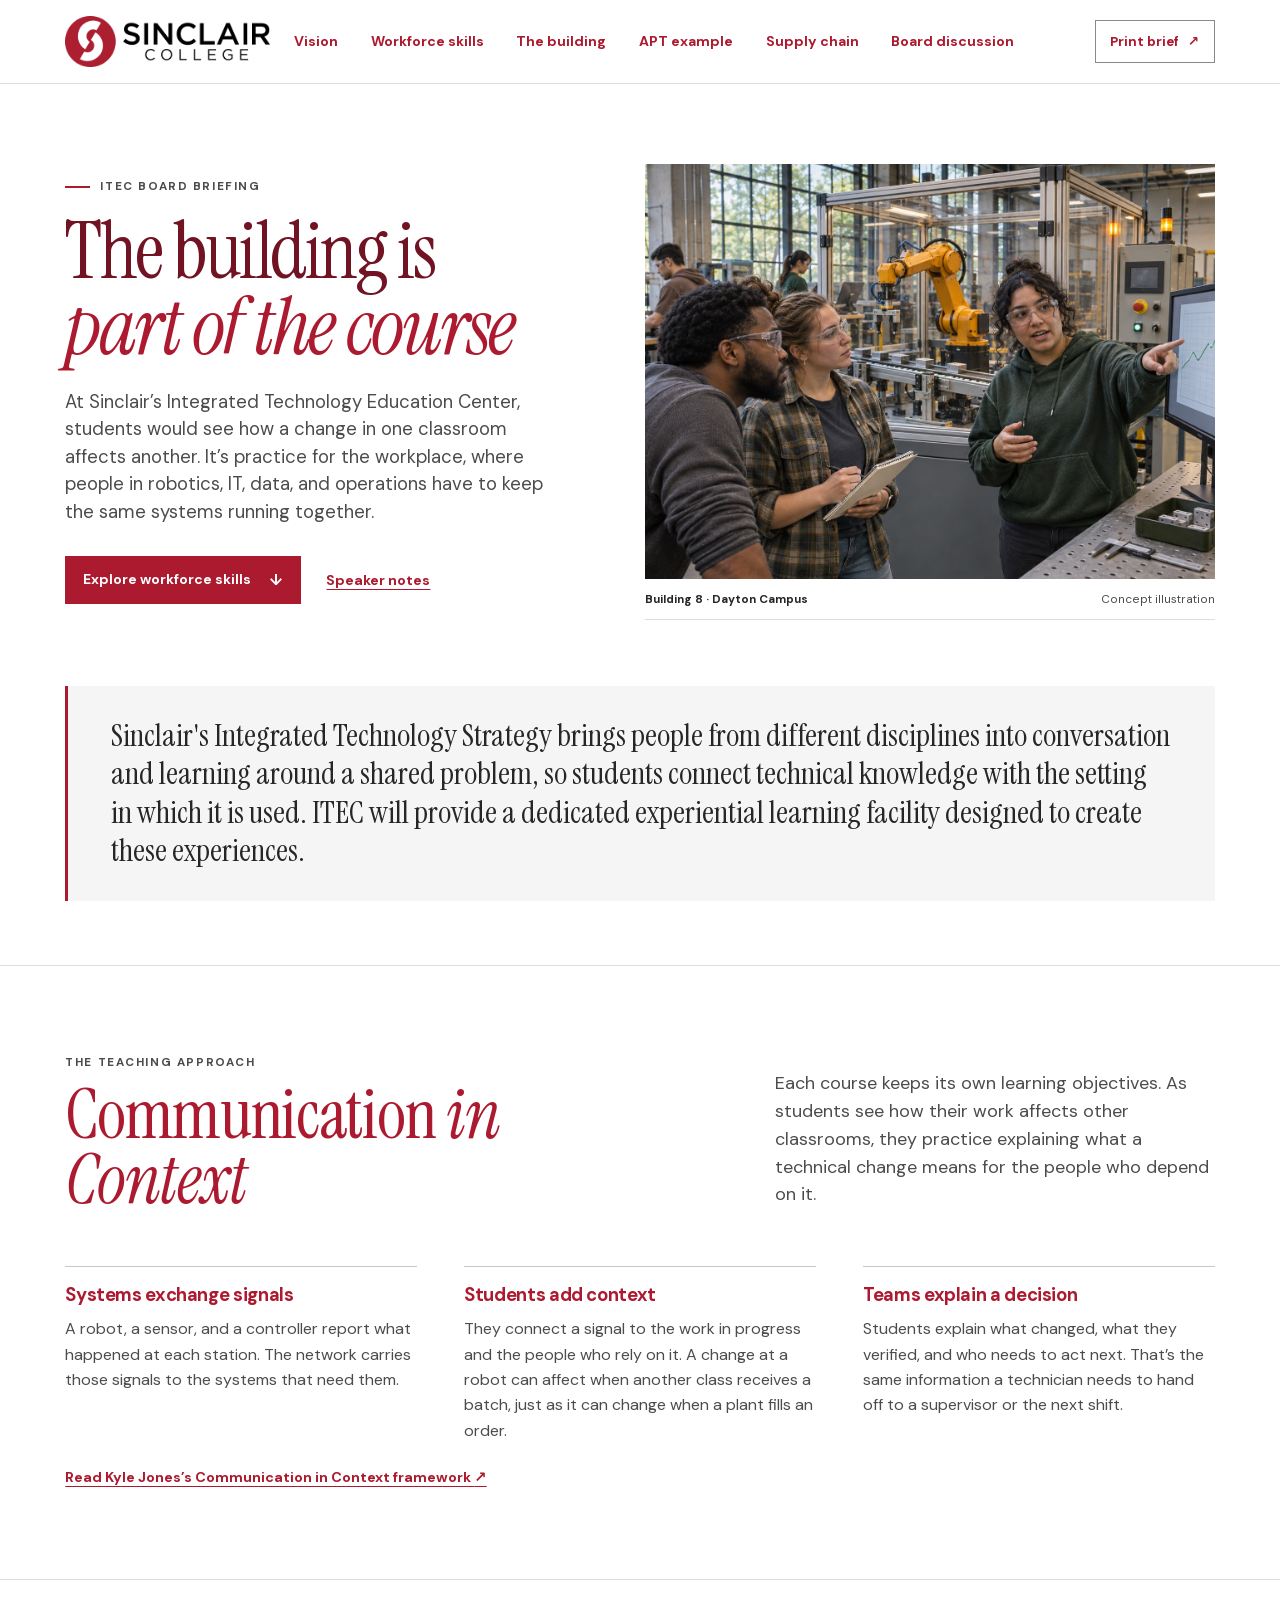
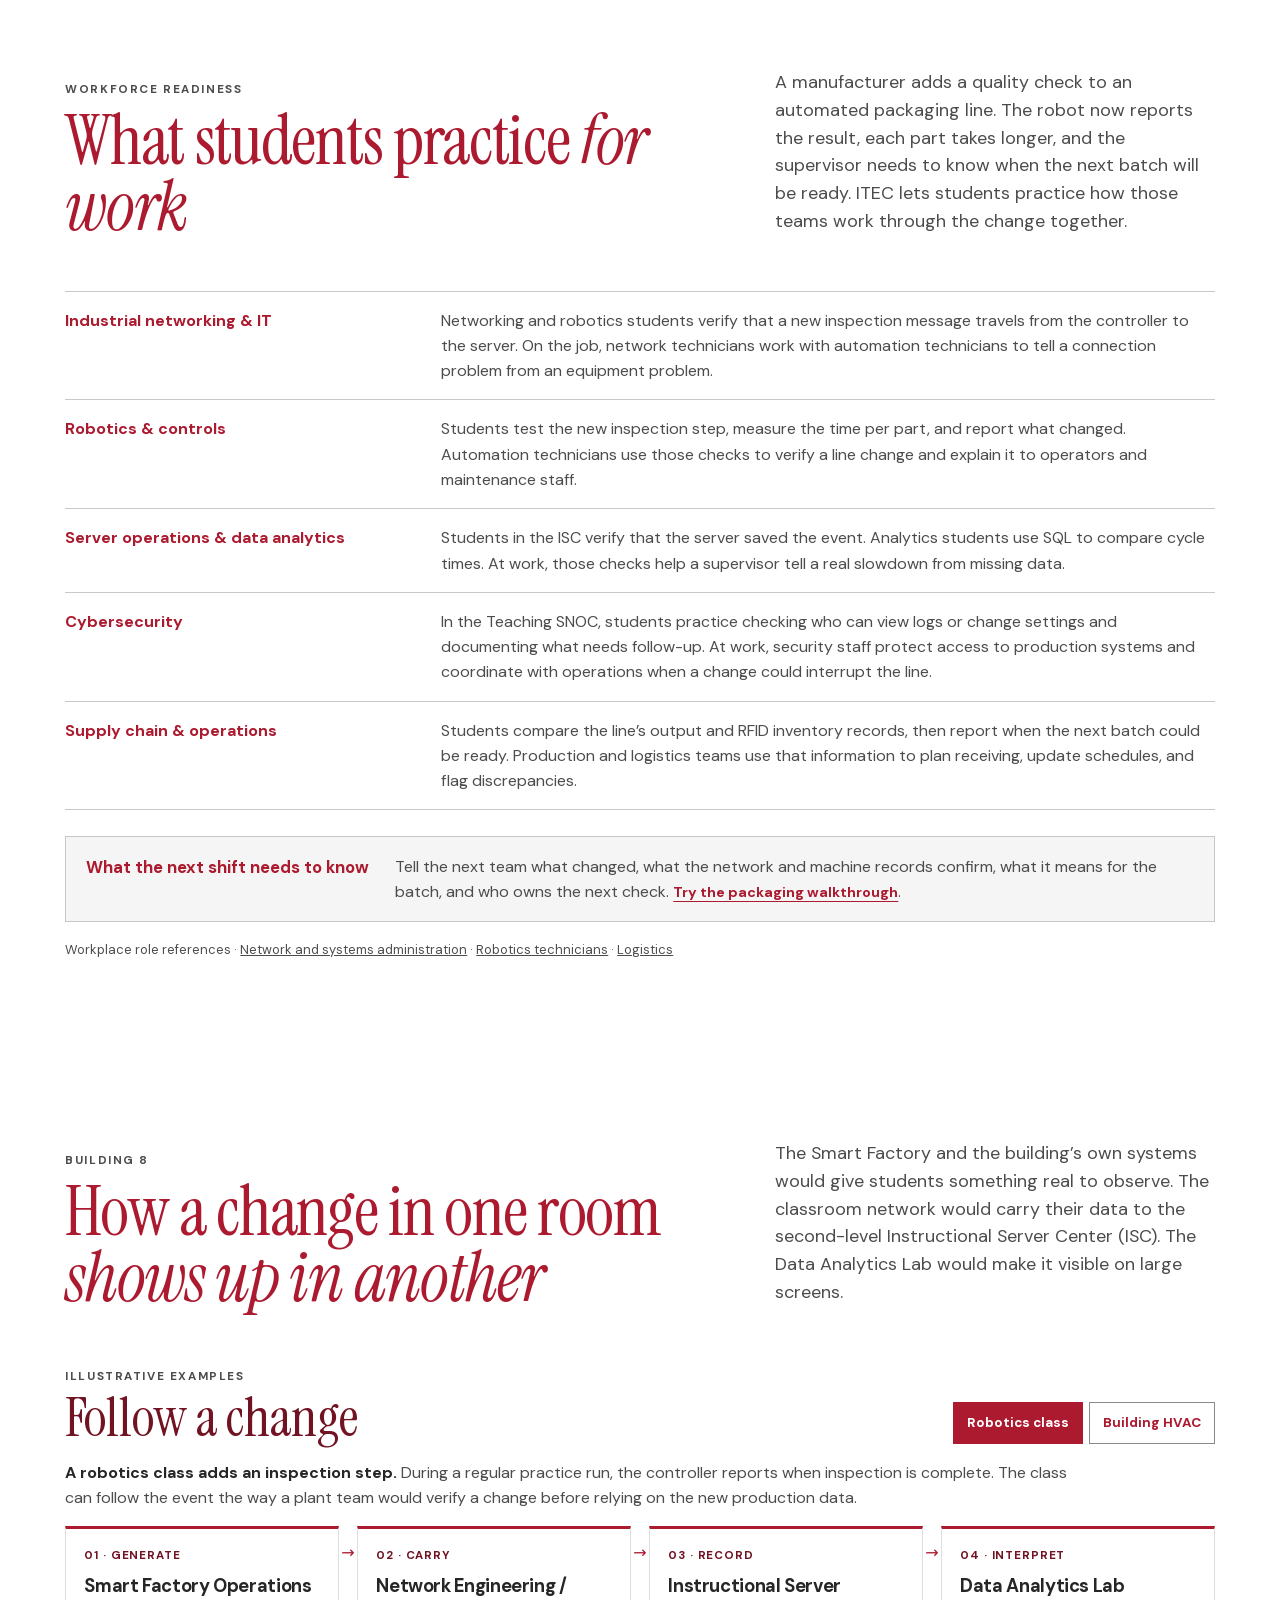
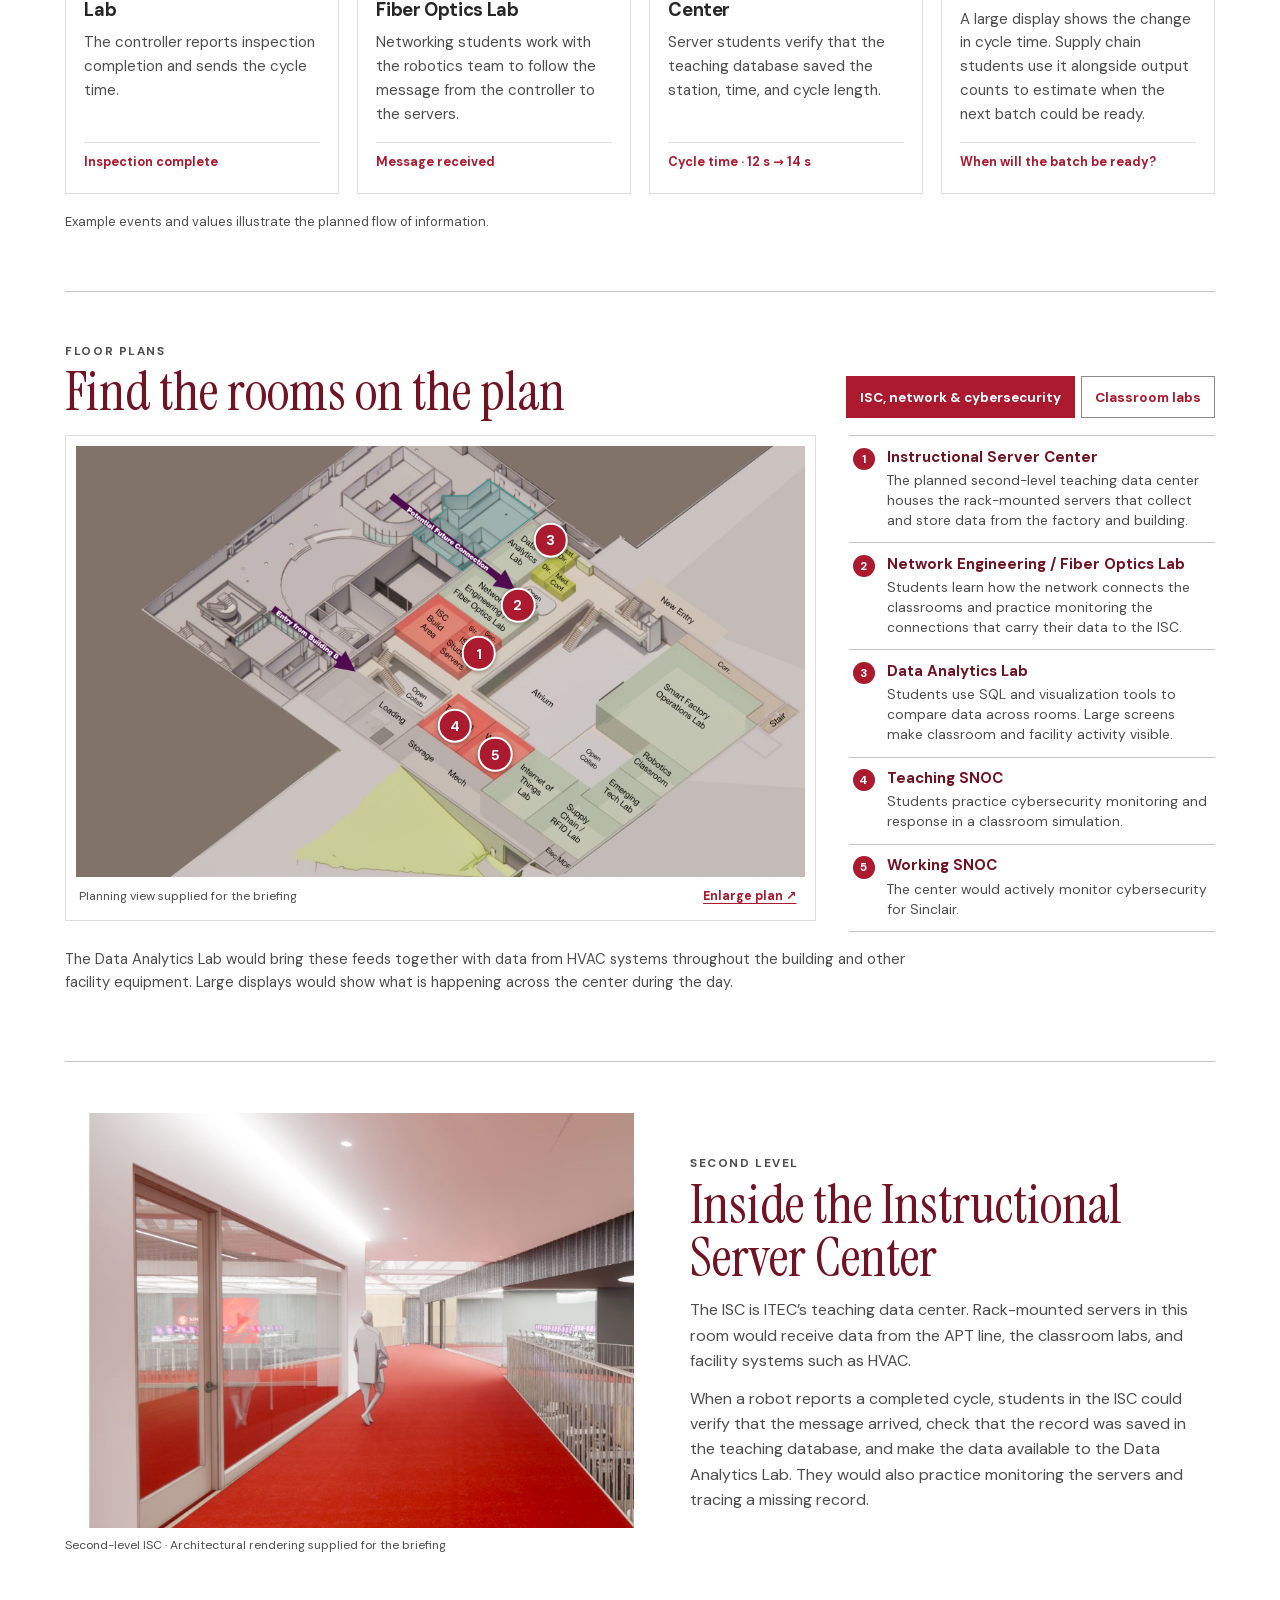
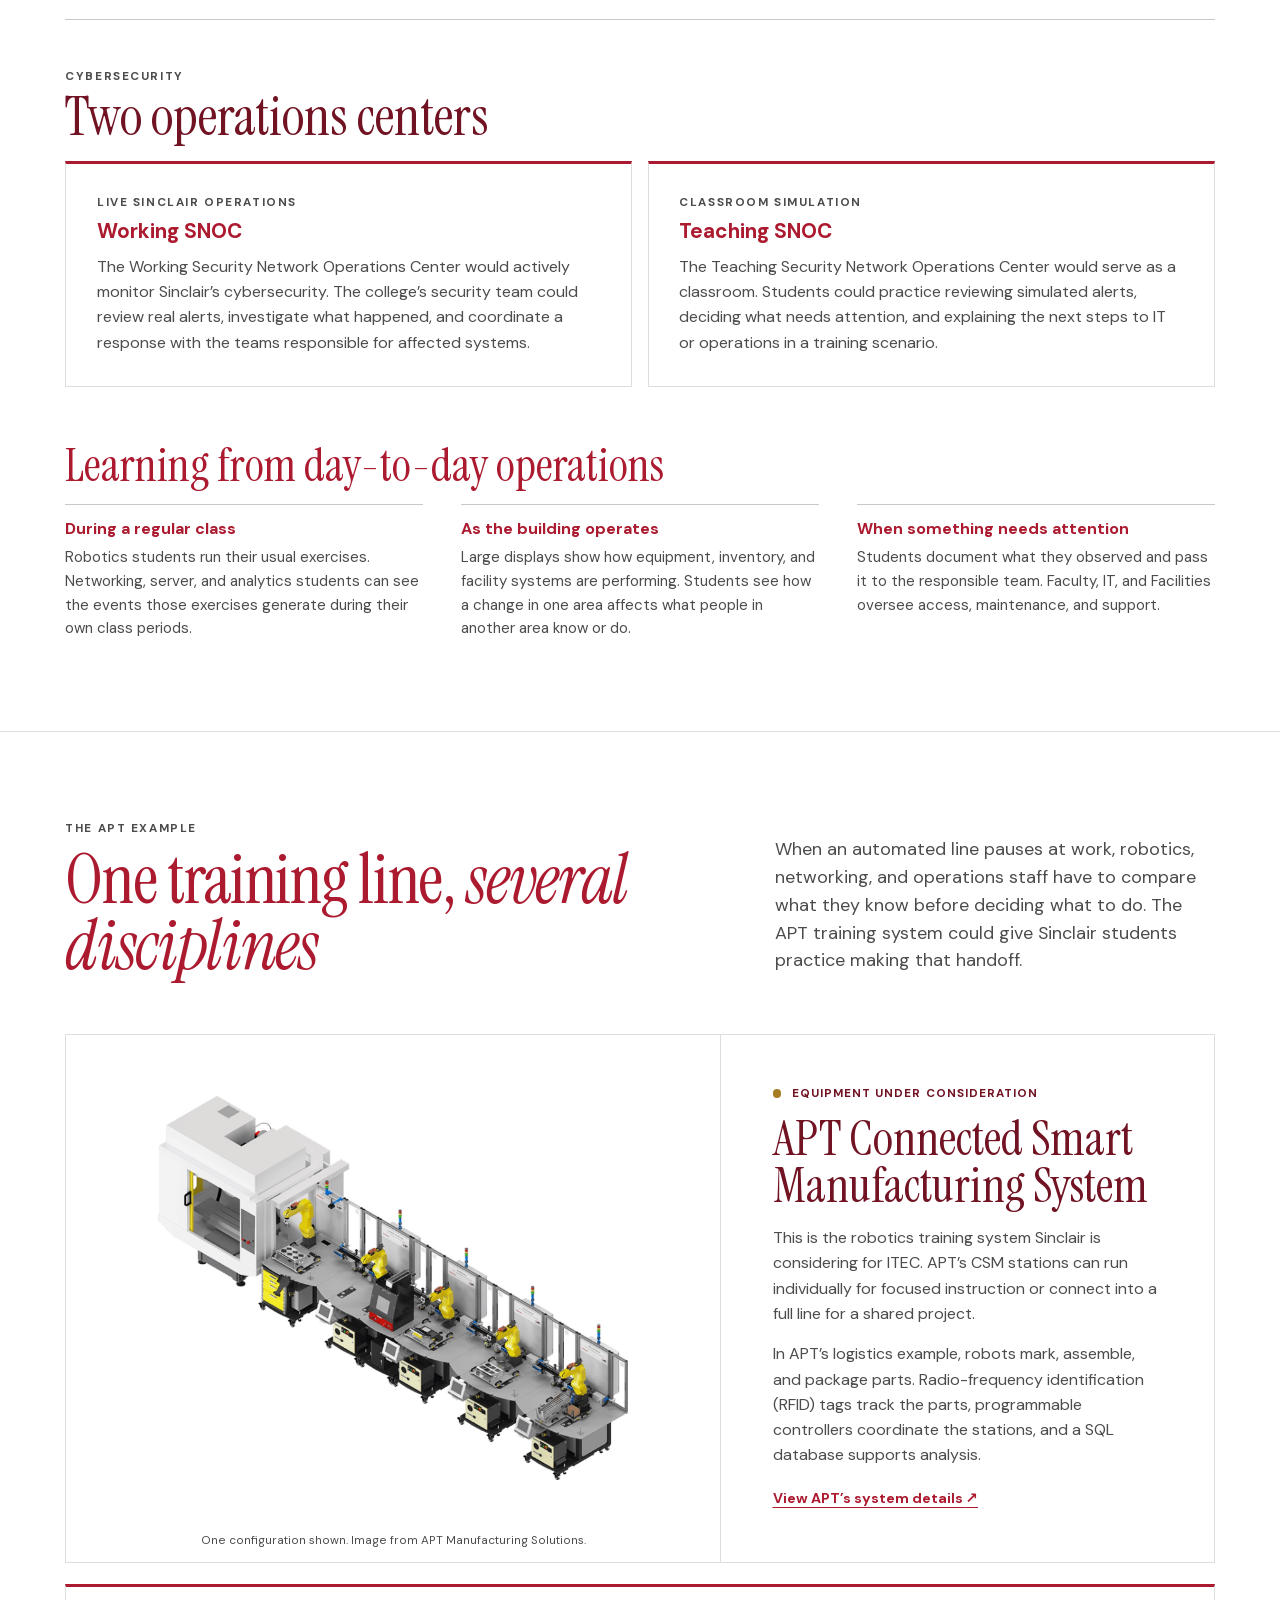
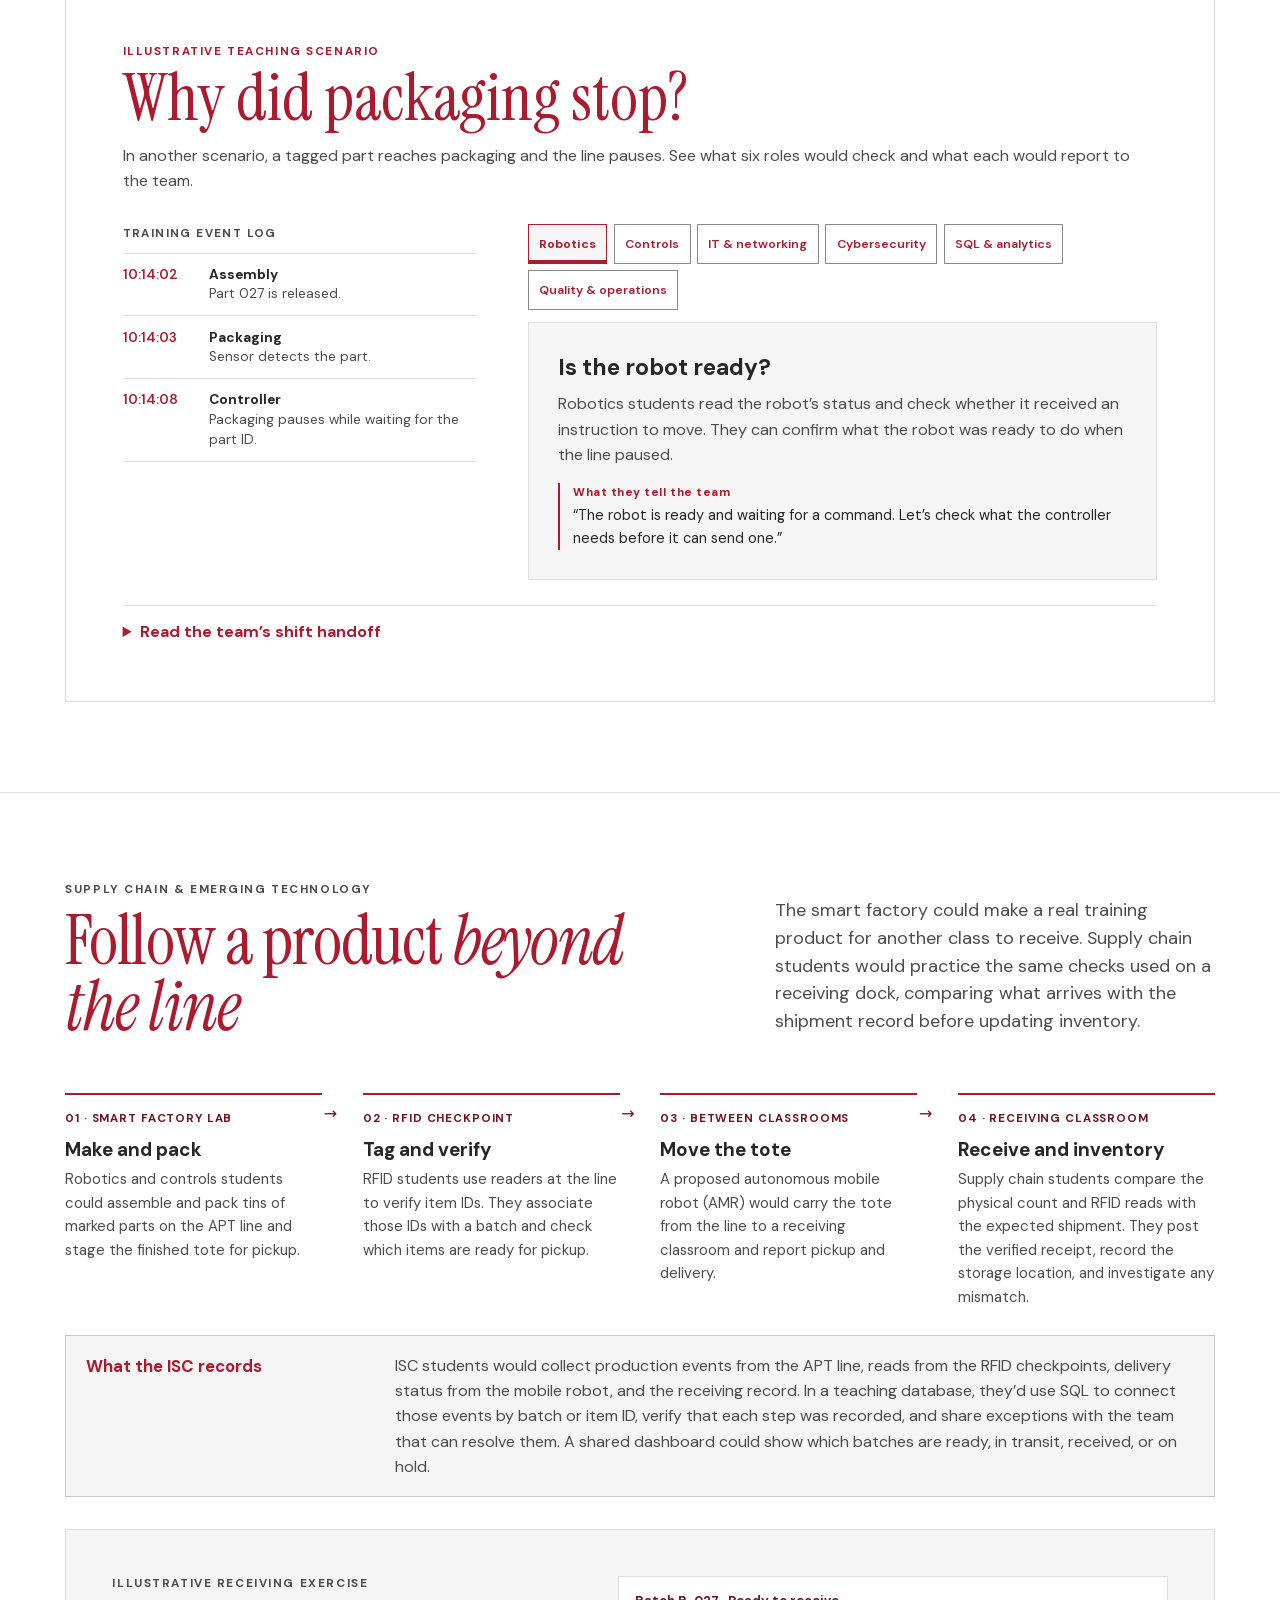
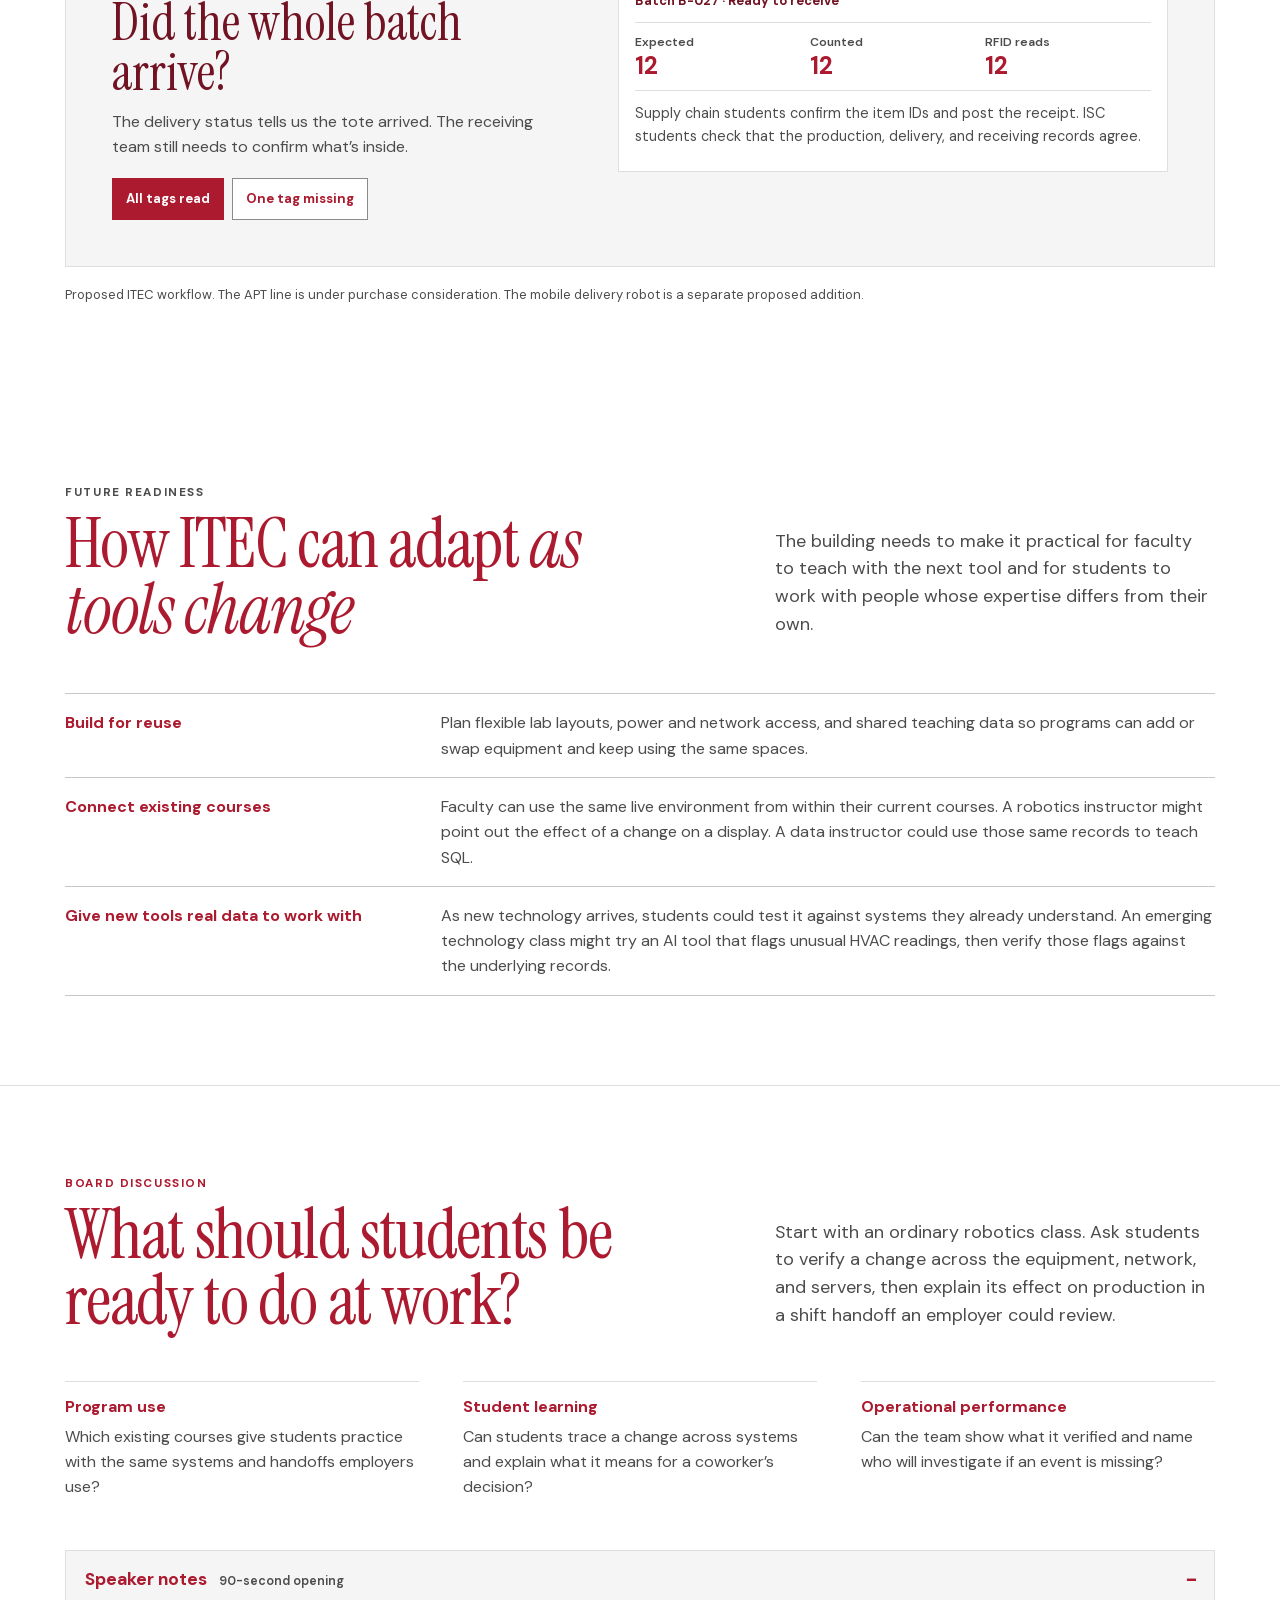
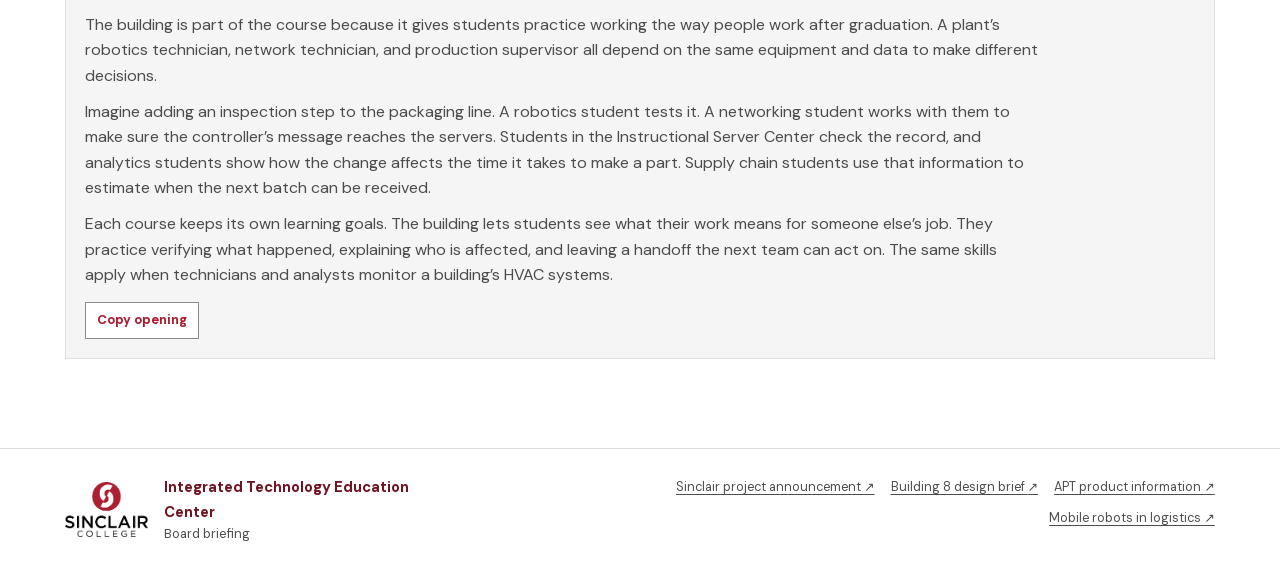
==== commit c53ac18f: "Add Integrated Technology Strategy quote" ====
--- a/index.html
+++ b/index.html
@@ -50,6 +50,10 @@
       </figure>
     </section>
 
+    <blockquote class="strategy-quote wrap" id="strategy-quote">
+      <p>Sinclair's Integrated Technology Strategy brings people from different disciplines into conversation and learning around a shared problem, so students connect technical knowledge with the setting in which it is used. ITEC will provide a dedicated experiential learning facility designed to create these experiences.</p>
+    </blockquote>
+
     <section id="vision" class="vision" aria-labelledby="vision-title">
       <div class="wrap section-pad">
         <div class="section-lead">
--- a/styles.css
+++ b/styles.css
@@ -169,6 +169,18 @@
 
 .hero-image figcaption { display: flex; justify-content: space-between; flex-wrap: wrap; gap: 0.25rem 0.9rem; padding: 0.72rem 0; }
 .hero-image figcaption strong { color: var(--ink); font-weight: 700; }
+
+.strategy-quote {
+  margin-block: 0 clamp(2.75rem, 5vw, 4.25rem);
+  padding: clamp(1.1rem, 2.4vw, 2rem) clamp(1.2rem, 3.3vw, 2.75rem);
+  border-inline-start: 3px solid var(--brand-red);
+  background: var(--tint);
+  color: var(--ink);
+  font: 400 clamp(1.5rem, 2.45vw, 2.2rem)/1.22 var(--serif);
+  scroll-margin-top: 1.5rem;
+}
+
+.strategy-quote p { max-width: 72rem; }
 
 .section-pad { padding-block: clamp(3.4rem, 7vw, 6.75rem); }
 .section-lead {
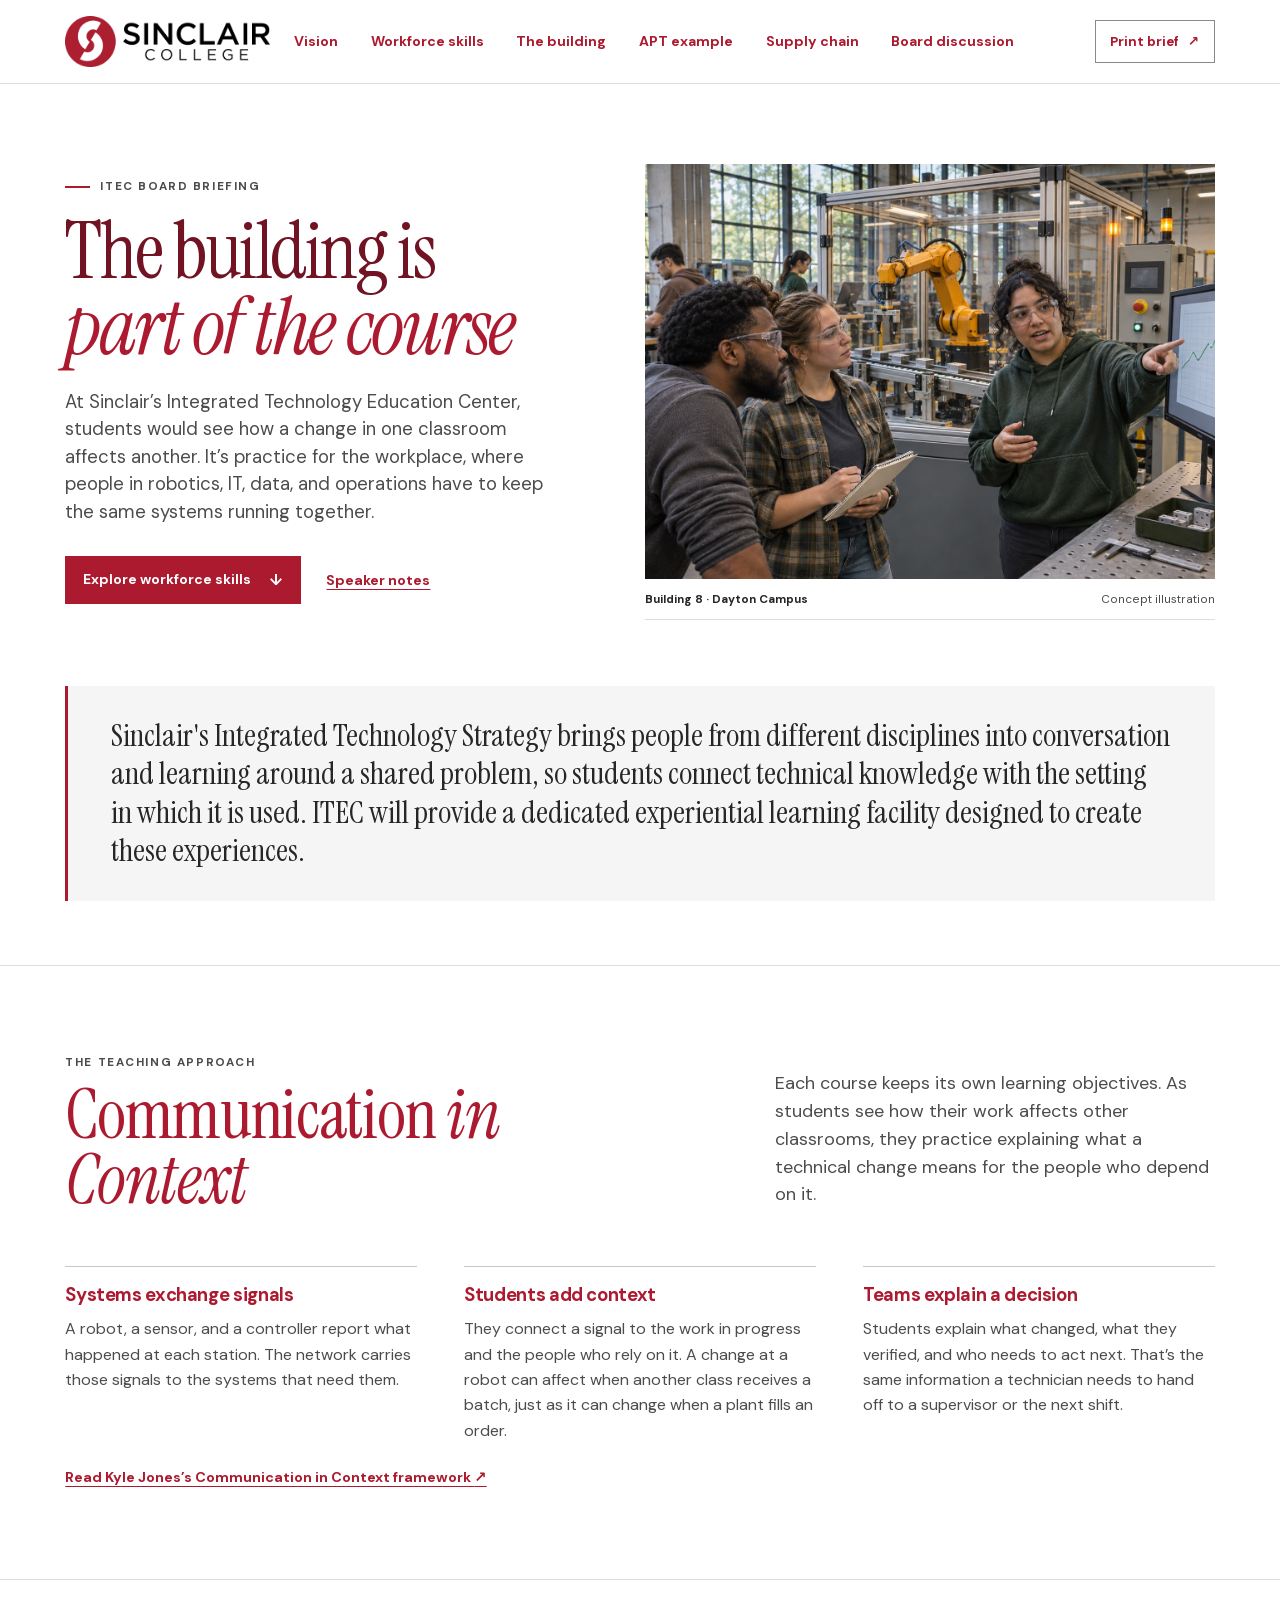
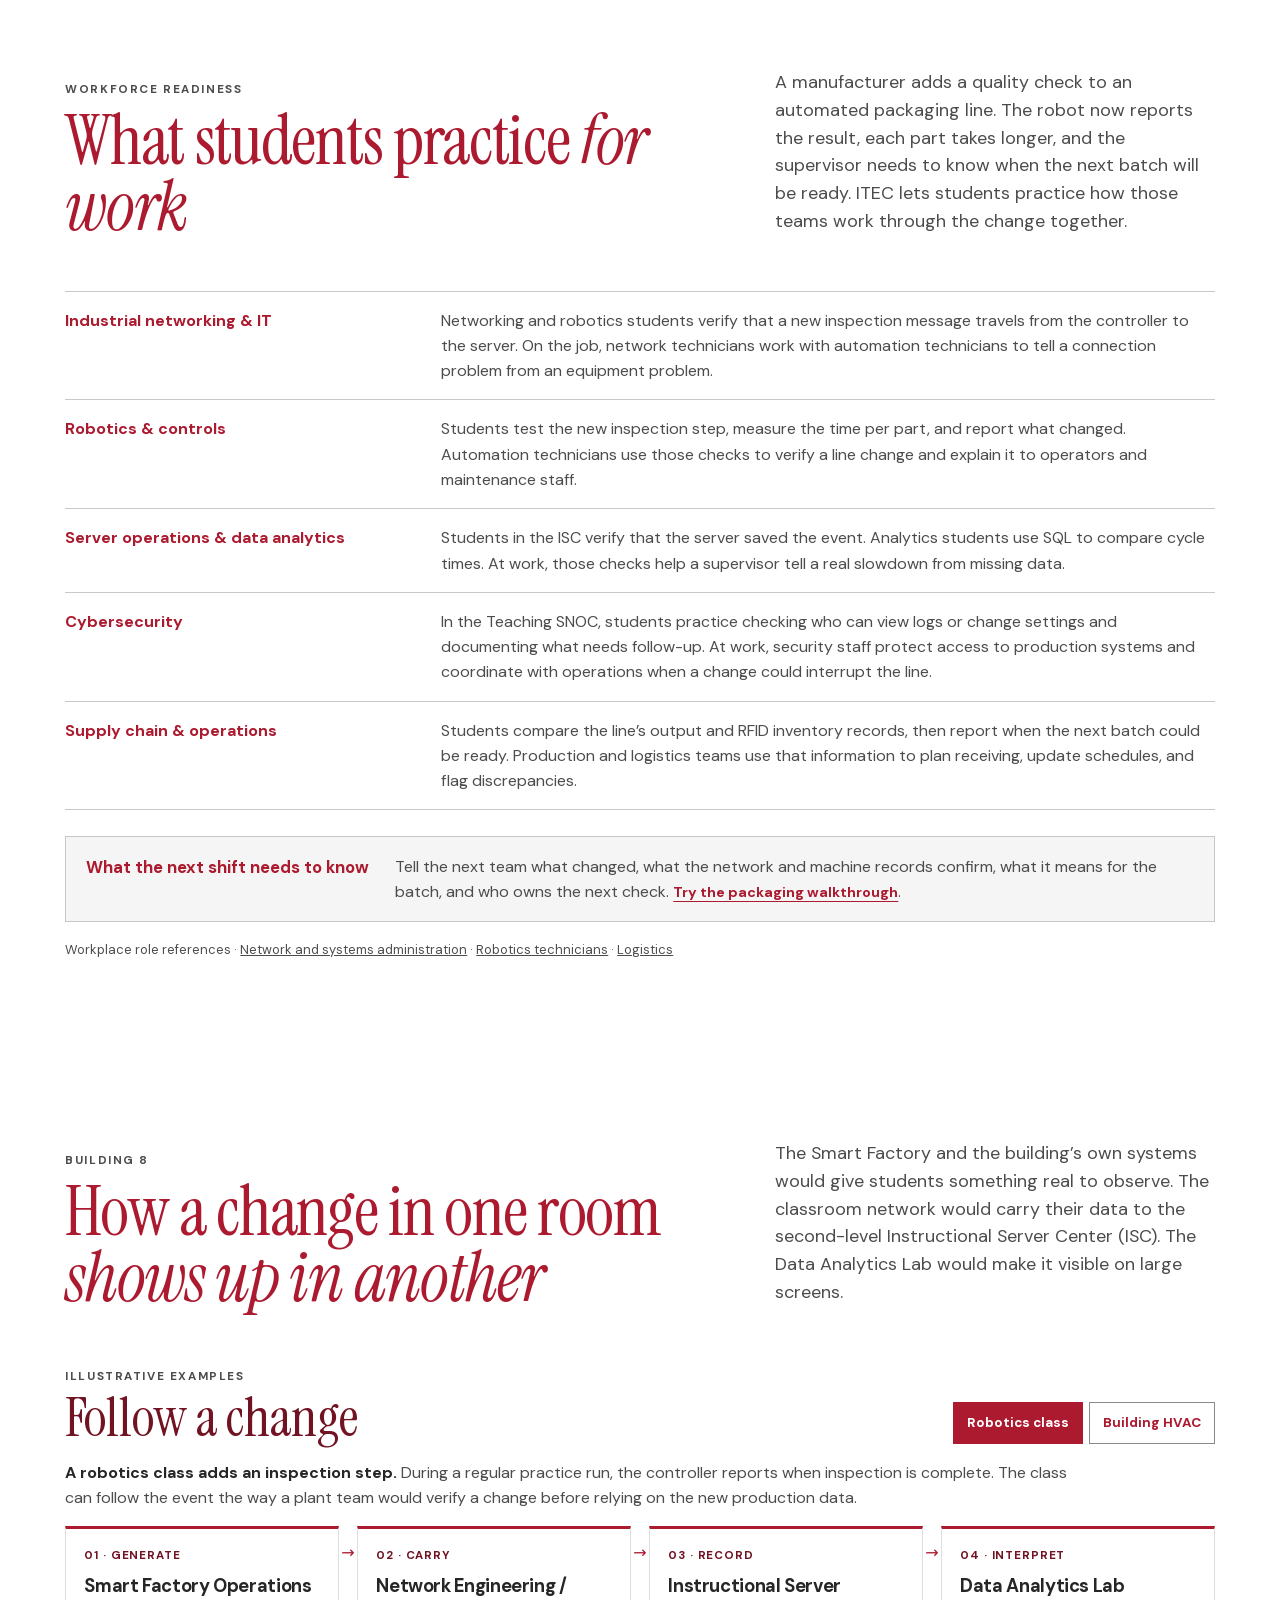
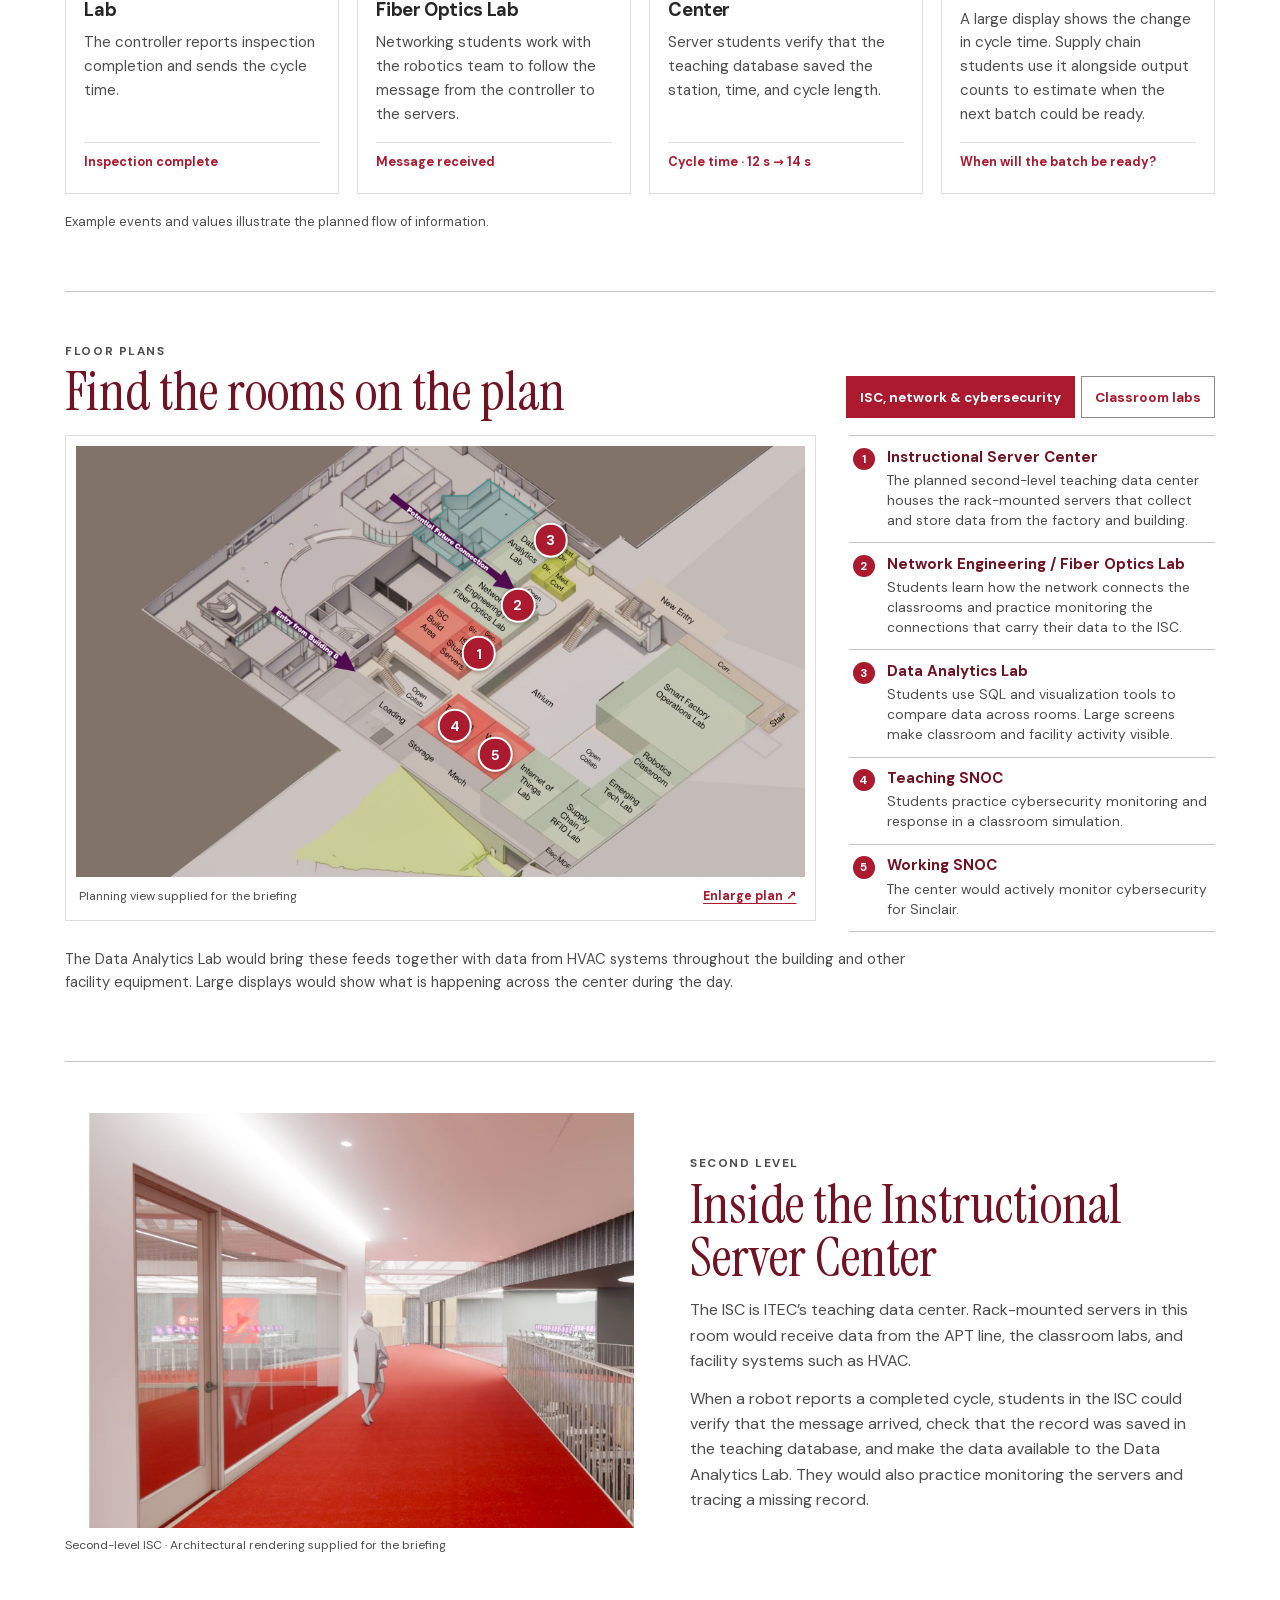
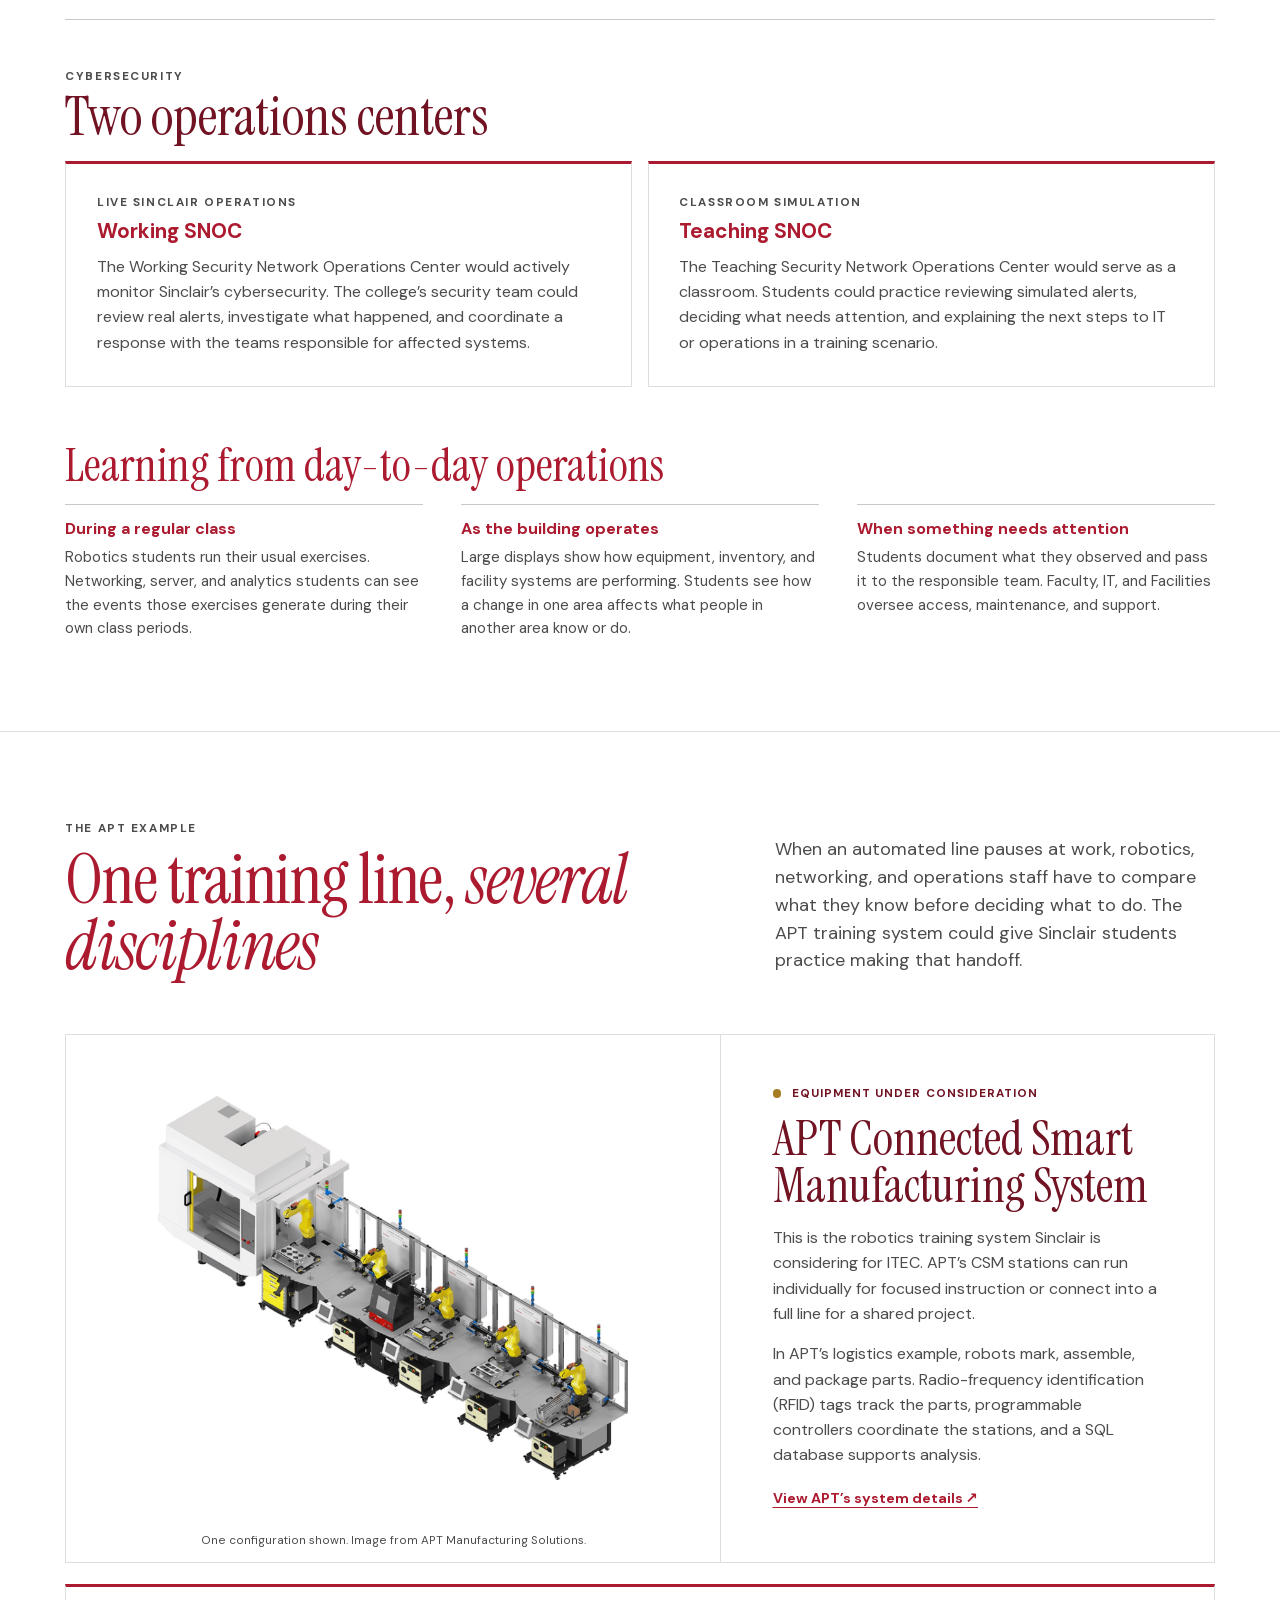
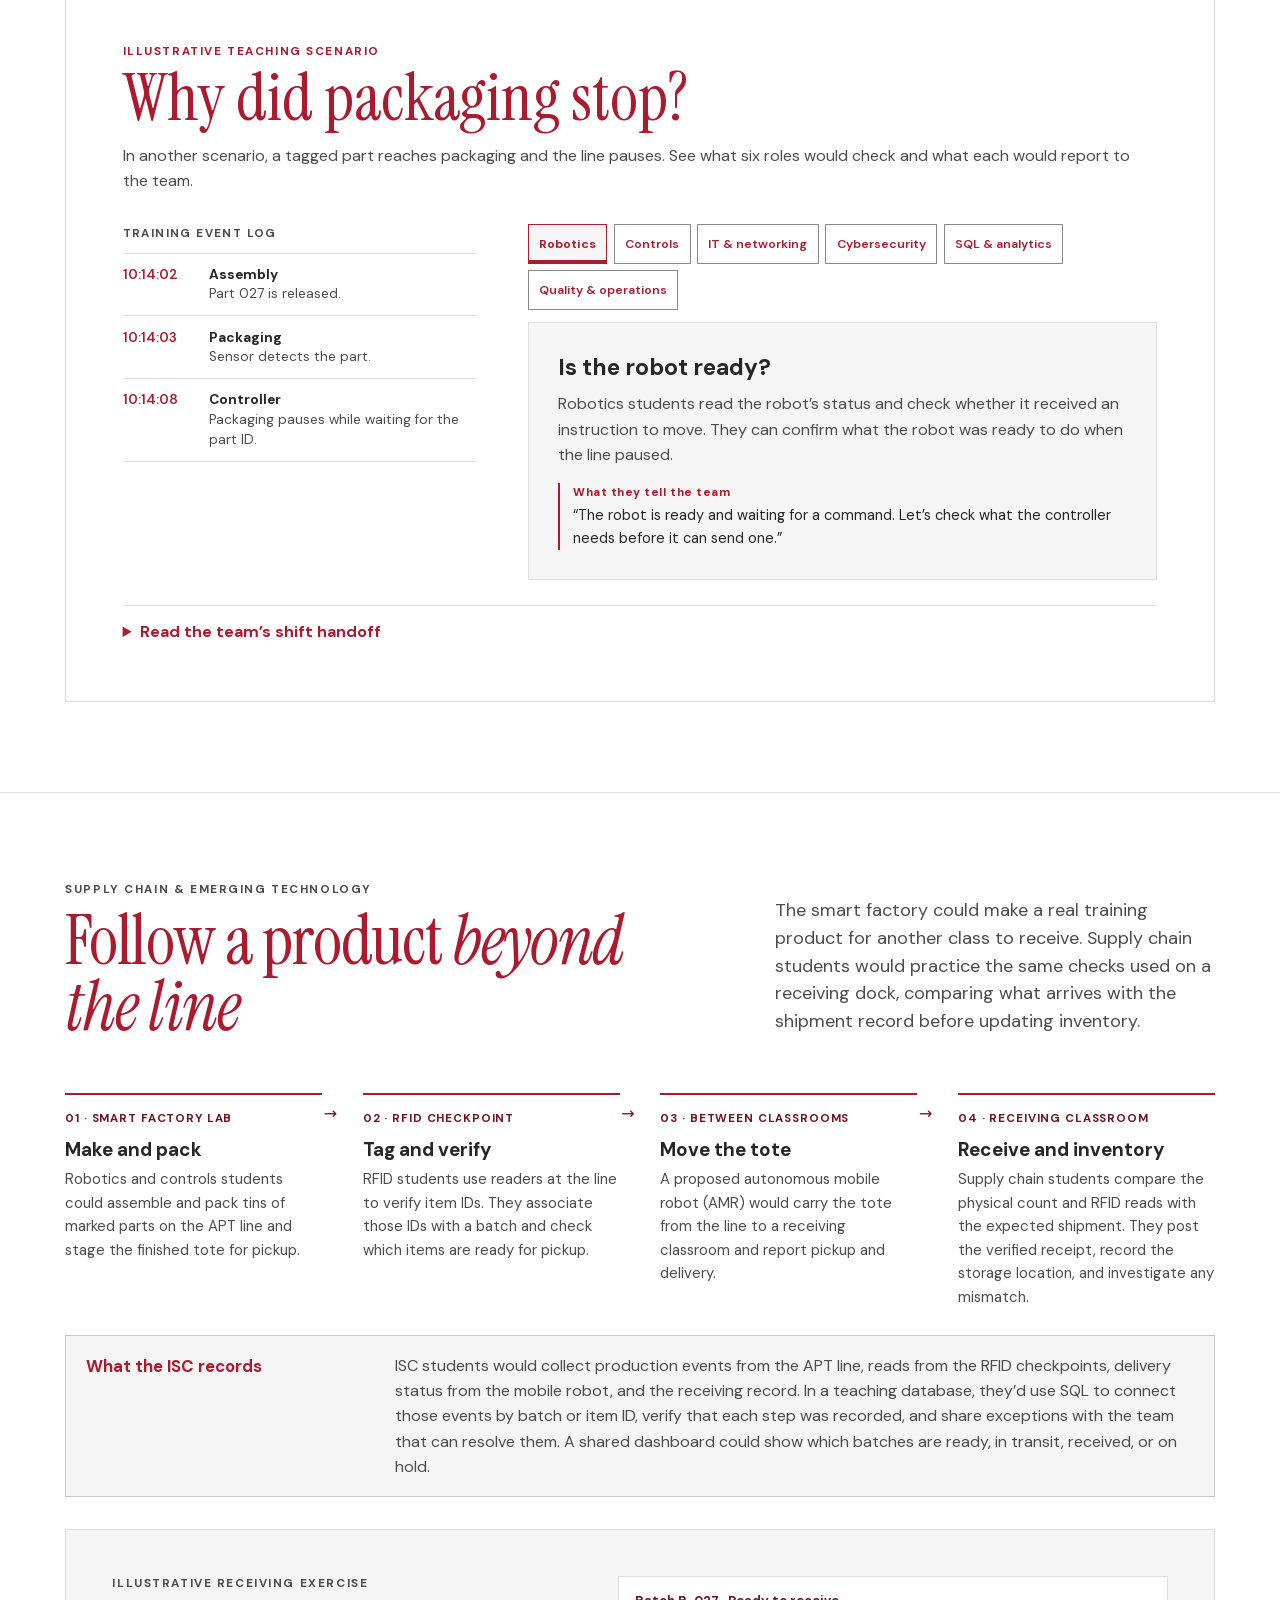
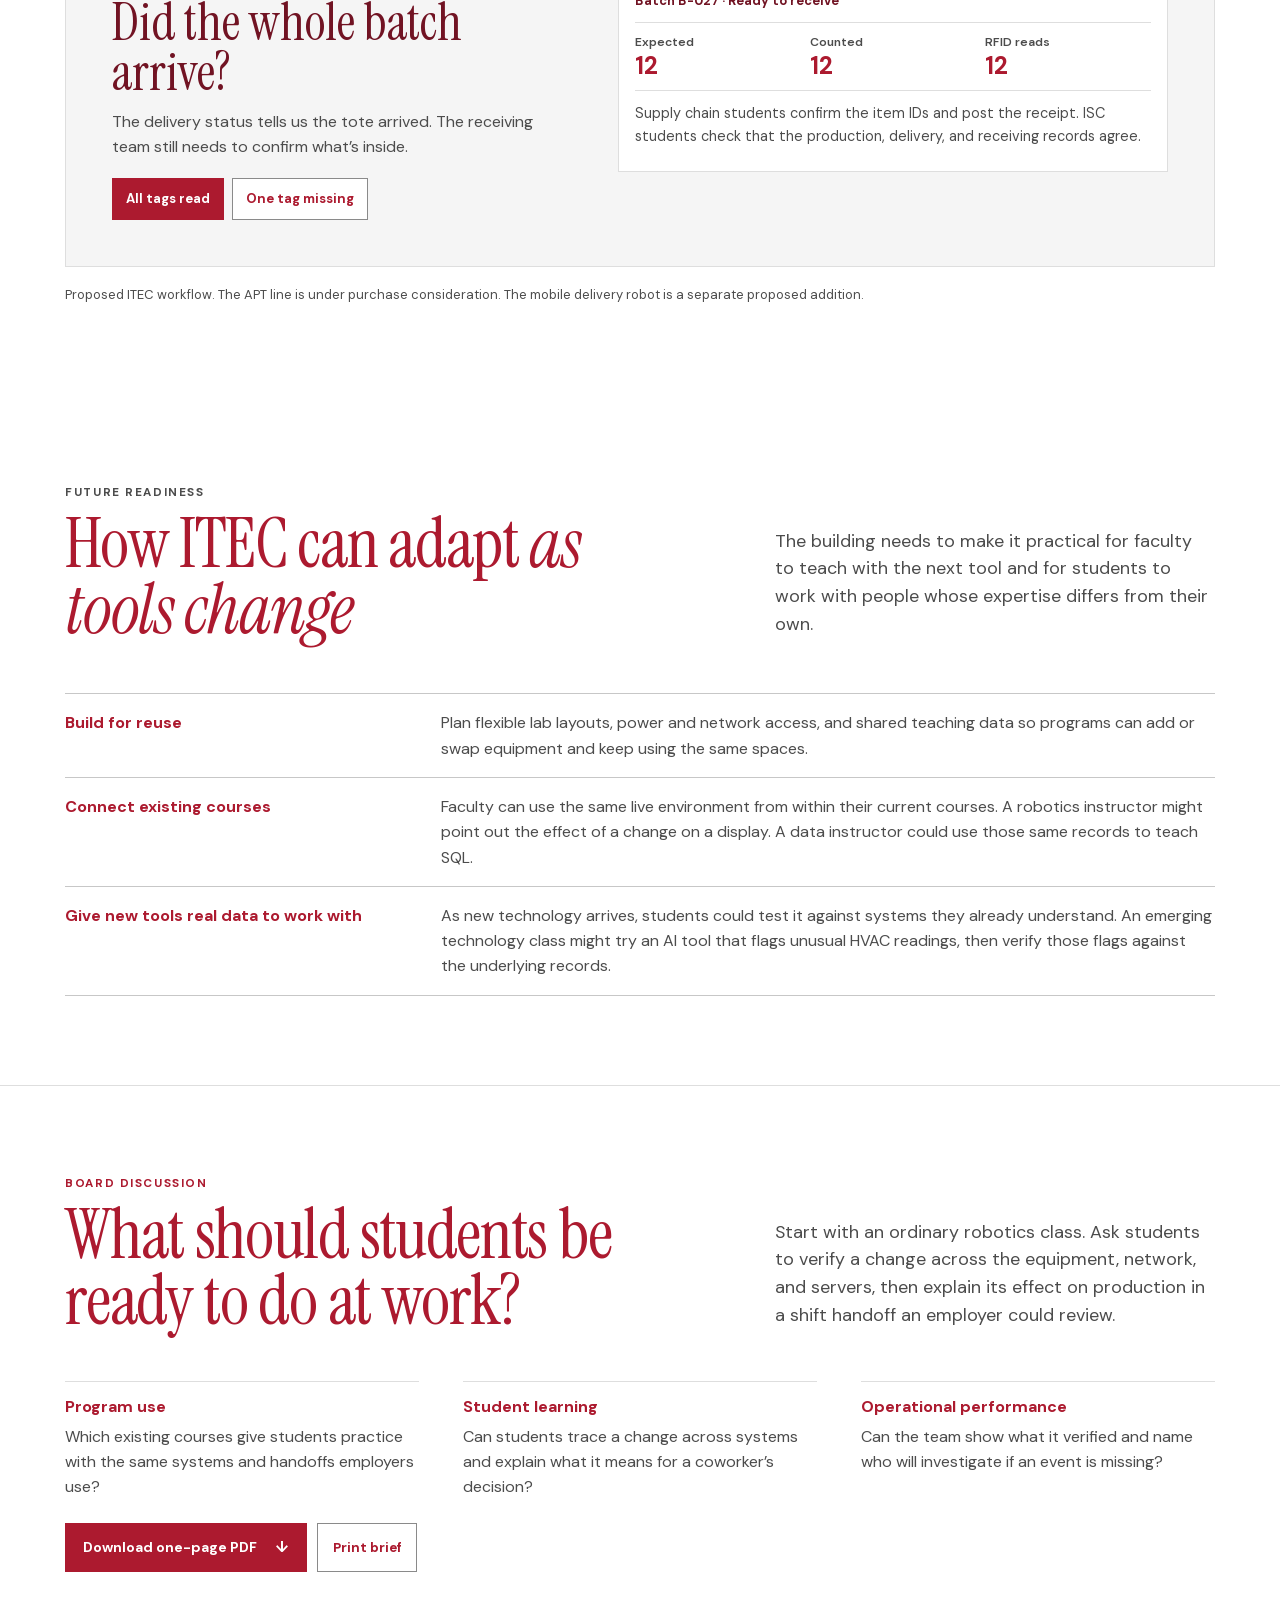
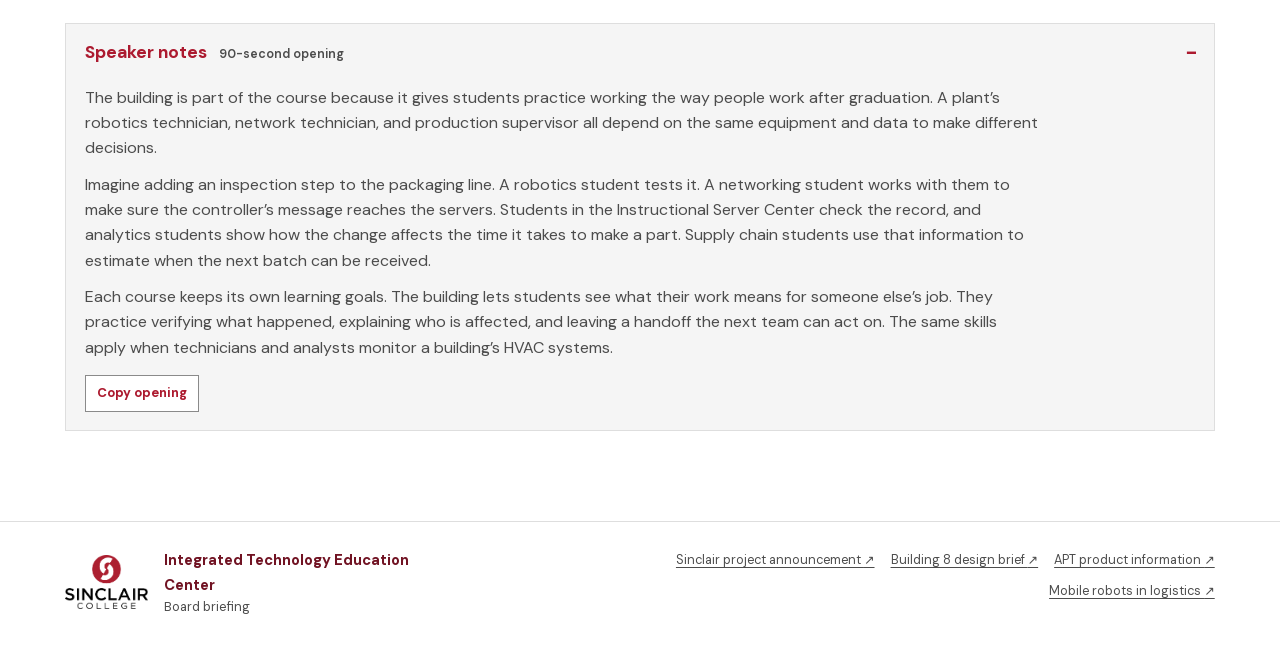
==== commit de7a0cc9: "Polish the one-page ITEC board brief" ====
--- a/index.html
+++ b/index.html
@@ -513,6 +513,11 @@
           <div><dt>Operational performance</dt><dd>Can the team show what it verified and name who will investigate if an event is missing?</dd></div>
         </dl>
 
+        <div class="handout-actions" role="group" aria-label="One-page board briefing">
+          <a class="button" href="itec-board-brief.pdf" download="ITEC Board Brief.pdf">Download one-page PDF <span aria-hidden="true">↓</span></a>
+          <button class="print-button" type="button" data-print hidden>Print brief</button>
+        </div>
+
         <details class="speaker-notes" id="speaker-notes" open>
           <summary><span>Speaker notes</span><small>90-second opening</small></summary>
           <div class="notes-content" id="opening">
@@ -552,26 +557,52 @@
     <div class="plan-dialog-image"></div>
   </dialog>
 
-  <article class="print-only" aria-label="Printable ITEC board briefing">
-    <div class="print-brand">
+  <article class="print-only" aria-labelledby="print-brief-title">
+    <header class="print-brand">
       <img src="assets/sinclair-horizontal-hires.png" width="3000" height="744" alt="Sinclair College">
-      <p class="eyebrow">Board briefing</p>
-    </div>
-    <h1>ITEC | The building is part of the course</h1>
-    <p class="print-intro">In Building 8, students would see how work in one class affects people and systems in another. Each course keeps its learning objectives while students practice how robotics, IT, data, and operations teams work together on the job.</p>
-    <h2>When a plant adds an inspection step</h2>
-    <p>On the APT line Sinclair is considering, robotics students could test a new inspection step and work with networking students to verify the controller’s message reaches the second-level Instructional Server Center (ISC). Server students would check the record, analytics students would compare cycle times in SQL, and supply chain students would estimate when the batch could be received.</p>
-    <h2>What students can demonstrate</h2>
-    <p>Students hand off what changed, how they verified it, what it means for production, and who needs to act next. Employers can use that handoff to assess both technical troubleshooting and communication across teams.</p>
-    <h2>What else can students see?</h2>
-    <p>Analytics students work with data from Smart Factory, Robotics, Supply Chain / RFID, Internet of Things, and Emerging Tech. The lab also brings building-wide HVAC and facility readings to the large displays. Students can compare a fan’s start time with temperature readings and explain what they would ask Facilities to check.</p>
-    <h2>From production to inventory</h2>
-    <p>Robotics students make and pack a batch. RFID students verify the tags. A proposed mobile robot carries the tote to a receiving classroom, where supply chain students compare what arrived with what was expected and post inventory. ISC students capture the events and use SQL to connect production, transport, and receiving records.</p>
-    <h2>Two cybersecurity operations centers</h2>
-    <p>The Working SNOC would actively monitor Sinclair’s cybersecurity. In the Teaching SNOC, students would practice reviewing and responding to simulated incidents.</p>
-    <h2>Communication in Context</h2>
-    <p>Faculty, IT, and Facilities support the teaching environment. Students learn to connect the data they see to the decisions another team has to make.</p>
-    <p class="print-sources"><a href="https://www.sinclair.edu/news/article/sinclair-announces-integrated-technology-education-center-itec-a-30-million-initiative-set-to-meet-the-convergence-of-it-cybersecurity-ai/">Sinclair’s project announcement</a> · <a href="https://aptmfg.com/products/csm/">APT Connected Smart Manufacturing</a> · <a href="https://thecommcontext.com/">Communication in Context</a></p>
+      <div class="print-identification">
+        <p class="eyebrow">Board briefing</p>
+        <p>Building 8 · Dayton Campus</p>
+      </div>
+    </header>
+
+    <h1 id="print-brief-title">Integrated Technology Education Center</h1>
+    <blockquote class="print-quote"><p>Sinclair's Integrated Technology Strategy brings people from different disciplines into conversation and learning around a shared problem, so students connect technical knowledge with the setting in which it is used. ITEC will provide a dedicated experiential learning facility designed to create these experiences.</p></blockquote>
+
+    <section class="print-section" aria-labelledby="print-purpose">
+      <h2 id="print-purpose">The building is part of the course</h2>
+      <p>A change made during a regular class would show up in the systems other students are learning to operate. Each course keeps its learning objectives while students practice how technicians, analysts, and operations teams work together.</p>
+    </section>
+
+    <section class="print-section" aria-labelledby="print-example">
+      <h2 id="print-example">How an inspection change travels</h2>
+      <p>On the APT training line Sinclair is considering, a robotics class could add a quality check at packaging and follow its impact across four teams.</p>
+      <ol class="print-flow">
+        <li><h3>Robotics &amp; controls</h3><p>Test the new inspection step and measure the time per part.</p></li>
+        <li><h3>Network engineering</h3><p>Verify that the controller’s message reaches the servers.</p></li>
+        <li><h3>Instructional Server Center</h3><p>Confirm that the second-level teaching servers stored the event.</p></li>
+        <li><h3>Analytics &amp; supply chain</h3><p>Compare cycle times in SQL and estimate when the batch will be ready.</p></li>
+      </ol>
+    </section>
+
+    <section class="print-section print-handoff" aria-labelledby="print-skills">
+      <h2 id="print-skills">What students can show an employer</h2>
+      <p>A shift handoff that states what changed, what the team verified, how it affects production, and who owns the next action.</p>
+    </section>
+
+    <section class="print-section" aria-labelledby="print-connections">
+      <h2 id="print-connections">Where else students use these skills</h2>
+      <dl class="print-connections">
+        <div><dt>Supply chain &amp; RFID</dt><dd>A proposed mobile robot would move finished products to receiving. Students would match product tags and counts against the shipment record before updating inventory.</dd></div>
+        <div><dt>Facilities &amp; data</dt><dd>Students would compare building HVAC readings on large displays and explain what Facilities should check.</dd></div>
+        <div><dt>Cybersecurity</dt><dd>The Working SNOC would monitor Sinclair’s systems. In the Teaching SNOC, students would practice responding to simulated alerts.</dd></div>
+      </dl>
+    </section>
+
+    <footer class="print-footer">
+      <p class="print-site"><strong>Full ITEC briefing</strong> <a href="https://kjonesz.github.io/itec-board-briefing-github/">kjonesz.github.io/itec-board-briefing-github</a></p>
+      <p class="print-sources"><a href="https://www.sinclair.edu/news/article/sinclair-announces-integrated-technology-education-center-itec-a-30-million-initiative-set-to-meet-the-convergence-of-it-cybersecurity-ai/">Sinclair project announcement</a> · <a href="https://aptmfg.com/products/csm/">APT training system</a> · <a href="https://thecommcontext.com/">Communication in Context</a></p>
+    </footer>
   </article>
 </body>
 </html>
--- a/styles.css
+++ b/styles.css
@@ -370,6 +370,16 @@
 .board-measures > div { padding-top: 0.8rem; border-top: 1px solid var(--line); }
 .board-measures dt { color: var(--brand-red); font-weight: 700; }
 .board-measures dd { margin-top: 0.24rem; color: var(--subtle); }
+
+.handout-actions {
+  display: flex;
+  flex-wrap: wrap;
+  align-items: center;
+  gap: 0.65rem;
+  margin-top: 1.5rem;
+}
+
+.handout-actions .print-button { min-height: 3.05rem; }
 
 .speaker-notes { margin-top: clamp(1.7rem, 4vw, 3.4rem); border: 1px solid var(--line); background: var(--tint); }
 .speaker-notes summary {
@@ -586,17 +596,71 @@
 
 @media (prefers-reduced-motion: reduce) { html { scroll-behavior: auto; } }
 
-@page { size: letter; margin: 0.65in 0.72in; }
+@page { size: letter; margin: 0.62in 0.69in; }
 @media print {
-  body { background: white; color: var(--ink); font: 10.5pt/1.38 var(--sans); }
+  body { background: white; color: var(--ink); font: 10.75pt/1.36 var(--sans); }
   body > :not(.print-only) { display: none !important; }
   .print-only { display: block !important; }
-  .print-brand { display: flex; justify-content: space-between; align-items: center; gap: 0.2in; padding-bottom: 0.14in; border-bottom: 1px solid var(--muted-line); }
-  .print-brand img { width: 1.9in; }
-  .print-brand .eyebrow { margin: 0; font-size: 9pt; }
-  .print-only h1 { margin-top: 0.08in; color: var(--ink); font: 400 35pt/1.05 var(--serif); }
-  .print-only .print-intro { font-size: 12pt; }
-  .print-only h2 { margin-top: 0.18in; color: var(--brand-red); font: 700 12.5pt/1.25 var(--sans); break-after: avoid; }
-  .print-only p { margin-top: 0.065in; orphans: 2; widows: 2; }
-  .print-only .print-sources { margin-top: 0.17in; font-size: 9pt; }
-}
+
+  .print-brand {
+    display: flex;
+    justify-content: space-between;
+    align-items: center;
+    gap: 0.2in;
+    padding-bottom: 0.15in;
+    border-bottom: 2pt solid var(--brand-red);
+  }
+
+  .print-brand img { width: 1.68in; }
+  .print-identification { color: var(--subtle); font-size: 9.5pt; text-align: right; }
+  .print-identification .eyebrow { display: block; margin-bottom: 0.035in; color: var(--brand-red); font-size: 9pt; }
+  .print-only h1 { margin: 0.18in 0 0.16in; color: var(--ink); font: 400 34pt/1.03 var(--serif); }
+  .print-only p { orphans: 2; widows: 2; }
+
+  .print-quote {
+    margin: 0;
+    padding: 0.12in 0.16in;
+    border-left: 2pt solid var(--brand-red);
+    background: var(--tint);
+    font-size: 11pt;
+    break-inside: avoid;
+  }
+
+  .print-section { margin-top: 0.17in; }
+  .print-section h2 {
+    margin-bottom: 0.055in;
+    color: var(--brand-red);
+    font: 700 12.5pt/1.2 var(--sans);
+    break-after: avoid;
+  }
+
+  .print-flow {
+    display: grid;
+    grid-template-columns: repeat(4, minmax(0, 1fr));
+    gap: 0.12in;
+    margin: 0.13in 0 0;
+    padding: 0;
+    list-style: none;
+    break-inside: avoid;
+  }
+
+  .print-flow li { border-top: 1pt solid var(--brand-red); padding-top: 0.06in; }
+  .print-flow h3 { margin-bottom: 0.035in; font: 700 10pt/1.22 var(--sans); }
+  .print-flow p { color: var(--subtle); font-size: 9.75pt; }
+
+  .print-handoff { padding: 0.10in 0.14in; border: 0.75pt solid var(--muted-line); break-inside: avoid; }
+  .print-connections > div {
+    display: grid;
+    grid-template-columns: 1.44in minmax(0, 1fr);
+    gap: 0.12in;
+    padding: 0.055in 0;
+    border-bottom: 0.5pt solid var(--line);
+    break-inside: avoid;
+  }
+  .print-connections dt { font-weight: 700; }
+
+  .print-footer { margin-top: 0.17in; color: var(--subtle); font-size: 9pt; break-inside: avoid; }
+  .print-site strong { margin-right: 0.08in; color: var(--ink); }
+  .print-sources { margin-top: 0.035in; }
+  .print-footer a { color: var(--dark-red); text-decoration: underline; }
+}
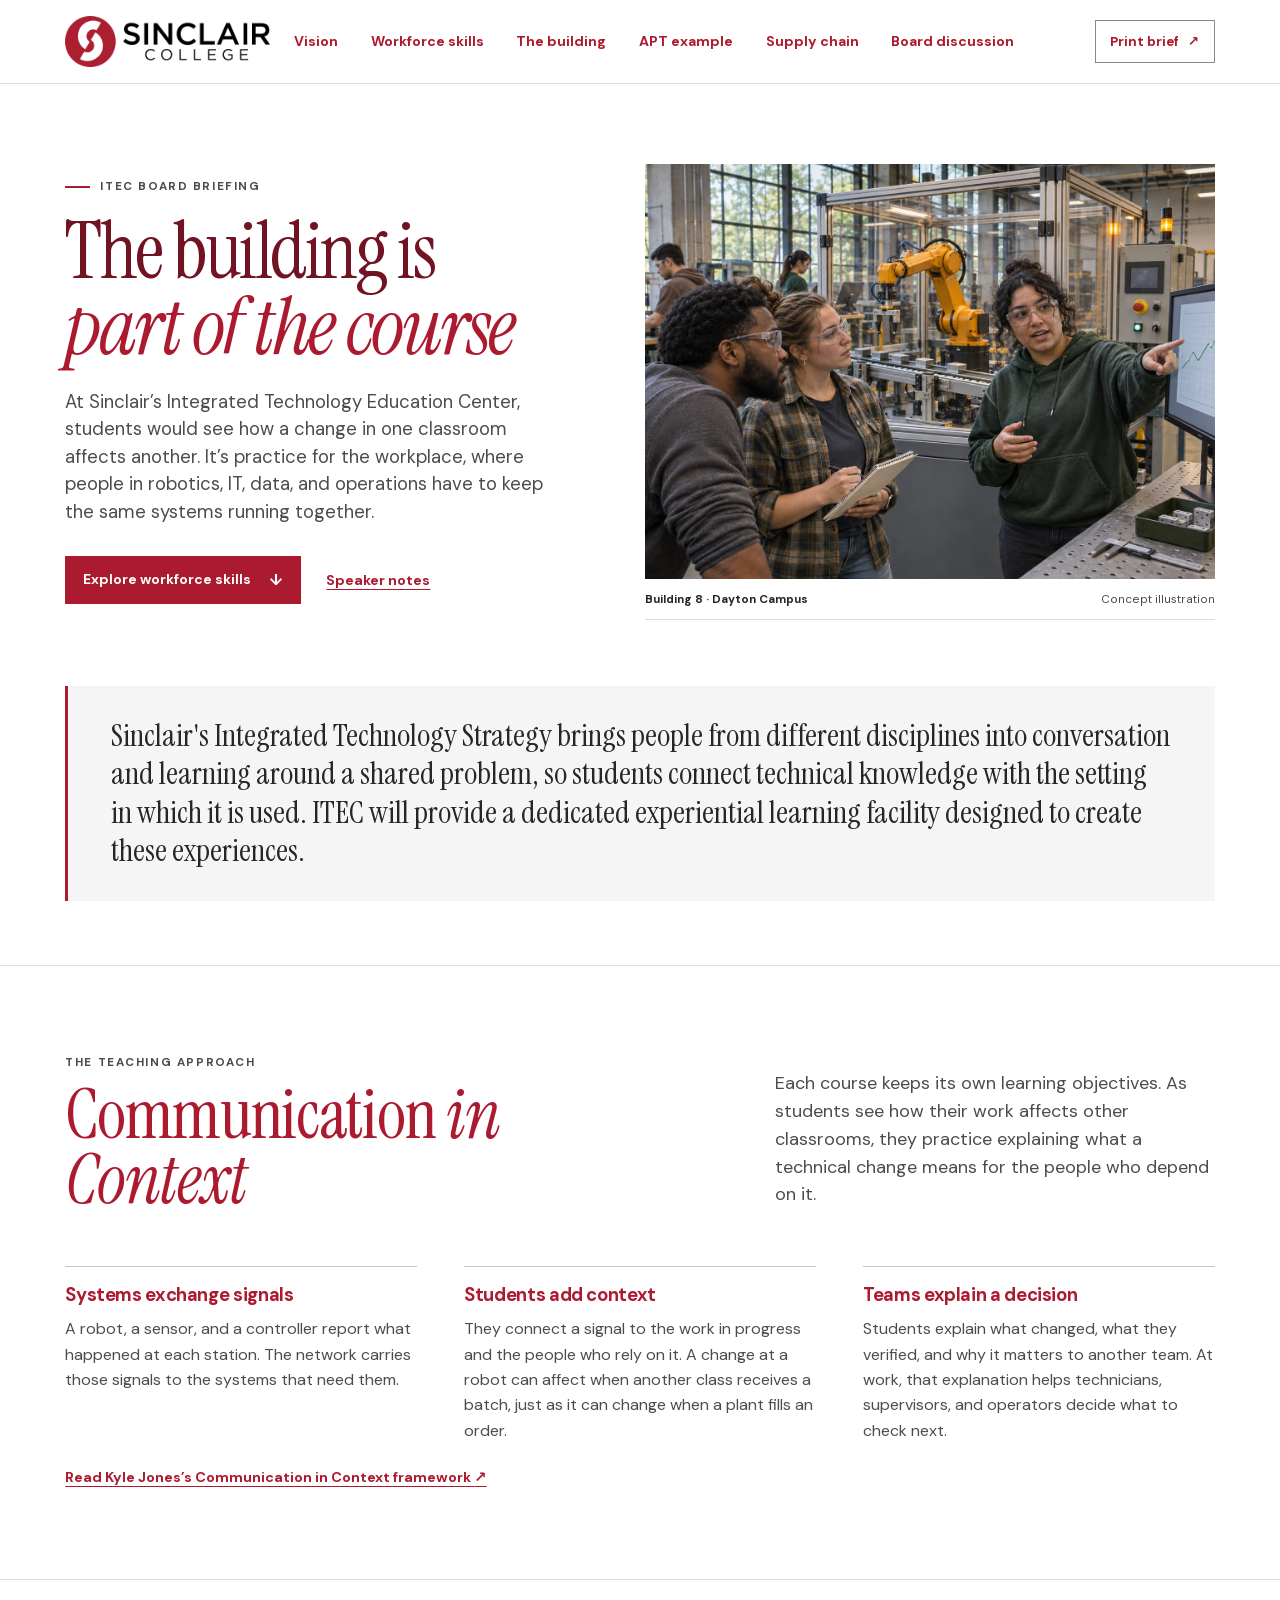
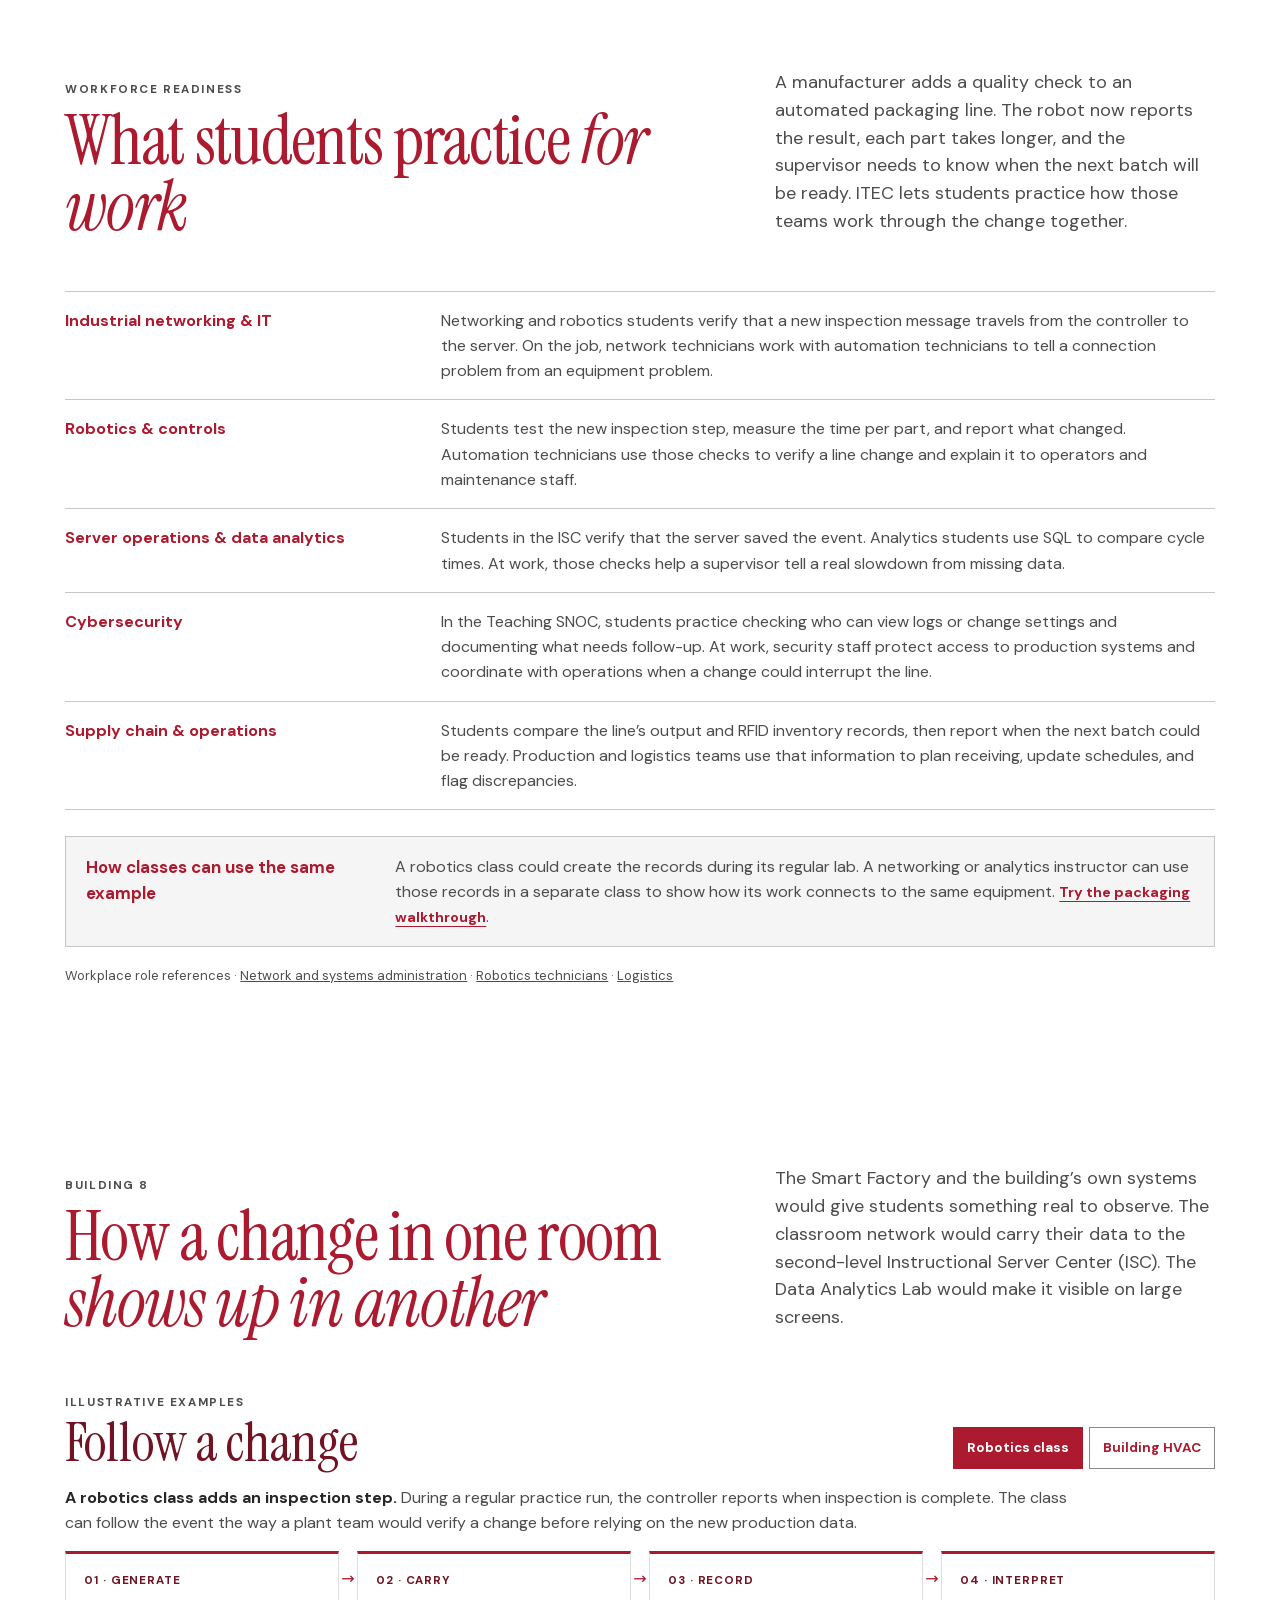
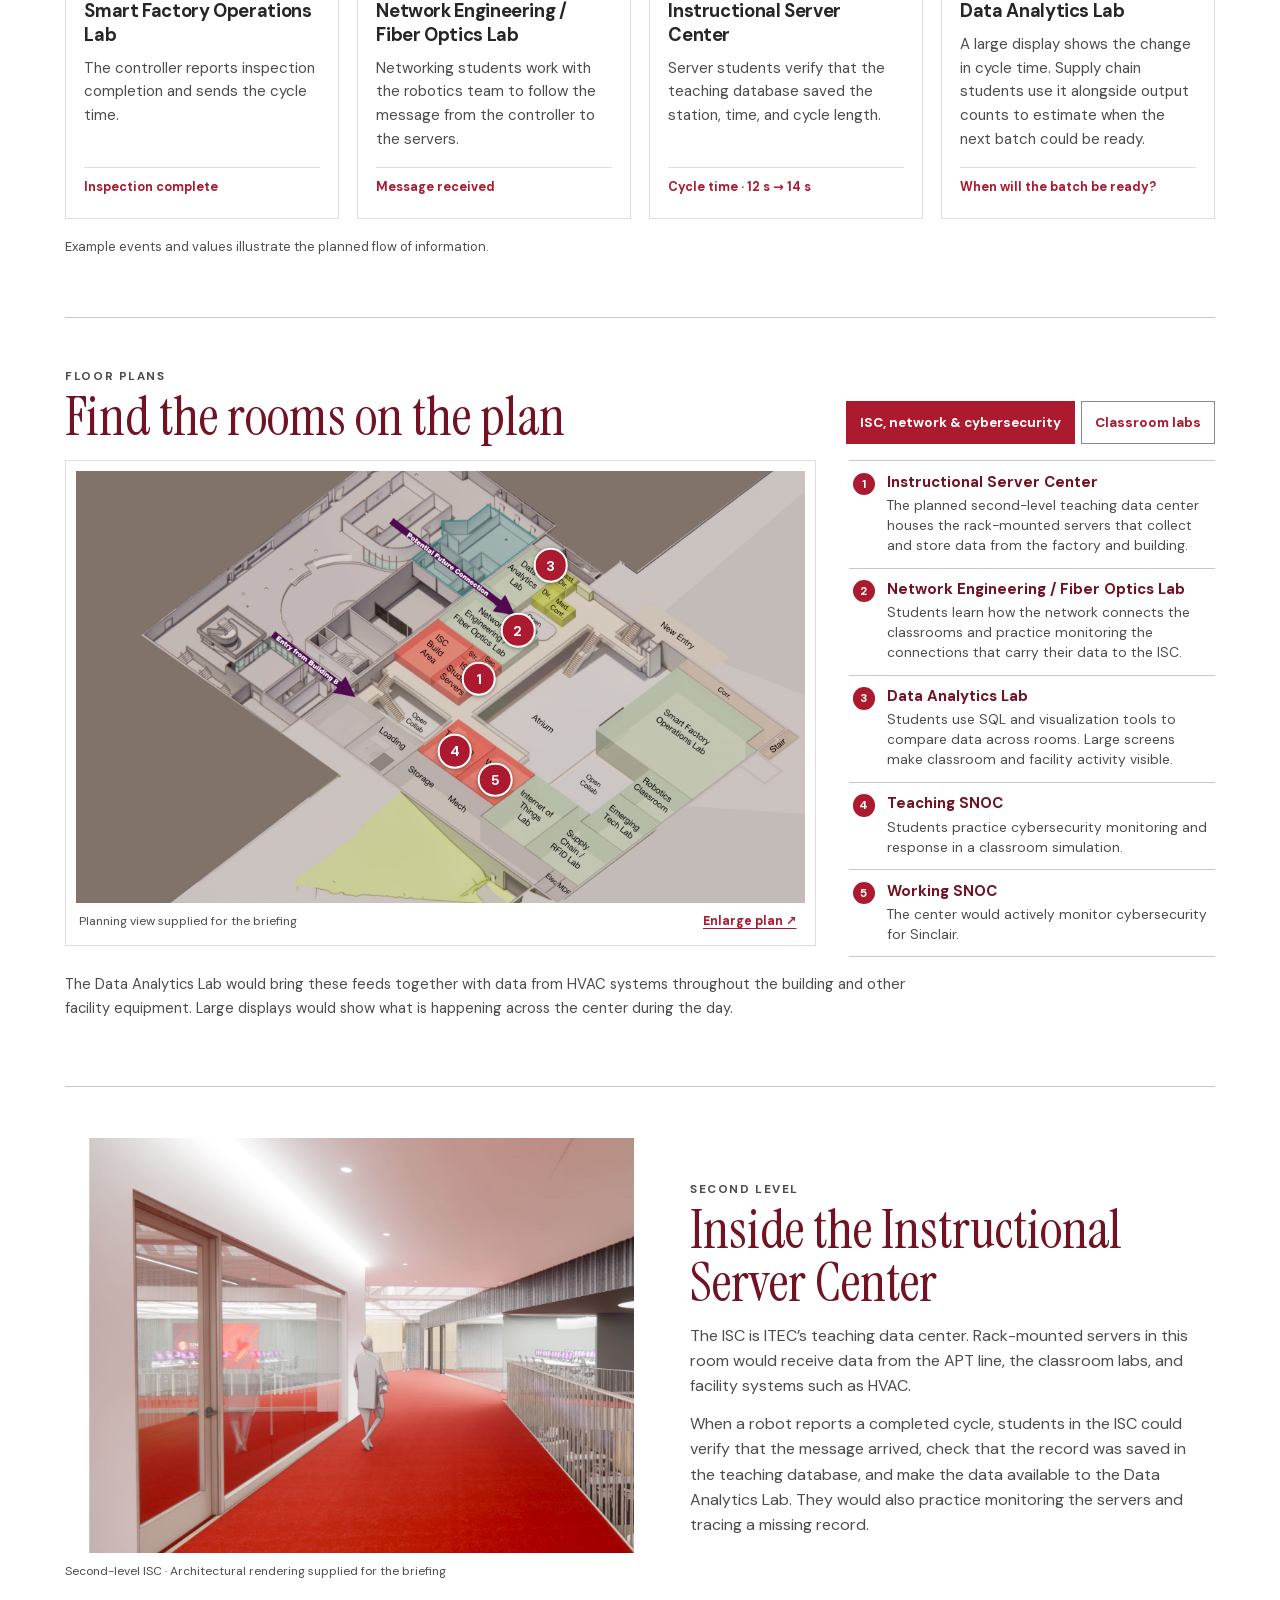
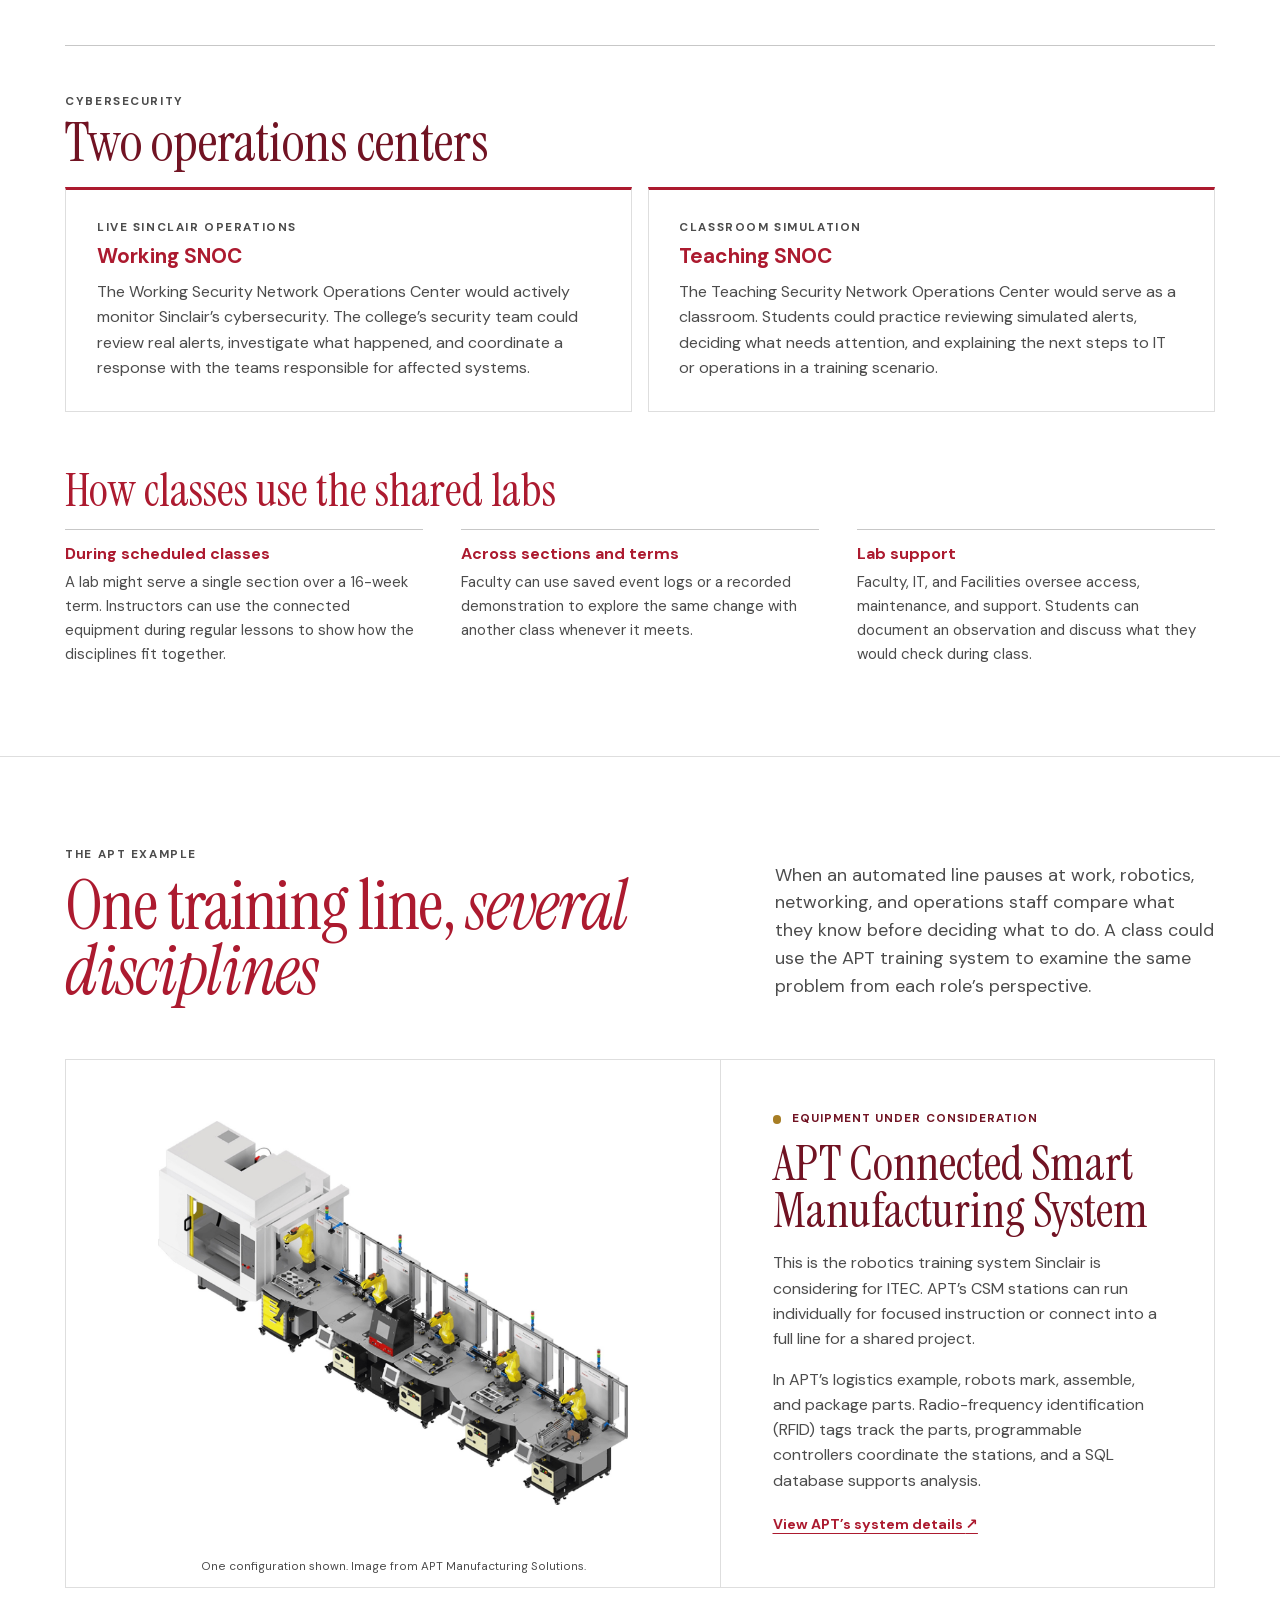
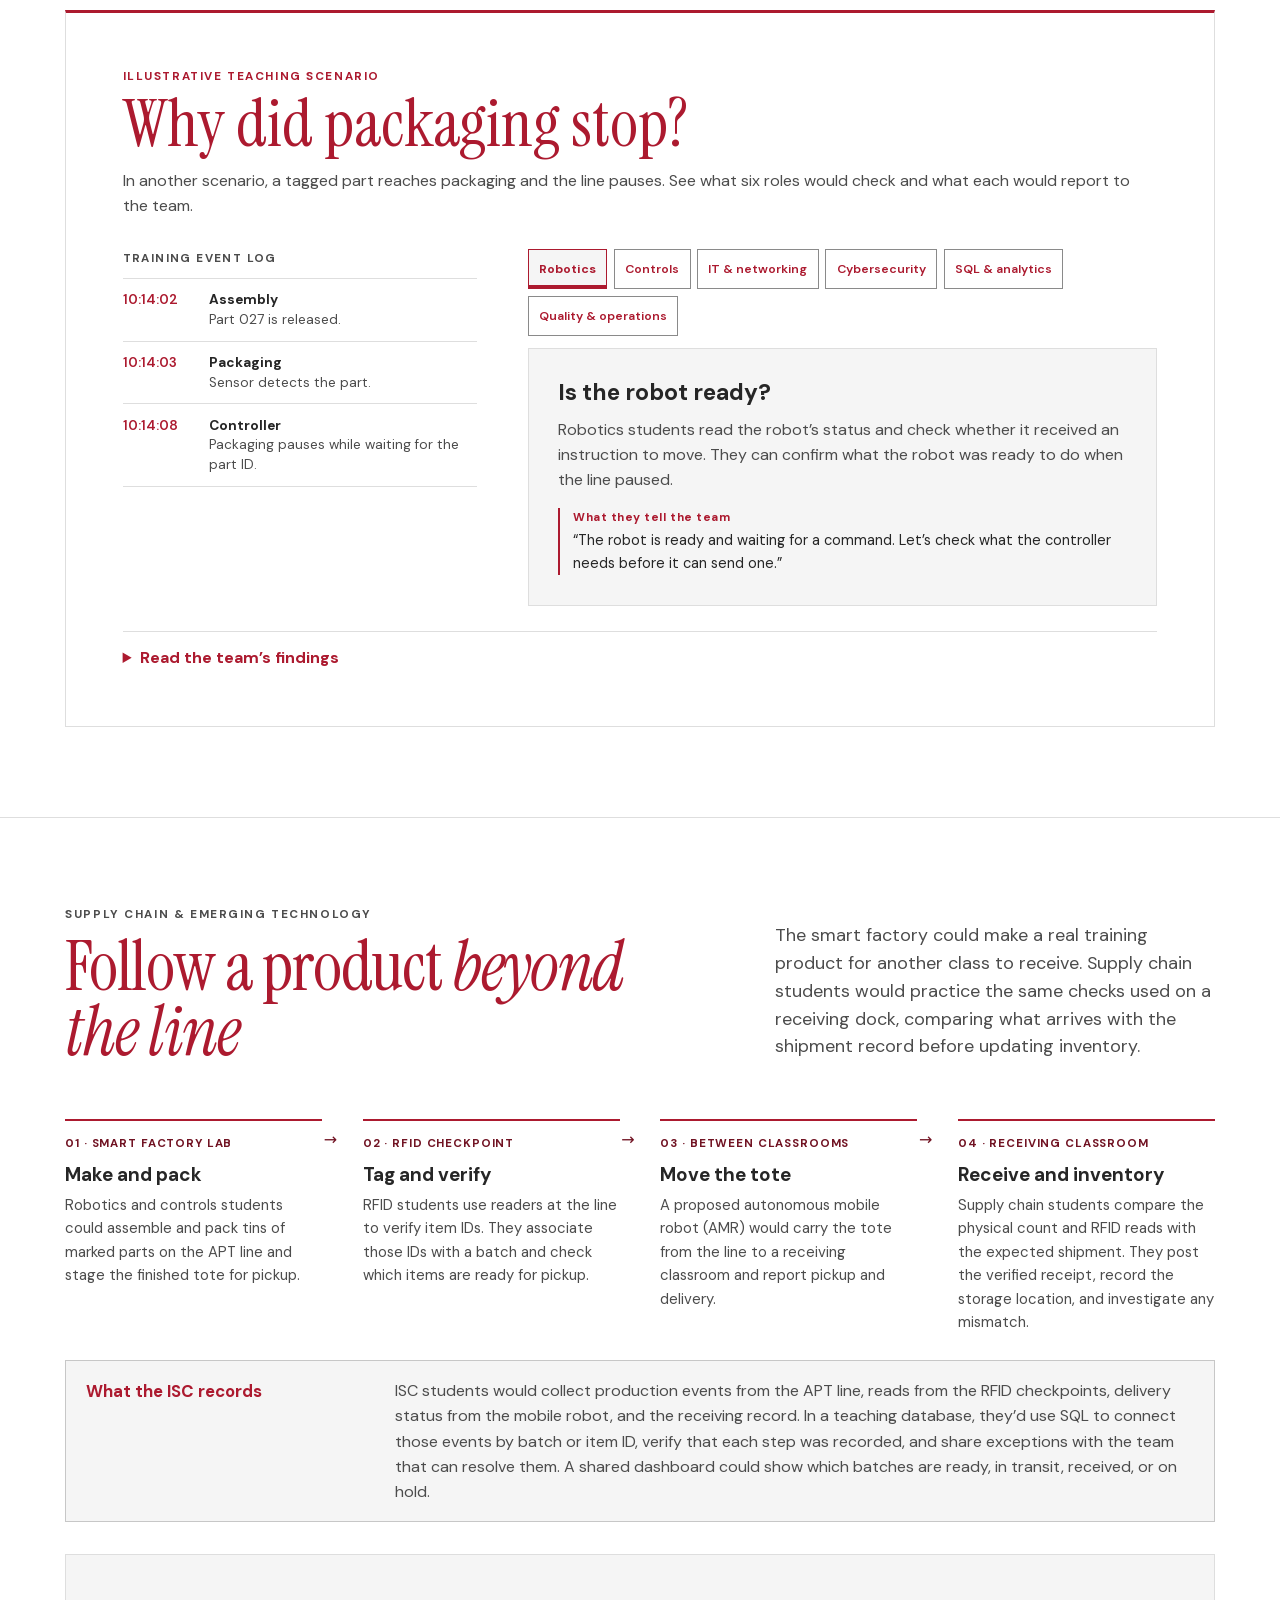
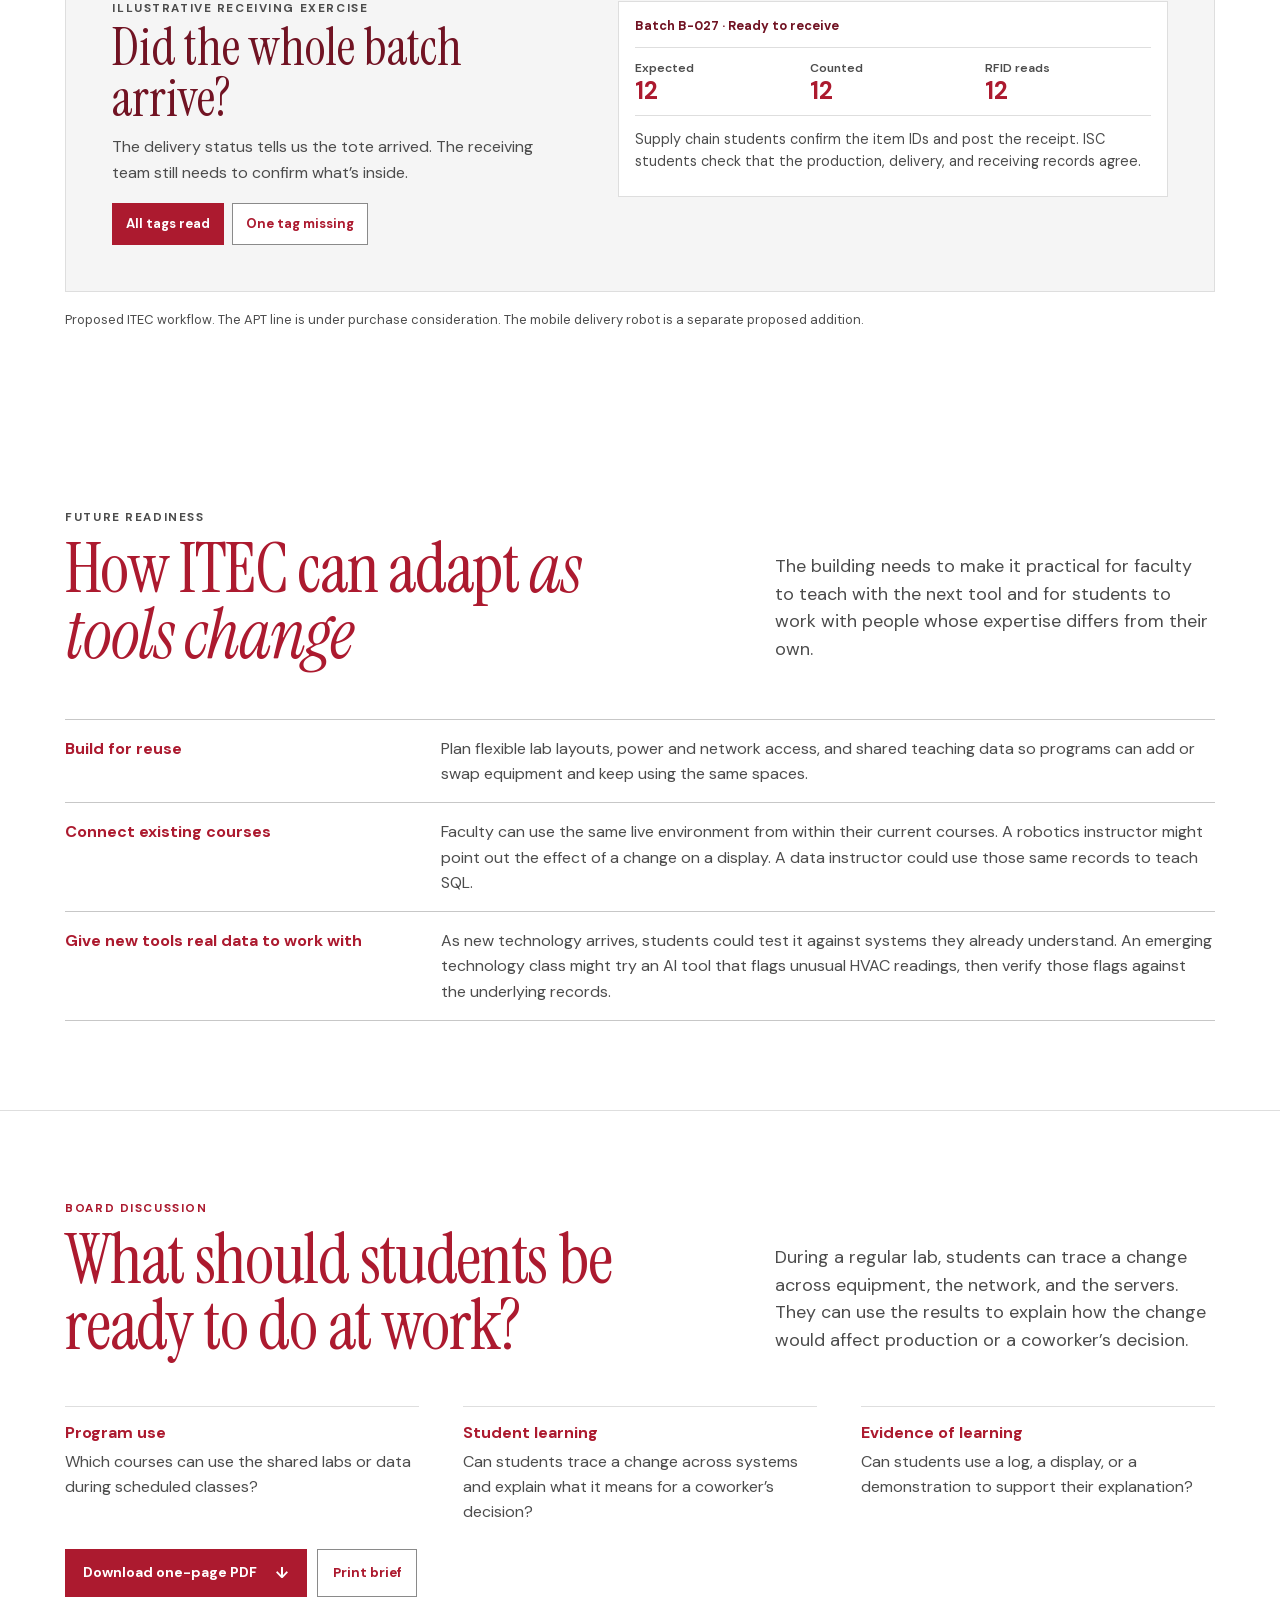
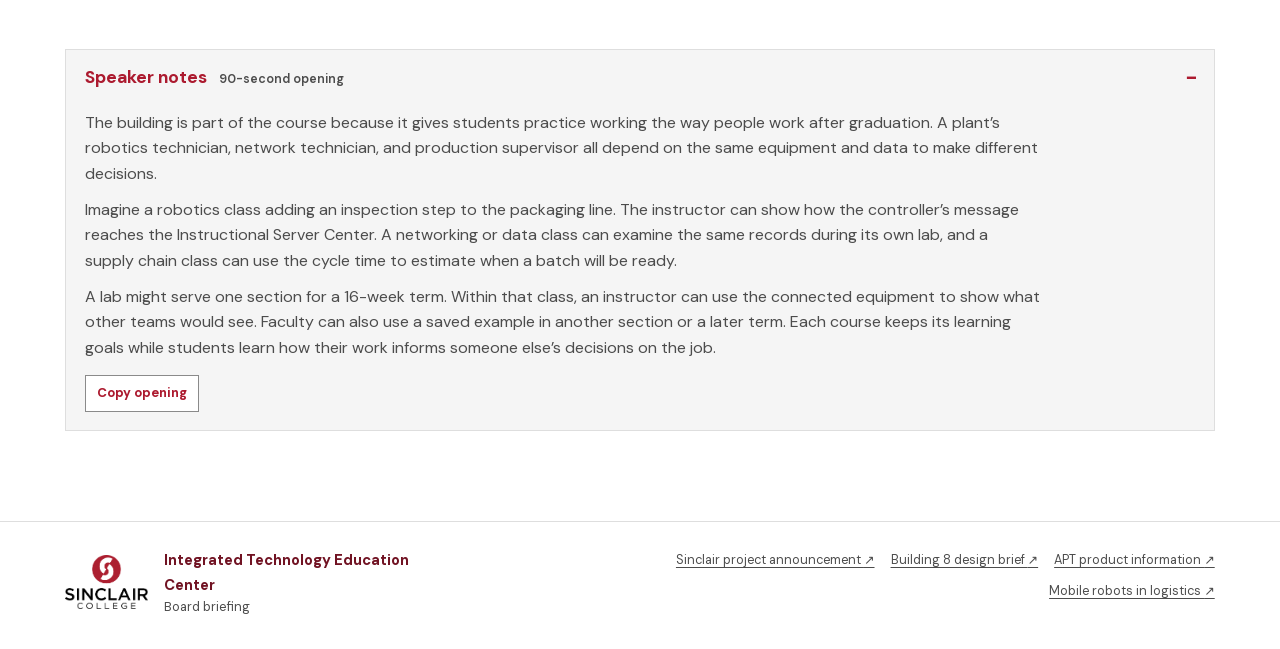
==== commit 41617fce: "Describe ITEC as a scheduled teaching lab" ====
--- a/index.html
+++ b/index.html
@@ -74,7 +74,7 @@
           </article>
           <article>
             <h3>Teams explain a decision</h3>
-            <p>Students explain what changed, what they verified, and who needs to act next. That’s the same information a technician needs to hand off to a supervisor or the next shift.</p>
+            <p>Students explain what changed, what they verified, and why it matters to another team. At work, that explanation helps technicians, supervisors, and operators decide what to check next.</p>
           </article>
         </div>
         <p class="vision-source"><a class="text-link" href="https://thecommcontext.com/">Read Kyle Jones’s Communication in Context framework <span aria-hidden="true">↗</span></a></p>
@@ -114,8 +114,8 @@
       </dl>
 
       <div class="data-route">
-        <h3>What the next shift needs to know</h3>
-        <p>Tell the next team what changed, what the network and machine records confirm, what it means for the batch, and who owns the next check. <a class="text-link" href="#walkthrough">Try the packaging walkthrough</a>.</p>
+        <h3>How classes can use the same example</h3>
+        <p>A robotics class could create the records during its regular lab. A networking or analytics instructor can use those records in a separate class to show how its work connects to the same equipment. <a class="text-link" href="#walkthrough">Try the packaging walkthrough</a>.</p>
       </div>
       <p class="section-note">Workplace role references · <a href="https://www.bls.gov/ooh/computer-and-information-technology/network-and-computer-systems-administrators.htm">Network and systems administration</a> · <a href="https://www.onetonline.org/link/summary/17-3024.01">Robotics technicians</a> · <a href="https://www.bls.gov/ooh/business-and-financial/logisticians.htm">Logistics</a></p>
     </section>
@@ -295,11 +295,11 @@
         </div>
 
         <div class="operations">
-          <h3>Learning from day-to-day operations</h3>
+          <h3>How classes use the shared labs</h3>
           <dl class="operations-grid">
-            <div><dt>During a regular class</dt><dd>Robotics students run their usual exercises. Networking, server, and analytics students can see the events those exercises generate during their own class periods.</dd></div>
-            <div><dt>As the building operates</dt><dd>Large displays show how equipment, inventory, and facility systems are performing. Students see how a change in one area affects what people in another area know or do.</dd></div>
-            <div><dt>When something needs attention</dt><dd>Students document what they observed and pass it to the responsible team. Faculty, IT, and Facilities oversee access, maintenance, and support.</dd></div>
+            <div><dt>During scheduled classes</dt><dd>A lab might serve a single section over a 16-week term. Instructors can use the connected equipment during regular lessons to show how the disciplines fit together.</dd></div>
+            <div><dt>Across sections and terms</dt><dd>Faculty can use saved event logs or a recorded demonstration to explore the same change with another class whenever it meets.</dd></div>
+            <div><dt>Lab support</dt><dd>Faculty, IT, and Facilities oversee access, maintenance, and support. Students can document an observation and discuss what they would check during class.</dd></div>
           </dl>
         </div>
       </div>
@@ -311,7 +311,7 @@
           <p class="eyebrow">The APT example</p>
           <h2 id="apt-title">One training line, <em>several disciplines</em></h2>
         </div>
-        <p class="section-intro">When an automated line pauses at work, robotics, networking, and operations staff have to compare what they know before deciding what to do. The APT training system could give Sinclair students practice making that handoff.</p>
+        <p class="section-intro">When an automated line pauses at work, robotics, networking, and operations staff compare what they know before deciding what to do. A class could use the APT training system to examine the same problem from each role’s perspective.</p>
       </div>
 
       <div class="equipment">
@@ -375,7 +375,7 @@
 
             <article class="role-panel" id="role-cyber">
               <h4>Can everyone see the evidence safely?</h4>
-              <p>In the proposed ITEC exercise, cybersecurity students verify that the team can read the training logs and that only designated operators can change machine settings. The Teaching SNOC could use a simulated version of the event to practice handing off a finding.</p>
+              <p>In the proposed ITEC exercise, cybersecurity students verify that the team can read the training logs and that only designated operators can change machine settings. The Teaching SNOC could use a simulated version of the event to practice explaining a finding to another team.</p>
               <p class="handoff"><strong>What they tell the team</strong> “Everyone investigating the pause can see the logs. Let’s route any change to the designated operator and record it.”</p>
             </article>
 
@@ -387,15 +387,15 @@
 
             <article class="role-panel" id="role-operations">
               <h4>What should the team do next?</h4>
-              <p>Quality and operations students account for the affected part and decide what evidence they need before it can move forward. They prepare a clear handoff for the instructor or next shift.</p>
+              <p>Quality and operations students account for the affected part and decide what evidence they need before it can move forward. They explain their reasoning to the instructor or class.</p>
               <p class="handoff"><strong>What they tell the team</strong> “Keep part 027 on hold. We need a supervised test that shows the ID is recorded before we release it.”</p>
             </article>
           </div>
         </div>
 
         <details class="team-brief">
-          <summary>Read the team’s shift handoff</summary>
-          <p>“Packaging paused while waiting for a valid ID. The sequence points to part 027. The robot was ready and the station stayed connected. Our next step is to verify the reader-to-controller handoff and record the result of a supervised test before releasing the part.”</p>
+          <summary>Read the team’s findings</summary>
+          <p>“Packaging paused while waiting for a valid ID. The sequence points to part 027. The robot was ready and the station stayed connected. Our next step is to check whether the tag reader’s message reached the controller and record the result of a supervised test before releasing the part.”</p>
         </details>
       </div>
     </section>
@@ -504,13 +504,13 @@
             <p class="eyebrow">Board discussion</p>
             <h2 id="board-title">What should students be ready to do at work?</h2>
           </div>
-          <p class="section-intro">Start with an ordinary robotics class. Ask students to verify a change across the equipment, network, and servers, then explain its effect on production in a shift handoff an employer could review.</p>
+          <p class="section-intro">During a regular lab, students can trace a change across equipment, the network, and the servers. They can use the results to explain how the change would affect production or a coworker’s decision.</p>
         </div>
 
         <dl class="board-measures">
-          <div><dt>Program use</dt><dd>Which existing courses give students practice with the same systems and handoffs employers use?</dd></div>
+          <div><dt>Program use</dt><dd>Which courses can use the shared labs or data during scheduled classes?</dd></div>
           <div><dt>Student learning</dt><dd>Can students trace a change across systems and explain what it means for a coworker’s decision?</dd></div>
-          <div><dt>Operational performance</dt><dd>Can the team show what it verified and name who will investigate if an event is missing?</dd></div>
+          <div><dt>Evidence of learning</dt><dd>Can students use a log, a display, or a demonstration to support their explanation?</dd></div>
         </dl>
 
         <div class="handout-actions" role="group" aria-label="One-page board briefing">
@@ -522,8 +522,8 @@
           <summary><span>Speaker notes</span><small>90-second opening</small></summary>
           <div class="notes-content" id="opening">
             <p>The building is part of the course because it gives students practice working the way people work after graduation. A plant’s robotics technician, network technician, and production supervisor all depend on the same equipment and data to make different decisions.</p>
-            <p>Imagine adding an inspection step to the packaging line. A robotics student tests it. A networking student works with them to make sure the controller’s message reaches the servers. Students in the Instructional Server Center check the record, and analytics students show how the change affects the time it takes to make a part. Supply chain students use that information to estimate when the next batch can be received.</p>
-            <p>Each course keeps its own learning goals. The building lets students see what their work means for someone else’s job. They practice verifying what happened, explaining who is affected, and leaving a handoff the next team can act on. The same skills apply when technicians and analysts monitor a building’s HVAC systems.</p>
+            <p>Imagine a robotics class adding an inspection step to the packaging line. The instructor can show how the controller’s message reaches the Instructional Server Center. A networking or data class can examine the same records during its own lab, and a supply chain class can use the cycle time to estimate when a batch will be ready.</p>
+            <p>A lab might serve one section for a 16-week term. Within that class, an instructor can use the connected equipment to show what other teams would see. Faculty can also use a saved example in another section or a later term. Each course keeps its learning goals while students learn how their work informs someone else’s decisions on the job.</p>
           </div>
           <div class="notes-actions">
             <button class="copy-button" type="button" data-copy hidden>Copy opening</button>
@@ -571,12 +571,12 @@
 
     <section class="print-section" aria-labelledby="print-purpose">
       <h2 id="print-purpose">The building is part of the course</h2>
-      <p>A change made during a regular class would show up in the systems other students are learning to operate. Each course keeps its learning objectives while students practice how technicians, analysts, and operations teams work together.</p>
+      <p>Students use ITEC during scheduled class meetings. A lab may serve one section for a 16-week term. Instructors can use live demonstrations or saved lab data to show how the disciplines connect within a class or across terms.</p>
     </section>
 
     <section class="print-section" aria-labelledby="print-example">
       <h2 id="print-example">How an inspection change travels</h2>
-      <p>On the APT training line Sinclair is considering, a robotics class could add a quality check at packaging and follow its impact across four teams.</p>
+      <p>On the APT training line Sinclair is considering, a packaging inspection could show what four teams check and how their work connects.</p>
       <ol class="print-flow">
         <li><h3>Robotics &amp; controls</h3><p>Test the new inspection step and measure the time per part.</p></li>
         <li><h3>Network engineering</h3><p>Verify that the controller’s message reaches the servers.</p></li>
@@ -585,9 +585,9 @@
       </ol>
     </section>
 
-    <section class="print-section print-handoff" aria-labelledby="print-skills">
+    <section class="print-section print-skills" aria-labelledby="print-skills">
       <h2 id="print-skills">What students can show an employer</h2>
-      <p>A shift handoff that states what changed, what the team verified, how it affects production, and who owns the next action.</p>
+      <p>Students can use lab records to explain what changed, how they verified it, and what the result means for someone planning the next batch.</p>
     </section>
 
     <section class="print-section" aria-labelledby="print-connections">
--- a/styles.css
+++ b/styles.css
@@ -648,7 +648,7 @@
   .print-flow h3 { margin-bottom: 0.035in; font: 700 10pt/1.22 var(--sans); }
   .print-flow p { color: var(--subtle); font-size: 9.75pt; }
 
-  .print-handoff { padding: 0.10in 0.14in; border: 0.75pt solid var(--muted-line); break-inside: avoid; }
+  .print-skills { padding: 0.10in 0.14in; border: 0.75pt solid var(--muted-line); break-inside: avoid; }
   .print-connections > div {
     display: grid;
     grid-template-columns: 1.44in minmax(0, 1fr);
